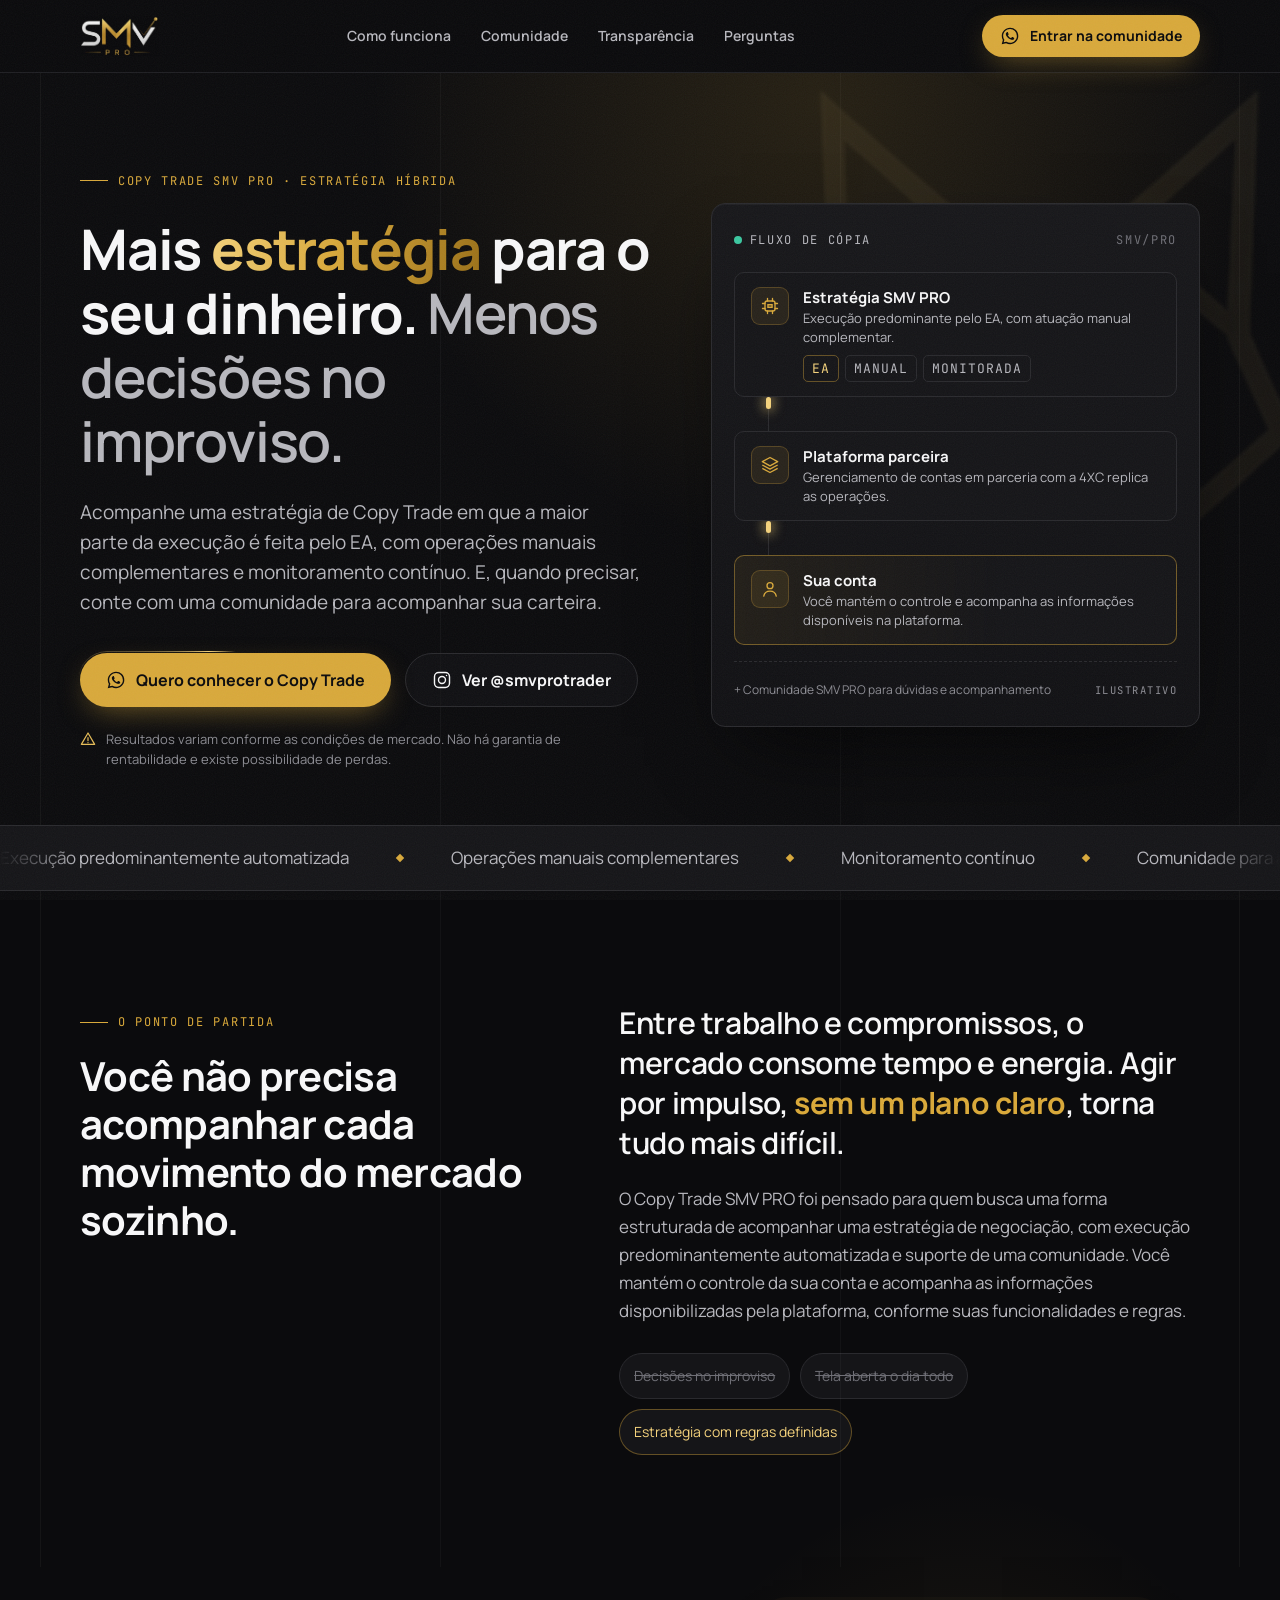
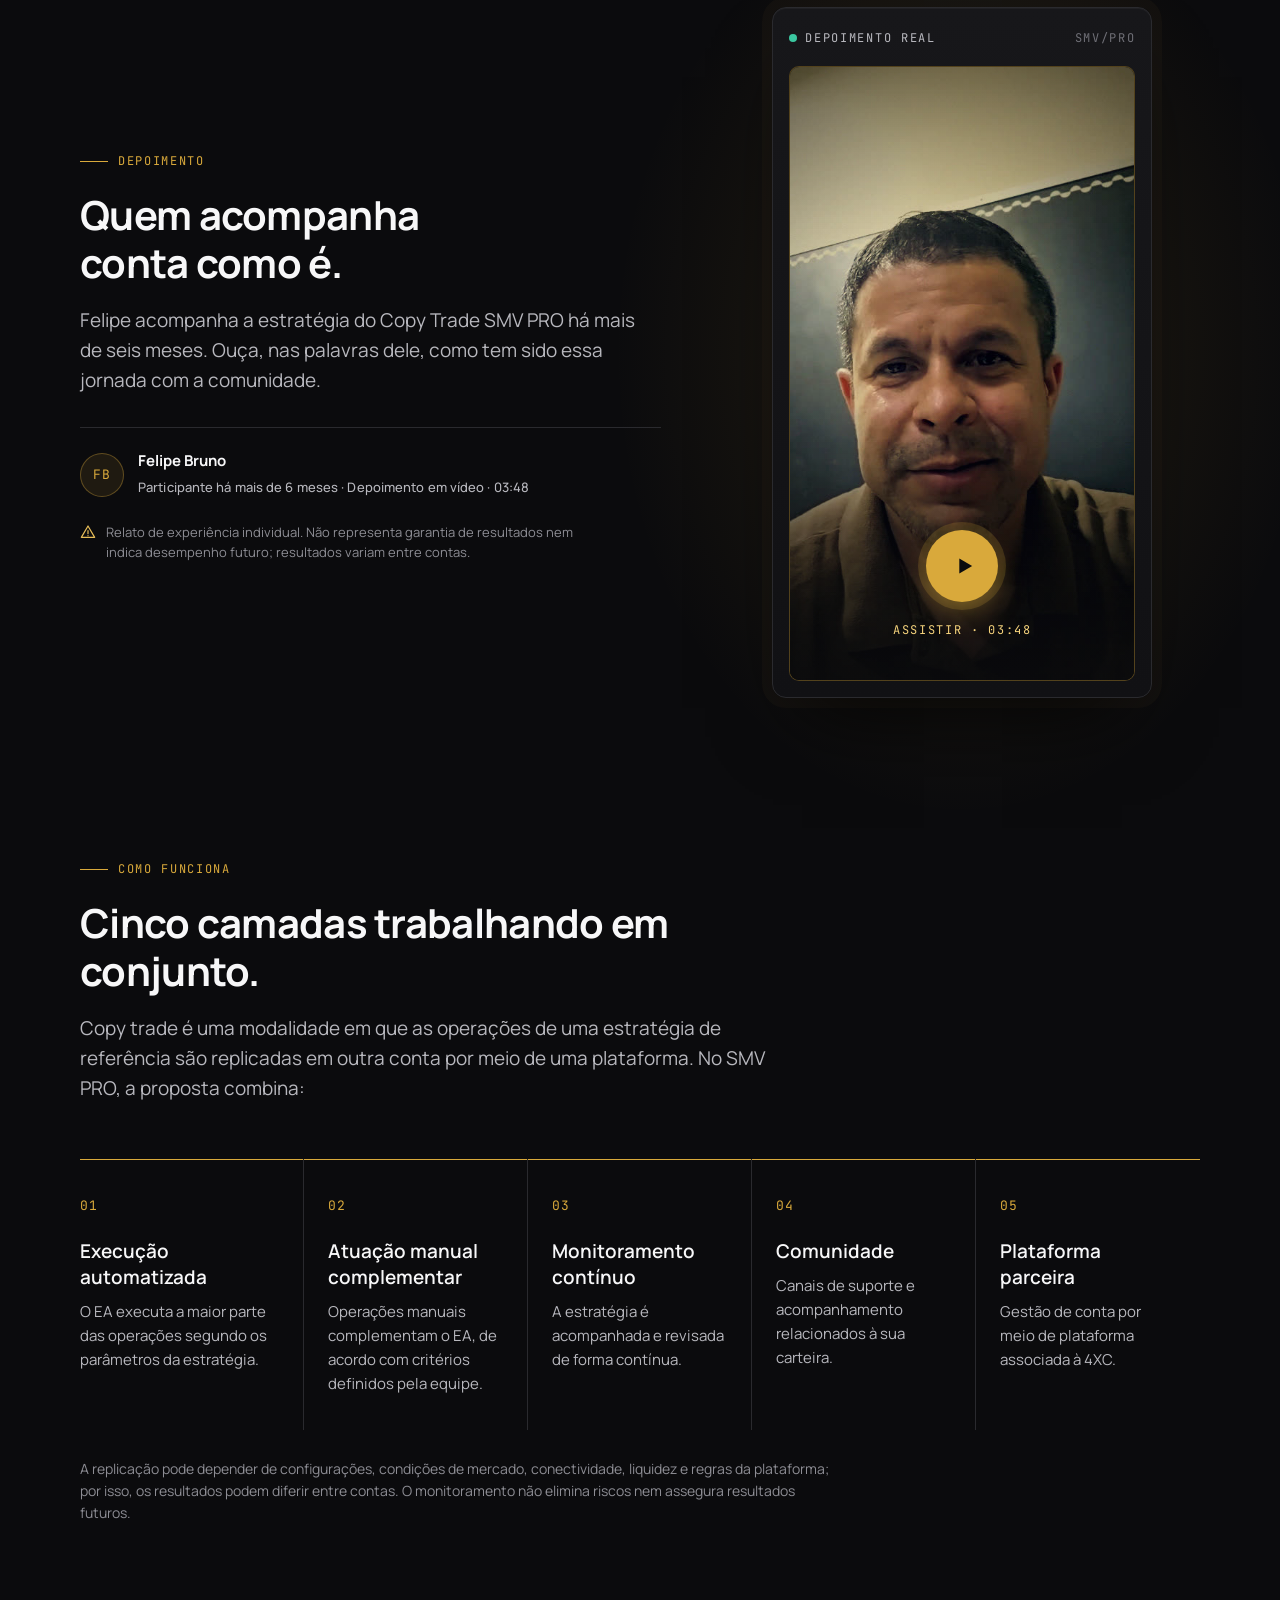
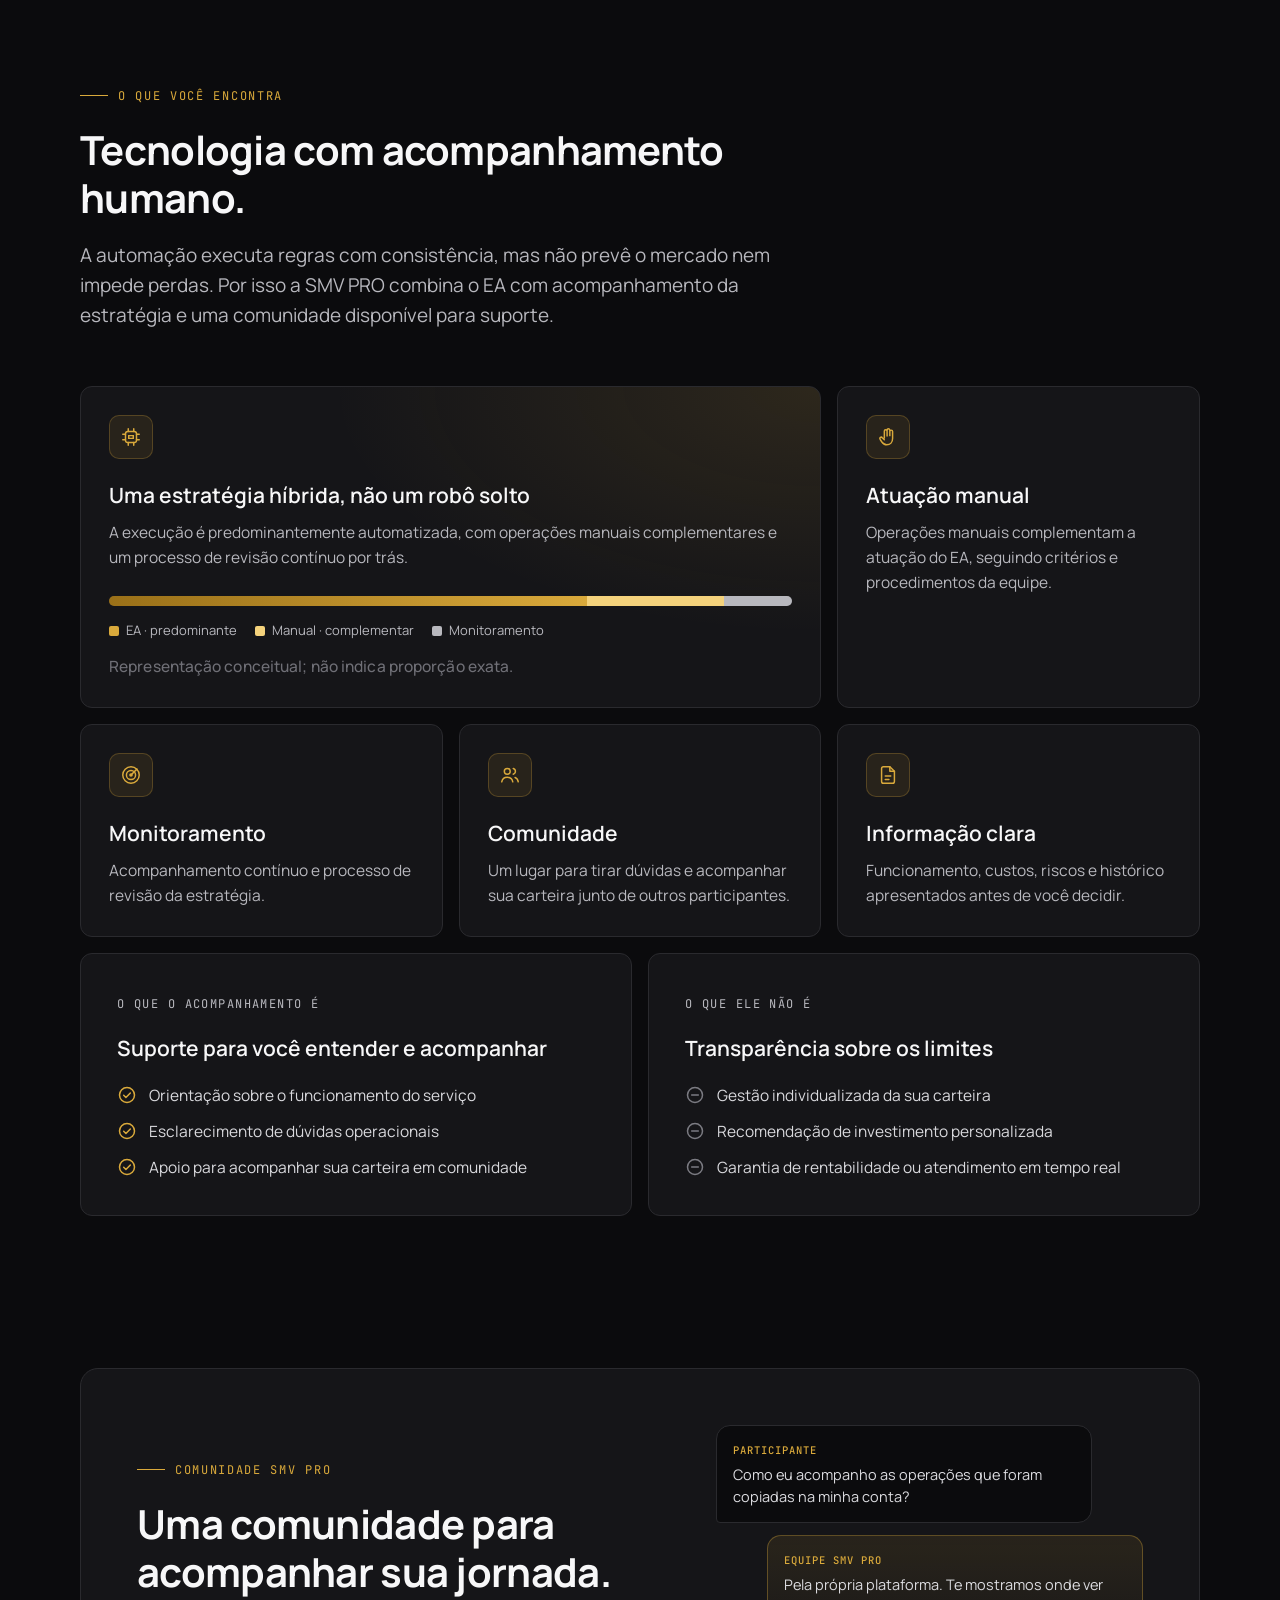
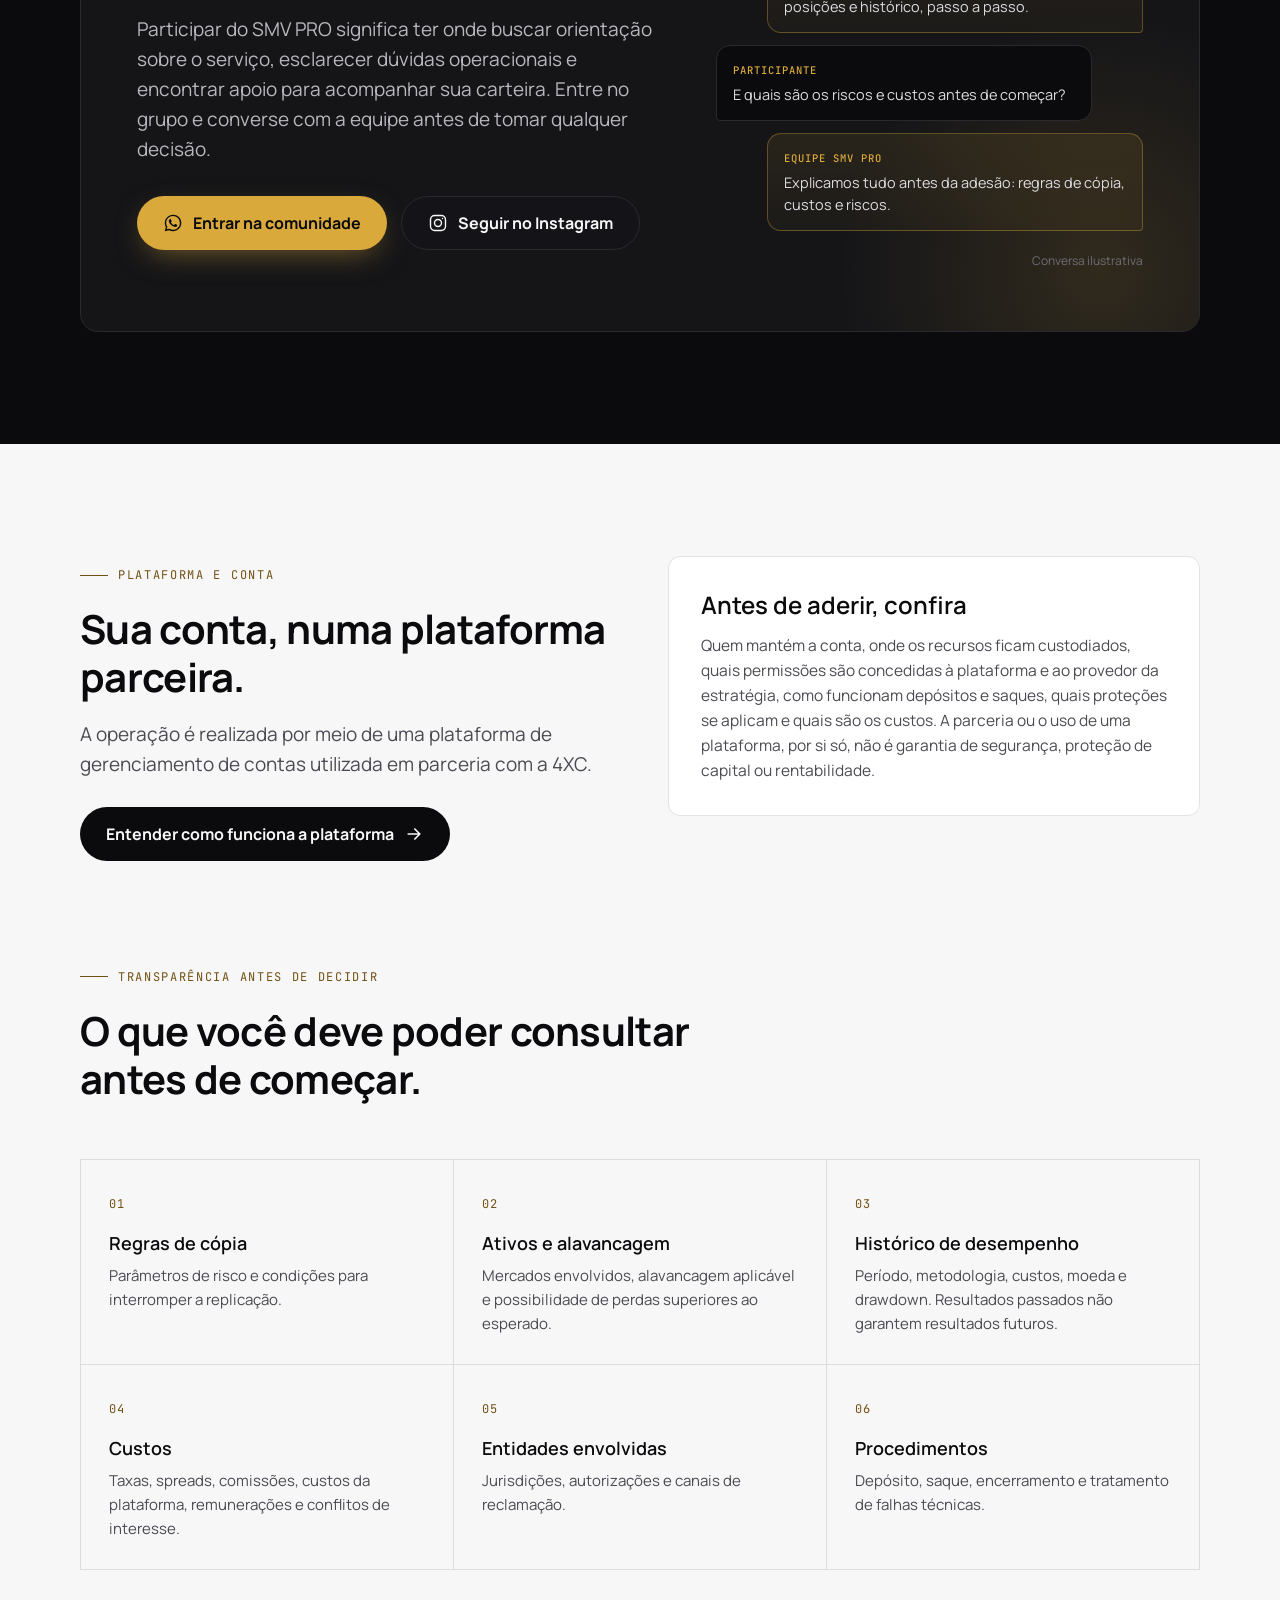
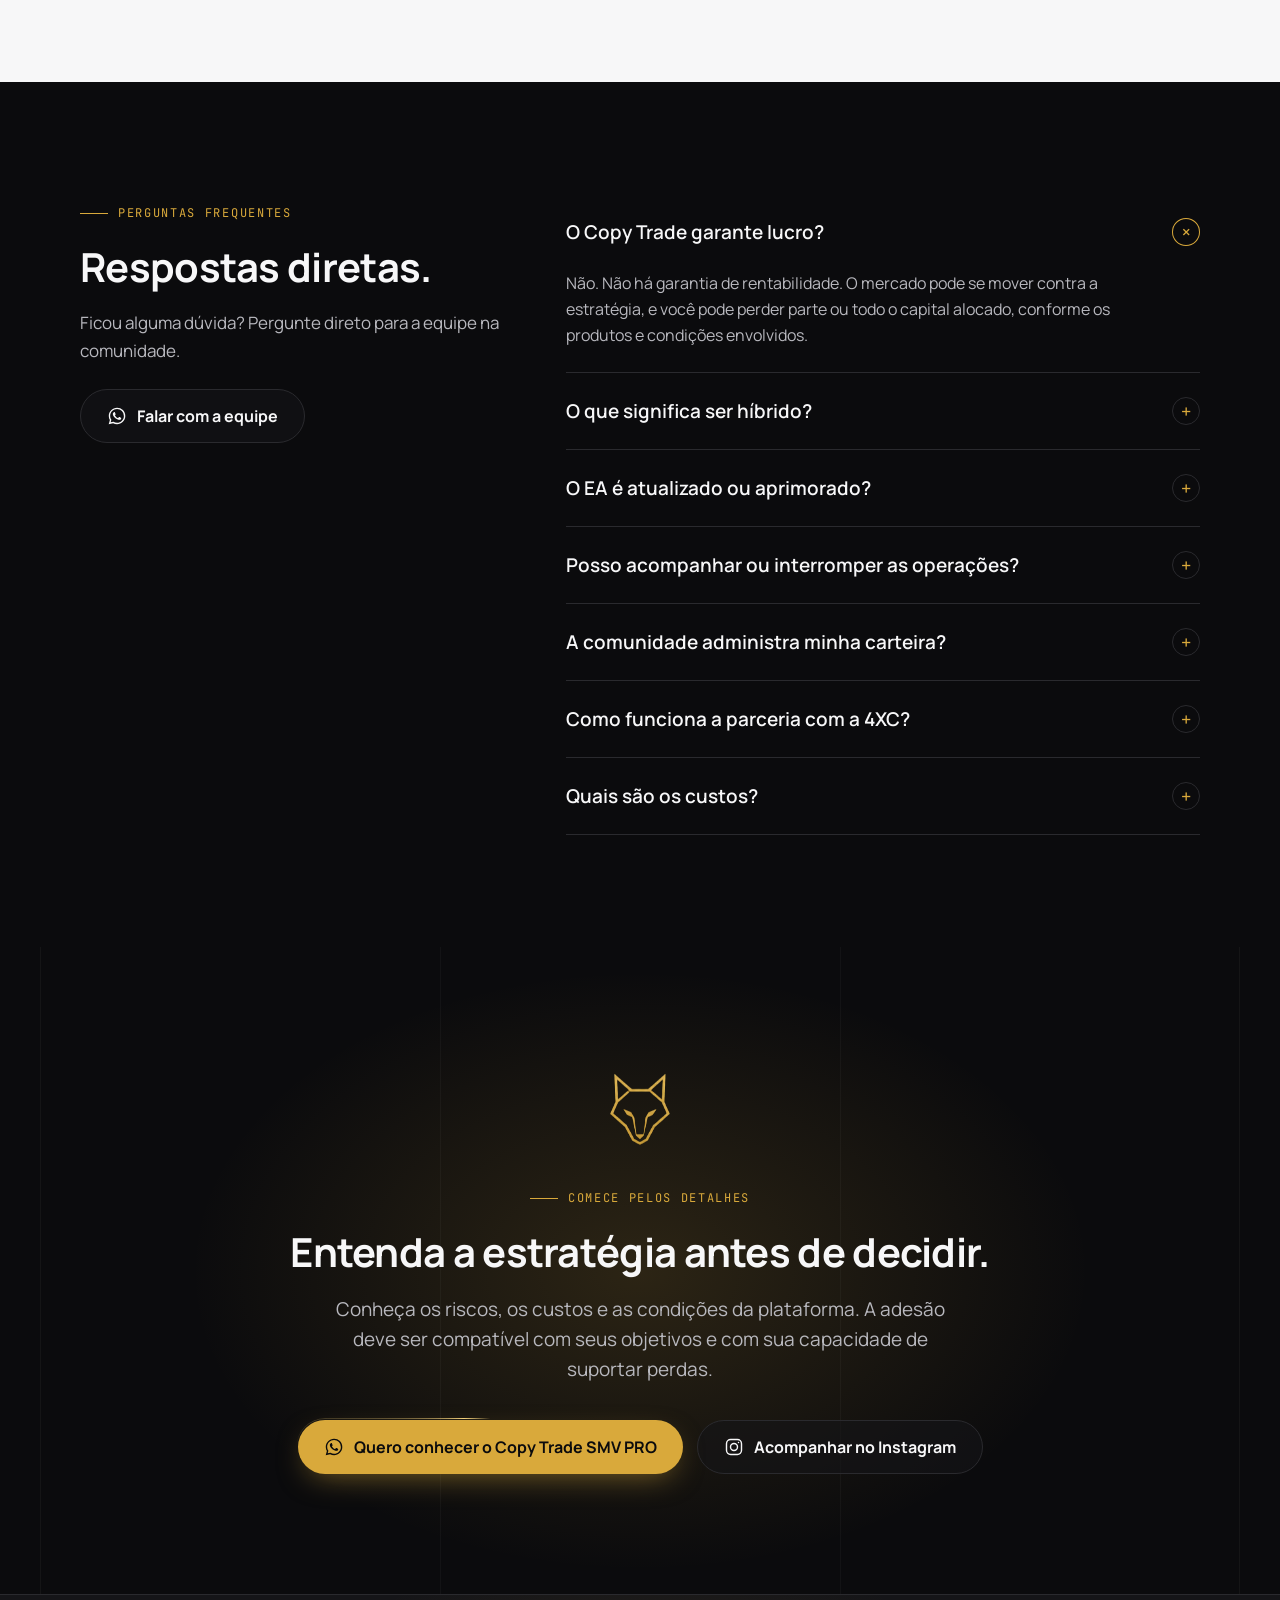
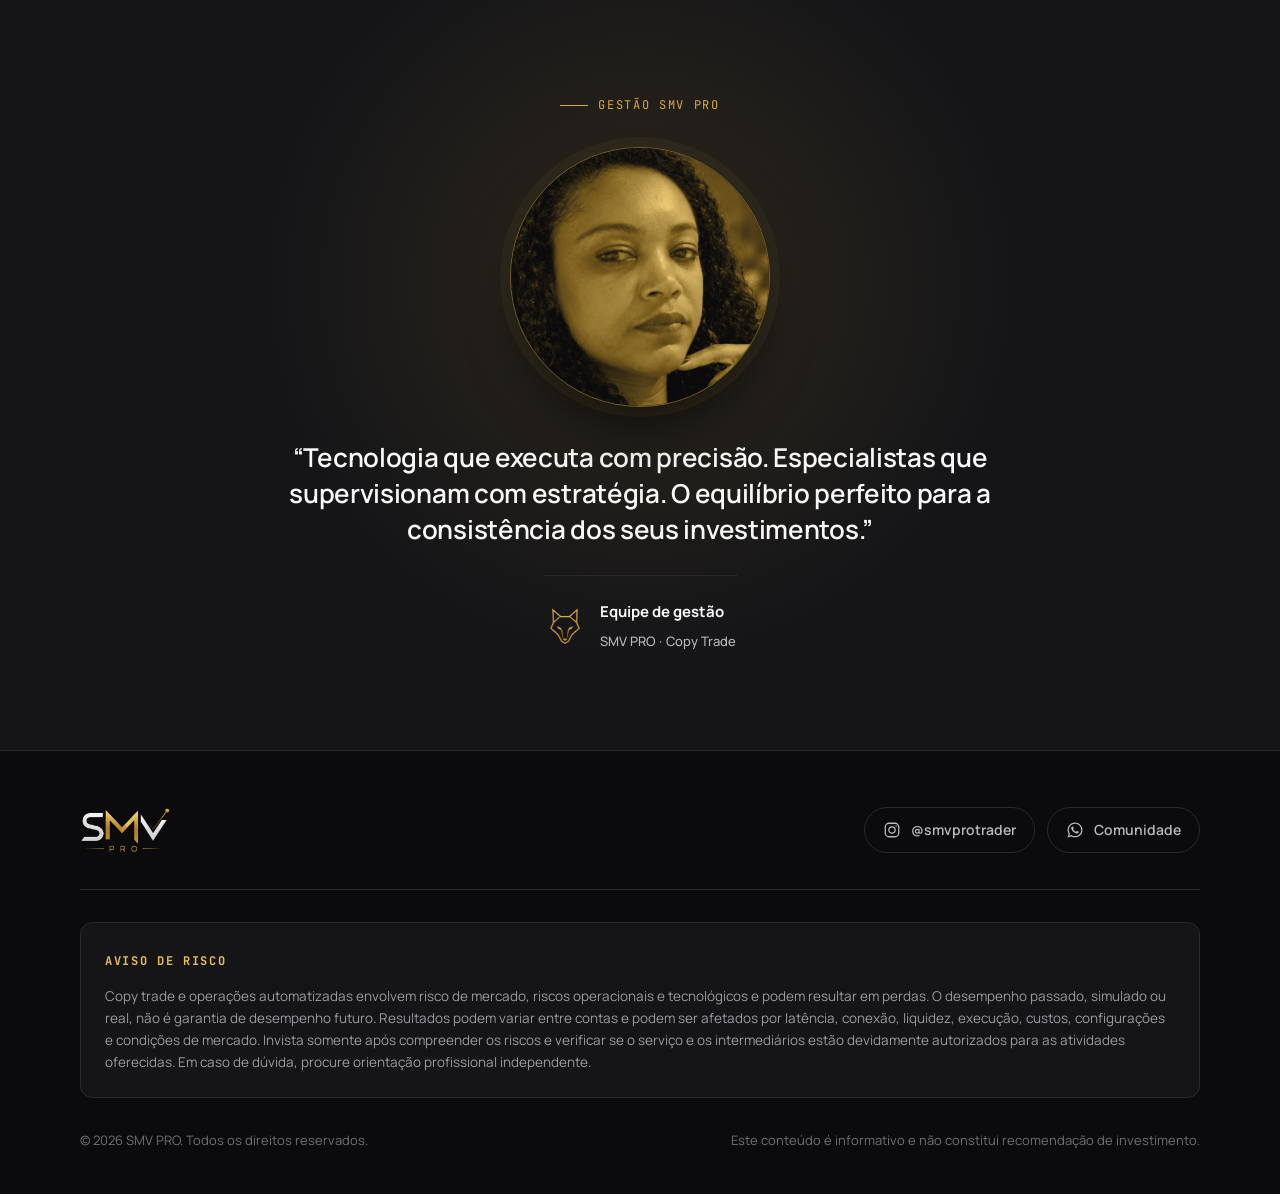
==== index.html @ da18481d "feat: adicionando seção de testimonial no site" ====
<!doctype html>
<html lang="pt-BR">
<head>
<meta charset="utf-8">
<meta name="viewport" content="width=device-width, initial-scale=1">
<title>Copy Trade SMV PRO — Estratégia híbrida com comunidade</title>
<meta name="description" content="Copy Trade SMV PRO: estratégia híbrida com execução predominantemente automatizada pelo EA, operações manuais complementares, monitoramento contínuo e uma comunidade para acompanhar sua carteira.">
<meta name="theme-color" content="#0B0B0D">
<meta property="og:title" content="Copy Trade SMV PRO">
<meta property="og:description" content="Mais estratégia para o seu dinheiro. Menos decisões no improviso.">
<meta property="og:image" content="assets/logo-smv-pro.jpg">
<link rel="icon" href="favicon.ico" sizes="any">
<link rel="apple-touch-icon" href="assets/apple-touch-icon.png">
<link rel="stylesheet" href="css/styles.css">
<link rel="preconnect" href="https://fonts.googleapis.com">
<link rel="preconnect" href="https://fonts.gstatic.com" crossorigin>
<link href="https://fonts.googleapis.com/css2?family=Manrope:wght@400;500;600;700;800&family=JetBrains+Mono:wght@400;500&display=swap" rel="stylesheet">
<!--
  VIBE: "Cofre Noturno"
  Referência: a mesa de operações de um private bank às 23h — luz baixa, metal escovado, silêncio.
  Emoção: Confiança.  Colisão: arte geométrica da raposa (linha dourada) + terminal de mercado (tipografia mono).
  Nunca parecer: projeto cripto, promessa de dinheiro fácil, banco tradicional.
  Assinatura: pulsos dourados percorrendo o fluxo de cópia (Estratégia → Plataforma → Sua conta).
  Curinga: a raposa geométrica aparece em linha fina, como marca d'água que "observa" a página.
-->
</head>
<body>

<!-- SVG sprite -->
<svg width="0" height="0" style="position:absolute" aria-hidden="true">
  <symbol id="i-wa" viewBox="0 0 24 24"><path fill="currentColor" d="M12.04 2C6.58 2 2.13 6.45 2.13 11.91c0 1.75.46 3.45 1.32 4.95L2.05 22l5.25-1.38a9.9 9.9 0 0 0 4.74 1.21h.01c5.46 0 9.91-4.45 9.91-9.91 0-2.65-1.03-5.14-2.9-7.01A9.83 9.83 0 0 0 12.04 2Zm0 18.15h-.01a8.2 8.2 0 0 1-4.19-1.15l-.3-.18-3.11.82.83-3.04-.2-.31a8.2 8.2 0 0 1-1.26-4.38c0-4.54 3.7-8.23 8.24-8.23 2.2 0 4.27.86 5.82 2.42a8.18 8.18 0 0 1 2.41 5.82c0 4.54-3.7 8.23-8.23 8.23Zm4.52-6.16c-.25-.12-1.47-.72-1.69-.81-.23-.08-.39-.12-.56.12-.16.25-.64.81-.79.97-.14.17-.29.19-.54.06-.25-.12-1.05-.39-1.99-1.23-.74-.66-1.23-1.47-1.38-1.72-.14-.25-.02-.38.11-.5.11-.11.25-.29.37-.43.12-.15.17-.25.25-.41.08-.17.04-.31-.02-.43-.06-.13-.56-1.35-.76-1.84-.2-.48-.41-.42-.56-.43h-.48a.92.92 0 0 0-.67.31c-.23.25-.87.85-.87 2.07 0 1.22.89 2.4 1.01 2.56.12.17 1.75 2.67 4.24 3.74.59.26 1.05.41 1.41.52.59.19 1.13.16 1.56.1.48-.07 1.47-.6 1.67-1.18.21-.58.21-1.07.15-1.18-.06-.1-.23-.16-.48-.29Z"/></symbol>
  <symbol id="i-ig" viewBox="0 0 24 24"><g fill="none" stroke="currentColor" stroke-width="1.7"><rect x="3" y="3" width="18" height="18" rx="5"/><circle cx="12" cy="12" r="4.2"/><circle cx="17.4" cy="6.6" r=".9" fill="currentColor" stroke="none"/></g></symbol>
  <symbol id="i-arrow" viewBox="0 0 24 24"><path fill="none" stroke="currentColor" stroke-width="2" stroke-linecap="round" stroke-linejoin="round" d="M5 12h14M13 6l6 6-6 6"/></symbol>
  <symbol id="i-chip" viewBox="0 0 24 24"><g fill="none" stroke="currentColor" stroke-width="1.6" stroke-linecap="round"><rect x="6" y="6" width="12" height="12" rx="2.5"/><path d="M9.5 10.5h5v3h-5zM9 3v3M15 3v3M9 18v3M15 18v3M3 9h3M3 15h3M18 9h3M18 15h3"/></g></symbol>
  <symbol id="i-hand" viewBox="0 0 24 24"><g fill="none" stroke="currentColor" stroke-width="1.6" stroke-linecap="round" stroke-linejoin="round"><path d="M8 13V5.5a1.5 1.5 0 0 1 3 0V11M11 10.5V4.5a1.5 1.5 0 0 1 3 0v6M14 10.5V6a1.5 1.5 0 0 1 3 0v7.5c0 4-2.5 7-6.5 7-2.6 0-4-1.3-5.4-3.3L3.4 14.6a1.5 1.5 0 0 1 2.4-1.8L8 15"/></g></symbol>
  <symbol id="i-radar" viewBox="0 0 24 24"><g fill="none" stroke="currentColor" stroke-width="1.6" stroke-linecap="round"><circle cx="12" cy="12" r="9"/><circle cx="12" cy="12" r="5"/><path d="M12 12 18.4 5.6"/><circle cx="12" cy="12" r="1.2" fill="currentColor"/></g></symbol>
  <symbol id="i-users" viewBox="0 0 24 24"><g fill="none" stroke="currentColor" stroke-width="1.6" stroke-linecap="round"><circle cx="9" cy="8" r="3.2"/><path d="M3 19.5c.6-3.2 3-5 6-5s5.4 1.8 6 5"/><path d="M15.5 4.9a3.2 3.2 0 0 1 0 6.2M17.5 14.7c1.9.6 3.1 2.3 3.5 4.8"/></g></symbol>
  <symbol id="i-layers" viewBox="0 0 24 24"><g fill="none" stroke="currentColor" stroke-width="1.6" stroke-linejoin="round"><path d="M12 3 2.8 8 12 13l9.2-5L12 3Z"/><path d="m2.8 12 9.2 5 9.2-5M2.8 16l9.2 5 9.2-5"/></g></symbol>
  <symbol id="i-doc" viewBox="0 0 24 24"><g fill="none" stroke="currentColor" stroke-width="1.6" stroke-linecap="round" stroke-linejoin="round"><path d="M14 3H7a2 2 0 0 0-2 2v14a2 2 0 0 0 2 2h10a2 2 0 0 0 2-2V8l-5-5Z"/><path d="M14 3v5h5M9 13h6M9 17h4"/></g></symbol>
  <symbol id="i-user" viewBox="0 0 24 24"><g fill="none" stroke="currentColor" stroke-width="1.6" stroke-linecap="round"><circle cx="12" cy="8" r="3.6"/><path d="M4.5 20.5c.8-3.8 3.7-6 7.5-6s6.7 2.2 7.5 6"/></g></symbol>
  <symbol id="i-check" viewBox="0 0 24 24"><g fill="none" stroke="currentColor" stroke-width="1.8" stroke-linecap="round" stroke-linejoin="round"><circle cx="12" cy="12" r="9"/><path d="m8 12.3 2.7 2.7L16 9.6"/></g></symbol>
  <symbol id="i-minus" viewBox="0 0 24 24"><g fill="none" stroke="currentColor" stroke-width="1.8" stroke-linecap="round"><circle cx="12" cy="12" r="9"/><path d="M8 12h8"/></g></symbol>
  <symbol id="i-alert" viewBox="0 0 24 24"><g fill="none" stroke="currentColor" stroke-width="1.8" stroke-linecap="round"><path d="M12 3 2 20h20L12 3Z" stroke-linejoin="round"/><path d="M12 10v4.5M12 17.4v.1"/></g></symbol>
</svg>

<header class="nav">
  <div class="wrap">
    <a class="brand" href="#topo" aria-label="SMV PRO — início"><img src="assets/logo-smv-pro.jpg" alt="SMV PRO" width="120" height="61"></a>
    <ul>
      <li><a href="#como-funciona">Como funciona</a></li>
      <li><a href="#comunidade">Comunidade</a></li>
      <li><a href="#transparencia">Transparência</a></li>
      <li><a href="#faq">Perguntas</a></li>
    </ul>
    <a class="btn btn-gold" href="https://chat.whatsapp.com/Ln5tlXqZ1qGDyKuhTqA6fg?mode=gi_t" target="_blank" rel="noopener" aria-label="Entrar na comunidade no WhatsApp"><svg><use href="#i-wa"/></svg><span>Entrar na comunidade</span></a>
  </div>
</header>

<main id="topo">
<!-- HERO -->
<section class="hero">
  <div class="gridlines"></div>
  <img class="fox-mark" src="assets/fox.png" alt="" aria-hidden="true">
  <div class="wrap hero-grid">
    <div>
      <span class="mono eyebrow rv">Copy Trade SMV PRO · Estratégia híbrida</span>
      <h1 class="rv d1" style="margin-top:22px">Mais <em>estratégia</em> para o seu dinheiro. <span class="dim">Menos decisões no improviso.</span></h1>
      <p class="lead rv d2">Acompanhe uma estratégia de Copy Trade em que a maior parte da execução é feita pelo EA, com operações manuais complementares e monitoramento contínuo. E, quando precisar, conte com uma comunidade para acompanhar sua carteira.</p>
      <div class="cta-row rv d3">
        <a class="btn btn-gold beam" href="https://chat.whatsapp.com/Ln5tlXqZ1qGDyKuhTqA6fg?mode=gi_t" target="_blank" rel="noopener"><svg><use href="#i-wa"/></svg>Quero conhecer o Copy Trade</a>
        <a class="btn btn-ghost" href="https://www.instagram.com/smvprotrader/" target="_blank" rel="noopener"><svg><use href="#i-ig"/></svg>Ver @smvprotrader</a>
      </div>
      <p class="disclaimer-inline rv d4"><svg><use href="#i-alert"/></svg>Resultados variam conforme as condições de mercado. Não há garantia de rentabilidade e existe possibilidade de perdas.</p>
    </div>

    <div class="terminal rv d2" aria-label="Como a cópia das operações acontece">
      <div class="term-head"><span class="mono"><span class="dot"></span>Fluxo de cópia</span><span class="mono" style="color:#6f6f76">SMV/PRO</span></div>
      <div class="flow">
        <div class="node">
          <div class="ic"><svg><use href="#i-chip"/></svg></div>
          <div><b>Estratégia SMV PRO</b><span>Execução predominante pelo EA, com atuação manual complementar.</span>
            <div class="tags"><span class="tag g">EA</span><span class="tag">Manual</span><span class="tag">Monitorada</span></div></div>
        </div>
        <div class="link"><i></i></div>
        <div class="node">
          <div class="ic"><svg><use href="#i-layers"/></svg></div>
          <div><b>Plataforma parceira</b><span>Gerenciamento de contas em parceria com a 4XC replica as operações.</span></div>
        </div>
        <div class="link"><i></i></div>
        <div class="node you">
          <div class="ic"><svg><use href="#i-user"/></svg></div>
          <div><b>Sua conta</b><span>Você mantém o controle e acompanha as informações disponíveis na plataforma.</span></div>
        </div>
      </div>
      <div class="term-foot"><span>+ Comunidade SMV PRO para dúvidas e acompanhamento</span><span class="mono" style="font-size:10.5px">Ilustrativo</span></div>
    </div>
  </div>
</section>

<div class="marquee" aria-hidden="true">
  <div class="track">
    <span>Execução predominantemente automatizada</span><span>Operações manuais complementares</span><span>Monitoramento contínuo</span><span>Comunidade para acompanhar a carteira</span><span>Você no controle da sua conta</span><span>Riscos explicados antes de decidir</span>
    <span>Execução predominantemente automatizada</span><span>Operações manuais complementares</span><span>Monitoramento contínuo</span><span>Comunidade para acompanhar a carteira</span><span>Você no controle da sua conta</span><span>Riscos explicados antes de decidir</span>
  </div>
</div>

<!-- PROBLEM -->
<section class="sec">
  <div class="gridlines"></div>
  <div class="wrap problem">
    <div class="rv">
      <span class="mono eyebrow">O ponto de partida</span>
      <h2 style="margin-top:16px">Você não precisa acompanhar cada movimento do mercado sozinho.</h2>
    </div>
    <div class="rv d1">
      <p class="big">Entre trabalho e compromissos, o mercado consome tempo e energia. Agir por impulso, <span class="gold">sem um plano claro</span>, torna tudo mais difícil.</p>
      <p class="muted" style="margin-top:22px">O Copy Trade SMV PRO foi pensado para quem busca uma forma estruturada de acompanhar uma estratégia de negociação, com execução predominantemente automatizada e suporte de uma comunidade. Você mantém o controle da sua conta e acompanha as informações disponibilizadas pela plataforma, conforme suas funcionalidades e regras.</p>
      <div class="pill-list">
        <span class="pill"><s>Decisões no improviso</s></span>
        <span class="pill"><s>Tela aberta o dia todo</s></span>
        <span class="pill" style="color:var(--champagne);border-color:rgba(217,169,59,.4)">Estratégia com regras definidas</span>
      </div>
    </div>
  </div>
</section>

<!-- TESTIMONIAL -->
<section class="sec" id="depoimento" style="padding-top:40px">
  <div class="wrap testimonial">
    <div class="rv">
      <span class="mono eyebrow">Depoimento</span>
      <h2 style="margin:16px 0 18px">Quem acompanha conta como é.</h2>
      <p class="lead">Felipe acompanha a estratégia do Copy Trade SMV PRO há mais de seis meses. Ouça, nas palavras dele, como tem sido essa jornada com a comunidade.</p>
      <div class="t-meta">
        <span class="t-avatar">FB</span>
        <div><b>Felipe Bruno</b><span class="small muted">Participante há mais de 6 meses · Depoimento em vídeo · 03:48</span></div>
      </div>
      <p class="disclaimer-inline"><svg><use href="#i-alert"/></svg>Relato de experiência individual. Não representa garantia de resultados nem indica desempenho futuro; resultados variam entre contas.</p>
    </div>

    <figure class="t-video rv d1">
      <div class="term-head"><span class="mono"><span class="dot"></span>Depoimento real</span><span class="mono" style="color:#6f6f76">SMV/PRO</span></div>
      <div class="t-frame">
        <video id="t-vid" src="assets/video/depoimento-smv-pro.mp4" poster="assets/video/depoimento-poster.jpg" preload="none" playsinline></video>
        <button class="t-play" type="button" aria-label="Assistir ao depoimento de Felipe Bruno"><span><svg viewBox="0 0 24 24"><path fill="currentColor" d="M8 5.5v13l11-6.5-11-6.5Z"/></svg></span><em class="mono">Assistir · 03:48</em></button>
      </div>
    </figure>
  </div>
</section>

<!-- HOW IT WORKS -->
<section class="sec" id="como-funciona" style="padding-top:40px">
  <div class="wrap">
    <div class="sec-head rv">
      <span class="mono eyebrow">Como funciona</span>
      <h2>Cinco camadas trabalhando em conjunto.</h2>
      <p class="lead">Copy trade é uma modalidade em que as operações de uma estratégia de referência são replicadas em outra conta por meio de uma plataforma. No SMV PRO, a proposta combina:</p>
    </div>
    <div class="steps">
      <div class="step rv"><span class="n">01</span><h3>Execução automatizada</h3><p>O EA executa a maior parte das operações segundo os parâmetros da estratégia.</p></div>
      <div class="step rv d1"><span class="n">02</span><h3>Atuação manual complementar</h3><p>Operações manuais complementam o EA, de acordo com critérios definidos pela equipe.</p></div>
      <div class="step rv d2"><span class="n">03</span><h3>Monitoramento contínuo</h3><p>A estratégia é acompanhada e revisada de forma contínua.</p></div>
      <div class="step rv d3"><span class="n">04</span><h3>Comunidade</h3><p>Canais de suporte e acompanhamento relacionados à sua carteira.</p></div>
      <div class="step rv d4"><span class="n">05</span><h3>Plataforma parceira</h3><p>Gestão de conta por meio de plataforma associada à 4XC.</p></div>
    </div>
    <p class="note rv">A replicação pode depender de configurações, condições de mercado, conectividade, liquidez e regras da plataforma; por isso, os resultados podem diferir entre contas. O monitoramento não elimina riscos nem assegura resultados futuros.</p>
  </div>
</section>

<!-- BENTO -->
<section class="sec" style="padding-top:40px">
  <div class="wrap">
    <div class="sec-head rv">
      <span class="mono eyebrow">O que você encontra</span>
      <h2>Tecnologia com acompanhamento humano.</h2>
      <p class="lead">A automação executa regras com consistência, mas não prevê o mercado nem impede perdas. Por isso a SMV PRO combina o EA com acompanhamento da estratégia e uma comunidade disponível para suporte.</p>
    </div>
    <div class="bento">
      <article class="card c-a rv">
        <div class="ic"><svg><use href="#i-chip"/></svg></div>
        <h3>Uma estratégia híbrida, não um robô solto</h3>
        <p>A execução é predominantemente automatizada, com operações manuais complementares e um processo de revisão contínuo por trás.</p>
        <div class="split-bar" aria-hidden="true"><i class="ea"></i><i class="mn"></i><i class="mo"></i></div>
        <div class="legend"><span><b style="background:var(--gold)"></b>EA · predominante</span><span><b style="background:var(--champagne)"></b>Manual · complementar</span><span><b style="background:var(--steel)"></b>Monitoramento</span></div>
        <p class="small" style="color:#6f6f76;margin-top:10px">Representação conceitual; não indica proporção exata.</p>
      </article>
      <article class="card c-b rv d1">
        <div class="ic"><svg><use href="#i-hand"/></svg></div>
        <h3>Atuação manual</h3>
        <p>Operações manuais complementam a atuação do EA, seguindo critérios e procedimentos da equipe.</p>
      </article>
      <article class="card c-c rv">
        <div class="ic"><svg><use href="#i-radar"/></svg></div>
        <h3>Monitoramento</h3>
        <p>Acompanhamento contínuo e processo de revisão da estratégia.</p>
      </article>
      <article class="card c-d rv d1">
        <div class="ic"><svg><use href="#i-users"/></svg></div>
        <h3>Comunidade</h3>
        <p>Um lugar para tirar dúvidas e acompanhar sua carteira junto de outros participantes.</p>
      </article>
      <article class="card c-e rv d2">
        <div class="ic"><svg><use href="#i-doc"/></svg></div>
        <h3>Informação clara</h3>
        <p>Funcionamento, custos, riscos e histórico apresentados antes de você decidir.</p>
      </article>
    </div>

    <div class="duo" style="margin-top:16px">
      <div class="card rv">
        <span class="label">O que o acompanhamento é</span>
        <h3>Suporte para você entender e acompanhar</h3>
        <ul class="check">
          <li><svg><use href="#i-check"/></svg>Orientação sobre o funcionamento do serviço</li>
          <li><svg><use href="#i-check"/></svg>Esclarecimento de dúvidas operacionais</li>
          <li><svg><use href="#i-check"/></svg>Apoio para acompanhar sua carteira em comunidade</li>
        </ul>
      </div>
      <div class="card rv d1">
        <span class="label">O que ele não é</span>
        <h3>Transparência sobre os limites</h3>
        <ul class="check x">
          <li><svg><use href="#i-minus"/></svg>Gestão individualizada da sua carteira</li>
          <li><svg><use href="#i-minus"/></svg>Recomendação de investimento personalizada</li>
          <li><svg><use href="#i-minus"/></svg>Garantia de rentabilidade ou atendimento em tempo real</li>
        </ul>
      </div>
    </div>
  </div>
</section>

<!-- COMMUNITY -->
<section class="sec" id="comunidade" style="padding-top:40px">
  <div class="wrap">
    <div class="community rv">
      <div style="position:relative">
        <span class="mono eyebrow">Comunidade SMV PRO</span>
        <h2 style="margin:16px 0 18px">Uma comunidade para acompanhar sua jornada.</h2>
        <p class="lead">Participar do SMV PRO significa ter onde buscar orientação sobre o serviço, esclarecer dúvidas operacionais e encontrar apoio para acompanhar sua carteira. Entre no grupo e converse com a equipe antes de tomar qualquer decisão.</p>
        <div class="cta-row" style="margin-top:32px">
          <a class="btn btn-gold" href="https://chat.whatsapp.com/Ln5tlXqZ1qGDyKuhTqA6fg?mode=gi_t" target="_blank" rel="noopener"><svg><use href="#i-wa"/></svg>Entrar na comunidade</a>
          <a class="btn btn-ghost" href="https://www.instagram.com/smvprotrader/" target="_blank" rel="noopener"><svg><use href="#i-ig"/></svg>Seguir no Instagram</a>
        </div>
      </div>
      <div class="chat" aria-hidden="true">
        <div class="bubble"><small>Participante</small>Como eu acompanho as operações que foram copiadas na minha conta?</div>
        <div class="bubble r"><small>Equipe SMV PRO</small>Pela própria plataforma. Te mostramos onde ver posições e histórico, passo a passo.</div>
        <div class="bubble"><small>Participante</small>E quais são os riscos e custos antes de começar?</div>
        <div class="bubble r"><small>Equipe SMV PRO</small>Explicamos tudo antes da adesão: regras de cópia, custos e riscos.</div>
        <p class="chat-cap">Conversa ilustrativa</p>
      </div>
    </div>
  </div>
</section>

<!-- PLATFORM + TRANSPARENCY (light) -->
<section class="light sec" id="transparencia">
  <div class="wrap">
    <div class="platform">
      <div class="rv">
        <span class="mono eyebrow">Plataforma e conta</span>
        <h2 style="margin:16px 0 18px">Sua conta, numa plataforma parceira.</h2>
        <p class="lead">A operação é realizada por meio de uma plataforma de gerenciamento de contas utilizada em parceria com a 4XC.</p>
        <div class="cta-row" style="margin-top:28px">
          <a class="btn btn-dark" href="https://chat.whatsapp.com/Ln5tlXqZ1qGDyKuhTqA6fg?mode=gi_t" target="_blank" rel="noopener">Entender como funciona a plataforma<svg><use href="#i-arrow"/></svg></a>
        </div>
      </div>
      <div class="box rv d1">
        <h3>Antes de aderir, confira</h3>
        <p>Quem mantém a conta, onde os recursos ficam custodiados, quais permissões são concedidas à plataforma e ao provedor da estratégia, como funcionam depósitos e saques, quais proteções se aplicam e quais são os custos. A parceria ou o uso de uma plataforma, por si só, não é garantia de segurança, proteção de capital ou rentabilidade.</p>
      </div>
    </div>

    <div class="sec-head rv">
      <span class="mono eyebrow">Transparência antes de decidir</span>
      <h2>O que você deve poder consultar antes de começar.</h2>
    </div>
    <div class="tgrid">
      <div class="titem rv"><span class="n">01</span><h3>Regras de cópia</h3><p>Parâmetros de risco e condições para interromper a replicação.</p></div>
      <div class="titem rv d1"><span class="n">02</span><h3>Ativos e alavancagem</h3><p>Mercados envolvidos, alavancagem aplicável e possibilidade de perdas superiores ao esperado.</p></div>
      <div class="titem rv d2"><span class="n">03</span><h3>Histórico de desempenho</h3><p>Período, metodologia, custos, moeda e drawdown. Resultados passados não garantem resultados futuros.</p></div>
      <div class="titem rv"><span class="n">04</span><h3>Custos</h3><p>Taxas, spreads, comissões, custos da plataforma, remunerações e conflitos de interesse.</p></div>
      <div class="titem rv d1"><span class="n">05</span><h3>Entidades envolvidas</h3><p>Jurisdições, autorizações e canais de reclamação.</p></div>
      <div class="titem rv d2"><span class="n">06</span><h3>Procedimentos</h3><p>Depósito, saque, encerramento e tratamento de falhas técnicas.</p></div>
    </div>
  </div>
</section>

<!-- FAQ -->
<section class="sec" id="faq">
  <div class="wrap faq-grid">
    <div class="rv">
      <span class="mono eyebrow">Perguntas frequentes</span>
      <h2 style="margin:16px 0 18px">Respostas diretas.</h2>
      <p class="muted">Ficou alguma dúvida? Pergunte direto para a equipe na comunidade.</p>
      <a class="btn btn-ghost" style="margin-top:24px" href="https://chat.whatsapp.com/Ln5tlXqZ1qGDyKuhTqA6fg?mode=gi_t" target="_blank" rel="noopener"><svg><use href="#i-wa"/></svg>Falar com a equipe</a>
    </div>
    <div class="rv d1">
      <details open><summary>O Copy Trade garante lucro?<span class="pm"></span></summary><p>Não. Não há garantia de rentabilidade. O mercado pode se mover contra a estratégia, e você pode perder parte ou todo o capital alocado, conforme os produtos e condições envolvidos.</p></details>
      <details><summary>O que significa ser híbrido?<span class="pm"></span></summary><p>Significa que a maior parte das operações é executada pelo EA e que operações manuais atuam de forma complementar, segundo critérios definidos pela equipe. Os detalhes de proporção, critérios de intervenção e contingência são apresentados pela equipe SMV PRO.</p></details>
      <details><summary>O EA é atualizado ou aprimorado?<span class="pm"></span></summary><p>A estratégia é monitorada e pode ser revisada. Mudanças não garantem melhor desempenho.</p></details>
      <details><summary>Posso acompanhar ou interromper as operações?<span class="pm"></span></summary><p>Isso depende dos recursos e regras da plataforma. A equipe mostra na comunidade como consultar posições, pausar a cópia, encerrar operações e sacar recursos, além de eventuais prazos e limitações.</p></details>
      <details><summary>A comunidade administra minha carteira?<span class="pm"></span></summary><p>Não. A comunidade oferece acompanhamento e suporte conforme o escopo do serviço. Ela não é gestão individual nem aconselhamento personalizado.</p></details>
      <details><summary>Como funciona a parceria com a 4XC?<span class="pm"></span></summary><p>A operação é feita por meio de uma plataforma de gerenciamento de contas utilizada em parceria com a 4XC. Consulte os termos oficiais da plataforma e da corretora antes de aderir, e fale com a equipe para entender o papel de cada entidade.</p></details>
      <details><summary>Quais são os custos?<span class="pm"></span></summary><p>Todos os custos aplicáveis (remuneração do serviço, spread, comissão, swap, conversão cambial e custos da plataforma, se houver) são apresentados pela equipe antes da adesão. Peça os detalhes na comunidade.</p></details>
    </div>
  </div>
</section>

<!-- FINAL CTA -->
<section class="final">
  <div class="gridlines"></div>
  <div class="wrap">
    <img class="fox rv" src="assets/fox.png" width="84" height="84" alt="" aria-hidden="true">
    <span class="mono eyebrow rv" style="position:relative">Comece pelos detalhes</span>
    <h2 class="rv d1" style="margin-top:16px">Entenda a estratégia antes de decidir.</h2>
    <p class="lead rv d2">Conheça os riscos, os custos e as condições da plataforma. A adesão deve ser compatível com seus objetivos e com sua capacidade de suportar perdas.</p>
    <div class="cta-row rv d3">
      <a class="btn btn-gold beam" href="https://chat.whatsapp.com/Ln5tlXqZ1qGDyKuhTqA6fg?mode=gi_t" target="_blank" rel="noopener"><svg><use href="#i-wa"/></svg>Quero conhecer o Copy Trade SMV PRO</a>
      <a class="btn btn-ghost" href="https://www.instagram.com/smvprotrader/" target="_blank" rel="noopener"><svg><use href="#i-ig"/></svg>Acompanhar no Instagram</a>
    </div>
  </div>
</section>
</main>

<!-- MANAGEMENT BAND -->
<section class="mgmt" aria-label="Gestão SMV PRO">
  <div class="wrap">
    <span class="mono eyebrow rv">Gestão SMV PRO</span>
    <figure class="rv d1"><img src="assets/gestao.jpg" alt="Integrante da gestão SMV PRO" width="640" height="640"></figure>
    <blockquote class="rv d2">“Tecnologia que executa com precisão. Especialistas que supervisionam com estratégia. O equilíbrio perfeito para a consistência dos seus investimentos.”</blockquote>
    <div class="sig rv d3">
      <img src="assets/fox.png" alt="" aria-hidden="true">
      <div><b style="display:block;font-size:15px">Equipe de gestão</b><span class="small muted">SMV PRO · Copy Trade</span></div>
    </div>
  </div>
</section>

<footer>
  <div class="wrap">
    <div class="f-top">
      <a class="brand" href="#topo"><img src="assets/logo-smv-pro.jpg" alt="SMV PRO" width="90" height="46"></a>
      <div class="socials">
        <a href="https://www.instagram.com/smvprotrader/" target="_blank" rel="noopener"><svg><use href="#i-ig"/></svg>@smvprotrader</a>
        <a href="https://chat.whatsapp.com/Ln5tlXqZ1qGDyKuhTqA6fg?mode=gi_t" target="_blank" rel="noopener"><svg><use href="#i-wa"/></svg>Comunidade</a>
      </div>
    </div>
    <div class="risk">
      <h4>Aviso de risco</h4>
      <p>Copy trade e operações automatizadas envolvem risco de mercado, riscos operacionais e tecnológicos e podem resultar em perdas. O desempenho passado, simulado ou real, não é garantia de desempenho futuro. Resultados podem variar entre contas e podem ser afetados por latência, conexão, liquidez, execução, custos, configurações e condições de mercado. Invista somente após compreender os riscos e verificar se o serviço e os intermediários estão devidamente autorizados para as atividades oferecidas. Em caso de dúvida, procure orientação profissional independente.</p>
    </div>
    <div class="f-bot"><span>© <span id="y">2026</span> SMV PRO. Todos os direitos reservados.</span><span>Este conteúdo é informativo e não constitui recomendação de investimento.</span></div>
  </div>
</footer>

<a class="float-wa" href="https://chat.whatsapp.com/Ln5tlXqZ1qGDyKuhTqA6fg?mode=gi_t" target="_blank" rel="noopener" aria-label="Entrar na comunidade no WhatsApp"><svg><use href="#i-wa"/></svg></a>

<script src="js/app.js" defer></script>
</body>
</html>
---- css/styles.css ----
:root{
  --gold:#D9A93B; --champagne:#F4D27C; --gold-300:#E7BD58; --gold-600:#9A7018; --gold-700:#725114;
  --onyx:#0B0B0D; --carbon:#151518; --graphite:#2A2A2E; --steel:#B8B8BE; --porcelain:#F7F7F8;
  --teal:#3BC7A0; --error:#D95B55;
  --r:12px; --t:220ms cubic-bezier(.2,.7,.2,1);
  --wrap:1200px; --gut:clamp(16px,4vw,40px);
  --mono:"JetBrains Mono", ui-monospace, monospace;
}
*{box-sizing:border-box;margin:0;padding:0}
html{scroll-behavior:smooth;overflow-x:hidden}
body{background:var(--onyx);color:var(--porcelain);font-family:Manrope,Inter,Arial,sans-serif;font-size:17px;line-height:28px;-webkit-font-smoothing:antialiased;overflow-x:hidden}
img{max-width:100%;display:block}
a{color:inherit;text-decoration:none}
.wrap{max-width:var(--wrap);margin:0 auto;padding:0 var(--gut)}
.mono{font-family:var(--mono);font-size:12px;letter-spacing:.14em;text-transform:uppercase}
.eyebrow{color:var(--gold);display:inline-flex;align-items:center;gap:10px}
.eyebrow::before{content:"";width:28px;height:1px;background:var(--gold)}
h1{font-size:56px;line-height:64px;font-weight:700;letter-spacing:-1.2px}
h2{font-size:40px;line-height:48px;font-weight:700;letter-spacing:-.7px}
h3{font-size:24px;line-height:32px;font-weight:600}
p.lead{color:var(--steel);font-size:19px;line-height:30px}
.muted{color:var(--steel)}
.gold{color:var(--gold)}
small,.small{font-size:13px;line-height:20px;font-weight:500;letter-spacing:.1px}

/* grain + grid lines */
body::before{content:"";position:fixed;inset:0;pointer-events:none;z-index:100;opacity:.05;
  background-image:url("data:image/svg+xml,%3Csvg xmlns='http://www.w3.org/2000/svg' width='160' height='160'%3E%3Cfilter id='n'%3E%3CfeTurbulence type='fractalNoise' baseFrequency='.9' numOctaves='2' stitchTiles='stitch'/%3E%3C/filter%3E%3Crect width='100%25' height='100%25' filter='url(%23n)'/%3E%3C/svg%3E")}
.gridlines{position:absolute;inset:0;pointer-events:none;max-width:var(--wrap);margin:0 auto;left:0;right:0;
  border-left:1px solid rgba(255,255,255,.04);border-right:1px solid rgba(255,255,255,.04)}
.gridlines::before,.gridlines::after{content:"";position:absolute;top:0;bottom:0;width:1px;background:rgba(255,255,255,.035)}
.gridlines::before{left:33.33%}.gridlines::after{left:66.66%}

/* buttons */
.btn{display:inline-flex;align-items:center;justify-content:center;gap:10px;height:54px;padding:0 26px;border-radius:999px;font-weight:700;font-size:16px;transition:transform var(--t),background var(--t),border-color var(--t),box-shadow var(--t);white-space:nowrap}
.btn svg{width:20px;height:20px;flex:none}
.btn-gold{background:var(--gold);color:var(--onyx);box-shadow:0 0 0 0 rgba(217,169,59,.0),0 10px 30px -10px rgba(217,169,59,.55)}
.btn-gold:hover{background:var(--champagne);transform:translateY(-2px)}
.btn-ghost{border:1px solid var(--graphite);color:var(--porcelain);background:rgba(21,21,24,.6)}
.btn-ghost:hover{border-color:var(--gold);color:var(--champagne)}
.btn:focus-visible,a:focus-visible,summary:focus-visible{outline:2px solid var(--champagne);outline-offset:3px}
/* beam on primary */
.beam{position:relative;isolation:isolate}
.beam::after{content:"";position:absolute;inset:-2px;border-radius:inherit;padding:1px;z-index:-1;
  background:conic-gradient(from var(--a,0deg),transparent 0 75%,var(--champagne) 88%,transparent 100%);
  -webkit-mask:linear-gradient(#000 0 0) content-box,linear-gradient(#000 0 0);-webkit-mask-composite:xor;mask-composite:exclude;
  animation:spin 4s linear infinite}
@property --a{syntax:"<angle>";inherits:false;initial-value:0deg}
@keyframes spin{to{--a:360deg}}

/* nav */
.nav{position:sticky;top:0;z-index:50;background:rgba(11,11,13,.78);backdrop-filter:blur(14px);-webkit-backdrop-filter:blur(14px);border-bottom:1px solid rgba(42,42,46,.7)}
.nav .wrap{display:flex;align-items:center;justify-content:space-between;height:72px;gap:20px}
.brand{display:flex;align-items:center;gap:12px}
.brand img{height:40px;width:auto;mix-blend-mode:lighten}
.nav ul{display:flex;gap:30px;list-style:none;font-size:14px;font-weight:600;color:var(--steel)}
.nav ul a{transition:color var(--t)}
.nav ul a:hover{color:var(--porcelain)}
.nav .btn{height:42px;padding:0 18px;font-size:14px}

/* hero */
.hero{position:relative;padding:88px 0 56px;overflow:hidden}
.hero .fox-mark{position:absolute;right:-120px;top:-40px;width:720px;opacity:.07;mix-blend-mode:lighten;pointer-events:none;filter:saturate(.8)}
.hero::after{content:"";position:absolute;width:900px;height:900px;left:50%;top:-420px;transform:translateX(-30%);
  background:radial-gradient(closest-side,rgba(217,169,59,.13),transparent);pointer-events:none}
.hero-grid{position:relative;z-index:2;display:grid;grid-template-columns:1.08fr .92fr;gap:56px;align-items:center}
.hero h1 em{font-style:normal;background:linear-gradient(100deg,var(--champagne),var(--gold) 45%,var(--gold-600));-webkit-background-clip:text;background-clip:text;color:transparent}
.hero h1 .dim{color:var(--steel);font-weight:600}
.hero .lead{margin:24px 0 36px;max-width:560px}
.cta-row{display:flex;gap:14px;flex-wrap:wrap}
.disclaimer-inline{margin-top:22px;color:#8d8d94;font-size:13px;line-height:20px;max-width:520px;display:flex;gap:10px}
.disclaimer-inline svg{flex:none;width:16px;height:16px;margin-top:2px;color:var(--gold-300)}

/* copy-flow terminal */
.terminal{background:linear-gradient(180deg,#17171a,#111114);border:1px solid var(--graphite);border-radius:14px;padding:22px;position:relative;box-shadow:0 40px 80px -30px rgba(0,0,0,.8),inset 0 1px 0 rgba(255,255,255,.04)}
.term-head{display:flex;justify-content:space-between;align-items:center;margin-bottom:18px;color:var(--steel)}
.dot{width:8px;height:8px;border-radius:50%;background:var(--teal);box-shadow:0 0 0 0 rgba(59,199,160,.6);animation:ping 2.4s infinite;display:inline-block;margin-right:8px;vertical-align:middle}
@keyframes ping{70%{box-shadow:0 0 0 8px rgba(59,199,160,0)}100%{box-shadow:0 0 0 0 rgba(59,199,160,0)}}
.flow{display:grid;gap:0}
.node{display:flex;gap:14px;align-items:flex-start;background:var(--carbon);border:1px solid var(--graphite);border-radius:10px;padding:14px 16px;position:relative;z-index:1}
.node .ic{width:38px;height:38px;border-radius:9px;display:grid;place-items:center;flex:none;background:rgba(217,169,59,.1);color:var(--gold);border:1px solid rgba(217,169,59,.25)}
.node .ic svg{width:20px;height:20px}
.node b{display:block;font-size:15px;line-height:22px}
.node span{display:block;font-size:13px;line-height:19px;color:var(--steel)}
.node .tags{display:flex;gap:6px;flex-wrap:wrap;margin-top:8px}
.tag{font-family:var(--mono);font-size:10.5px;letter-spacing:.08em;text-transform:uppercase;padding:3px 8px;border-radius:5px;border:1px solid var(--graphite);color:var(--steel)}
.tag.g{border-color:rgba(217,169,59,.4);color:var(--champagne)}
.link{height:34px;position:relative;margin-left:34px;width:1px;background:linear-gradient(var(--graphite),var(--graphite))}
.link i{position:absolute;left:-2px;top:0;width:5px;height:12px;border-radius:3px;background:var(--champagne);box-shadow:0 0 12px 2px rgba(244,210,124,.6);animation:travel 2.2s cubic-bezier(.5,0,.5,1) infinite}
.link:nth-of-type(4) i{animation-delay:1.1s}
@keyframes travel{0%{top:-6px;opacity:0}20%{opacity:1}80%{opacity:1}100%{top:30px;opacity:0}}
.node.you{border-color:rgba(217,169,59,.45);background:linear-gradient(90deg,rgba(217,169,59,.08),var(--carbon) 60%)}
.term-foot{margin-top:16px;padding-top:14px;border-top:1px dashed var(--graphite);display:flex;justify-content:space-between;gap:10px;color:#8d8d94;font-size:12px}

/* marquee */
.marquee{border-top:1px solid var(--graphite);border-bottom:1px solid var(--graphite);background:var(--carbon);overflow:hidden;position:relative}
.marquee::before,.marquee::after{content:"";position:absolute;top:0;bottom:0;width:80px;z-index:2}
.marquee::before{left:0;background:linear-gradient(90deg,var(--carbon),transparent)}
.marquee::after{right:0;background:linear-gradient(-90deg,var(--carbon),transparent)}
.track{display:flex;gap:48px;padding:18px 0;width:max-content;animation:marq 40s linear infinite;color:var(--steel)}
.track span{display:flex;align-items:center;gap:48px;white-space:nowrap}
.track span::after{content:"";width:6px;height:6px;transform:rotate(45deg);background:var(--gold)}
@keyframes marq{to{transform:translateX(-50%)}}

/* sections */
section{position:relative}
.sec{padding:112px 0}
.sec-head{max-width:720px;margin-bottom:56px}
.sec-head h2{margin:16px 0 18px}

/* problem */
.problem{display:grid;grid-template-columns:.9fr 1.1fr;gap:64px;align-items:start}
.problem .big{font-size:30px;line-height:40px;font-weight:600;letter-spacing:-.4px}
.problem .big .gold{font-weight:700}
.problem p+p{margin-top:18px}
.pill-list{display:flex;flex-wrap:wrap;gap:10px;margin-top:28px}
.pill{padding:8px 14px;border:1px solid var(--graphite);border-radius:999px;font-size:14px;color:var(--steel);background:var(--carbon)}
.pill s{color:#6f6f76}

/* testimonial */
.testimonial{display:grid;grid-template-columns:1.1fr .9fr;gap:64px;align-items:center}
.testimonial h2{text-wrap:balance}
.t-meta{display:flex;align-items:center;gap:14px;margin-top:32px;padding-top:22px;border-top:1px solid var(--graphite)}
.t-meta b{display:block;font-size:15px;line-height:22px}
.t-avatar{width:44px;height:44px;border-radius:50%;display:grid;place-items:center;flex:none;background:rgba(217,169,59,.1);border:1px solid rgba(217,169,59,.35);color:var(--gold);font-family:var(--mono);font-size:13px;letter-spacing:.06em}
.t-video{justify-self:center;width:100%;max-width:380px;background:linear-gradient(180deg,#17171a,#111114);border:1px solid var(--graphite);border-radius:14px;padding:16px;position:relative;box-shadow:0 40px 80px -30px rgba(0,0,0,.8),0 0 0 10px rgba(217,169,59,.03),inset 0 1px 0 rgba(255,255,255,.04)}
.t-video::before{content:"";position:absolute;inset:-120px -160px;z-index:-1;background:radial-gradient(closest-side,rgba(217,169,59,.12),transparent);pointer-events:none}
.t-video .term-head{margin-bottom:14px}
.t-frame{position:relative;aspect-ratio:478/850;border-radius:10px;overflow:hidden;border:1px solid rgba(217,169,59,.35);background:var(--onyx)}
.t-frame video{width:100%;height:100%;object-fit:cover;display:block}
.t-frame::after{content:"";position:absolute;inset:0;pointer-events:none;transition:opacity var(--t);
  background:linear-gradient(180deg,rgba(11,11,13,.15),transparent 30%,transparent 55%,rgba(11,11,13,.85)),radial-gradient(120% 80% at 50% 0%,rgba(217,169,59,.12),transparent 60%)}
.t-frame.playing::after{opacity:0}
.t-play{position:absolute;inset:0;z-index:2;display:flex;flex-direction:column;align-items:center;justify-content:flex-end;gap:14px;padding-bottom:36px;background:none;border:0;cursor:pointer;color:var(--porcelain);font:inherit}
.t-play span{width:72px;height:72px;border-radius:50%;display:grid;place-items:center;background:var(--gold);color:var(--onyx);box-shadow:0 0 0 8px rgba(217,169,59,.18),0 12px 30px -8px rgba(217,169,59,.6);transition:transform var(--t),background var(--t)}
.t-play span svg{width:28px;height:28px;margin-left:3px}
.t-play:hover span{transform:scale(1.06);background:var(--champagne)}
.t-play em{font-style:normal;color:var(--champagne)}
.t-play:focus-visible{outline:2px solid var(--champagne);outline-offset:-4px;border-radius:10px}
.t-frame.playing .t-play{display:none}

/* steps */
.steps{display:grid;grid-template-columns:repeat(5,1fr);border-top:1px solid var(--graphite)}
.step{padding:30px 24px 34px 0;border-right:1px solid var(--graphite);position:relative;transition:background var(--t)}
.step:not(:first-child){padding-left:24px}
.step:last-child{border-right:0}
.step::before{content:"";position:absolute;top:-1px;left:0;height:1px;width:0;background:var(--gold);transition:width 600ms ease}
.step.in::before{width:100%}
.step .n{font-family:var(--mono);color:var(--gold);font-size:13px;letter-spacing:.1em}
.step h3{font-size:19px;line-height:26px;margin:18px 0 10px}
.step p{font-size:15px;line-height:24px;color:var(--steel)}
.note{margin-top:28px;color:#8d8d94;font-size:14px;line-height:22px;max-width:760px}

/* bento */
.bento{display:grid;grid-template-columns:repeat(6,1fr);gap:16px}
.card{background:var(--carbon);border:1px solid var(--graphite);border-radius:var(--r);padding:28px;position:relative;overflow:hidden;transition:transform var(--t),border-color var(--t)}
.card:hover{transform:translateY(-3px);border-color:#3d3d43}
.card .ic{width:44px;height:44px;border-radius:10px;display:grid;place-items:center;background:rgba(217,169,59,.1);border:1px solid rgba(217,169,59,.25);color:var(--gold);margin-bottom:22px}
.card .ic svg{width:22px;height:22px}
.card h3{font-size:21px;line-height:29px;margin-bottom:10px}
.card p{color:var(--steel);font-size:15.5px;line-height:25px}
.c-a{grid-column:span 4}.c-b{grid-column:span 2}.c-c{grid-column:span 2}.c-d{grid-column:span 2}.c-e{grid-column:span 2}
.c-a{background:radial-gradient(120% 140% at 100% 0%,rgba(217,169,59,.12),transparent 55%),var(--carbon)}
.split-bar{display:flex;height:10px;border-radius:999px;overflow:hidden;margin:26px 0 10px;background:var(--graphite)}
.split-bar i{display:block}
.split-bar .ea{flex:7;background:linear-gradient(90deg,var(--gold-600),var(--gold))}
.split-bar .mn{flex:2;background:var(--champagne)}
.split-bar .mo{flex:1;background:var(--steel)}
.legend{display:flex;gap:18px;flex-wrap:wrap;font-size:13px;color:var(--steel)}
.legend b{display:inline-block;width:10px;height:10px;border-radius:2px;margin-right:7px;vertical-align:-1px}

/* tech + human */
.duo{display:grid;grid-template-columns:1fr 1fr;gap:16px}
.duo .card{padding:36px}
.duo .label{font-family:var(--mono);font-size:12px;letter-spacing:.12em;text-transform:uppercase;color:var(--steel);margin-bottom:16px;display:block}
.check{list-style:none;display:grid;gap:12px;margin-top:20px}
.check li{display:flex;gap:12px;font-size:15.5px;line-height:24px;color:#d9d9dd}
.check li svg{flex:none;width:20px;height:20px;color:var(--gold);margin-top:2px}
.check.x li svg{color:#7b7b82}

/* community */
.community{display:grid;grid-template-columns:1.1fr .9fr;gap:56px;align-items:center;background:var(--carbon);border:1px solid var(--graphite);border-radius:18px;padding:56px;position:relative;overflow:hidden}
.community::before{content:"";position:absolute;right:-160px;bottom:-200px;width:520px;height:520px;background:radial-gradient(closest-side,rgba(217,169,59,.14),transparent)}
.chat{display:grid;gap:12px;position:relative}
.bubble{background:var(--onyx);border:1px solid var(--graphite);border-radius:14px 14px 14px 4px;padding:14px 16px;font-size:14.5px;line-height:22px;max-width:88%;color:#dcdce0}
.bubble.r{justify-self:end;border-radius:14px 14px 4px 14px;border-color:rgba(217,169,59,.35);background:linear-gradient(180deg,rgba(217,169,59,.1),rgba(217,169,59,.04))}
.bubble small{display:block;font-family:var(--mono);font-size:10.5px;letter-spacing:.1em;text-transform:uppercase;color:var(--gold);margin-bottom:4px}
.chat-cap{font-size:12px;color:#6f6f76;text-align:right;margin-top:4px}

/* light section */
.light{background:var(--porcelain);color:var(--onyx)}
.light .muted,.light p.lead{color:#4a4a52}
.light .eyebrow{color:var(--gold-700)}
.light .eyebrow::before{background:var(--gold-700)}
.tgrid{display:grid;grid-template-columns:repeat(3,1fr);gap:0;border-top:1px solid #dcdce0;border-left:1px solid #dcdce0}
.titem{padding:28px;border-right:1px solid #dcdce0;border-bottom:1px solid #dcdce0}
.titem .n{font-family:var(--mono);font-size:12px;color:var(--gold-700);letter-spacing:.1em}
.titem h3{font-size:18px;line-height:26px;margin:12px 0 8px;color:var(--onyx)}
.titem p{font-size:15px;line-height:24px;color:#4a4a52}
.platform{display:grid;grid-template-columns:1fr 1fr;gap:56px;margin-bottom:96px;align-items:start}
.platform .box{background:#fff;border:1px solid #e3e3e7;border-radius:var(--r);padding:32px}
.platform .box h3{color:var(--onyx);margin-bottom:12px}
.platform .box p{color:#4a4a52;font-size:15.5px;line-height:25px}
.light .btn-dark{background:var(--onyx);color:var(--porcelain)}
.light .btn-dark:hover{background:#222226;transform:translateY(-2px)}

/* faq */
.faq-grid{display:grid;grid-template-columns:.8fr 1.2fr;gap:64px}
details{border-bottom:1px solid var(--graphite)}
summary{list-style:none;cursor:pointer;display:flex;justify-content:space-between;align-items:center;gap:20px;padding:24px 0;font-size:19px;line-height:28px;font-weight:600}
summary::-webkit-details-marker{display:none}
summary .pm{width:28px;height:28px;border:1px solid var(--graphite);border-radius:50%;display:grid;place-items:center;flex:none;transition:transform var(--t),border-color var(--t)}
summary .pm::before{content:"+";color:var(--gold);font-weight:500;font-size:18px;line-height:1}
details[open] summary .pm{transform:rotate(45deg);border-color:var(--gold)}
details p{color:var(--steel);padding:0 48px 24px 0;font-size:16px;line-height:26px}

/* final cta */
.final{text-align:center;padding:120px 0;position:relative;overflow:hidden}
.final::before{content:"";position:absolute;left:50%;top:50%;width:900px;height:600px;transform:translate(-50%,-50%);background:radial-gradient(closest-side,rgba(217,169,59,.16),transparent)}
.final img.fox{width:84px;margin:0 auto 28px;mix-blend-mode:lighten;position:relative}
.final h2{max-width:780px;margin:0 auto 18px;position:relative}
.final p.lead{max-width:620px;margin:0 auto 36px;position:relative}
.final .cta-row{justify-content:center;position:relative}

/* management band */
.mgmt{border-top:1px solid var(--graphite);background:var(--carbon);padding:96px 0;position:relative;overflow:hidden}
.mgmt::before{content:"";position:absolute;left:50%;top:38%;width:760px;height:760px;transform:translate(-50%,-50%);background:radial-gradient(closest-side,rgba(217,169,59,.12),transparent);pointer-events:none}
.mgmt .wrap{position:relative;display:flex;flex-direction:column;align-items:center;text-align:center}
.mgmt figure{position:relative;width:260px;aspect-ratio:1;border-radius:50%;overflow:hidden;margin:28px auto 32px;border:1px solid rgba(217,169,59,.45);box-shadow:0 0 0 10px rgba(217,169,59,.05),0 30px 60px -20px rgba(0,0,0,.8)}
.mgmt figure img{width:100%;height:100%;object-fit:cover;object-position:center}
.mgmt blockquote{font-size:26px;line-height:36px;font-weight:600;letter-spacing:-.3px;max-width:720px}
.mgmt .sig{display:flex;align-items:center;gap:14px;margin-top:28px;padding-top:22px;border-top:1px solid var(--graphite);text-align:left}
.mgmt .sig img{width:42px;mix-blend-mode:lighten}

/* footer */
footer{background:var(--onyx);border-top:1px solid var(--graphite);padding:56px 0 40px}
.f-top{display:flex;justify-content:space-between;align-items:center;gap:24px;flex-wrap:wrap;padding-bottom:36px;border-bottom:1px solid var(--graphite)}
.f-top .brand img{height:46px}
.socials{display:flex;gap:12px}
.socials a{display:inline-flex;align-items:center;gap:10px;height:46px;padding:0 18px;border:1px solid var(--graphite);border-radius:999px;font-size:14px;font-weight:600;color:var(--steel);transition:all var(--t)}
.socials a:hover{border-color:var(--gold);color:var(--champagne)}
.socials svg{width:18px;height:18px}
.risk{margin-top:32px;padding:24px;border:1px solid var(--graphite);border-radius:var(--r);background:var(--carbon)}
.risk h4{font-family:var(--mono);font-size:12px;letter-spacing:.14em;text-transform:uppercase;color:var(--gold-300);margin-bottom:10px}
.risk p{font-size:13.5px;line-height:22px;color:#9a9aa1}
.f-bot{margin-top:28px;display:flex;justify-content:space-between;gap:16px;flex-wrap:wrap;font-size:13px;color:#6f6f76}

/* reveal */
.rv{opacity:0;transform:translateY(16px);filter:blur(4px);transition:opacity 700ms ease,transform 700ms cubic-bezier(.2,.7,.2,1),filter 700ms ease}
.rv.in{opacity:1;transform:none;filter:none}
.d1{transition-delay:80ms}.d2{transition-delay:160ms}.d3{transition-delay:240ms}.d4{transition-delay:320ms}

/* mobile WA float */
.float-wa{position:fixed;right:16px;bottom:16px;z-index:60;display:none;opacity:0;pointer-events:none;transform:translateY(10px);transition:opacity var(--t),transform var(--t);width:56px;height:56px;border-radius:50%;background:var(--gold);color:var(--onyx);place-items:center;box-shadow:0 10px 30px -8px rgba(217,169,59,.6)}
.float-wa svg{width:26px;height:26px}
.float-wa.show{opacity:1;pointer-events:auto;transform:none}

@media (max-width:1024px){
  .steps{grid-template-columns:1fr 1fr}
  .step{border-bottom:1px solid var(--graphite);padding-left:24px!important}
  .step:nth-child(2n){border-right:0}
  .c-a{grid-column:span 6}.c-b,.c-c,.c-d,.c-e{grid-column:span 3}
}
@media (max-width:900px){
  h1{font-size:40px;line-height:48px;letter-spacing:-.8px}
  h2{font-size:32px;line-height:40px}
  body{font-size:16px;line-height:26px}
  .nav ul{display:none}
  .hero{padding:56px 0 40px}
  .hero-grid,.problem,.testimonial,.duo,.community,.platform,.faq-grid{grid-template-columns:1fr;gap:40px}
  .hero .fox-mark{width:460px;right:-180px;top:20px}
  .sec{padding:80px 0}
  .community{padding:32px 22px}
  .tgrid{grid-template-columns:1fr}
  .mgmt{padding:72px 0}
  .mgmt figure{width:200px}
  .mgmt blockquote{font-size:20px;line-height:30px}
  .float-wa{display:grid}
  .platform{margin-bottom:64px}
  .mono{letter-spacing:.08em}
  .eyebrow::before{width:18px}
}
@media (max-width:560px){
  .steps{grid-template-columns:1fr}
  .step{border-right:0!important}
  .c-b,.c-c,.c-d,.c-e{grid-column:span 6}
  .cta-row .btn{width:100%}
  .nav .btn span{display:none}
  .nav .btn{width:42px;padding:0}
  .brand img{height:28px}
  .problem .big{font-size:24px;line-height:33px}
  details p{padding-right:0}
  .term-foot{flex-direction:column}
}
@media (prefers-reduced-motion:reduce){
  *,*::before,*::after{animation:none!important;transition:none!important}
  .rv{opacity:1;transform:none;filter:none}
}
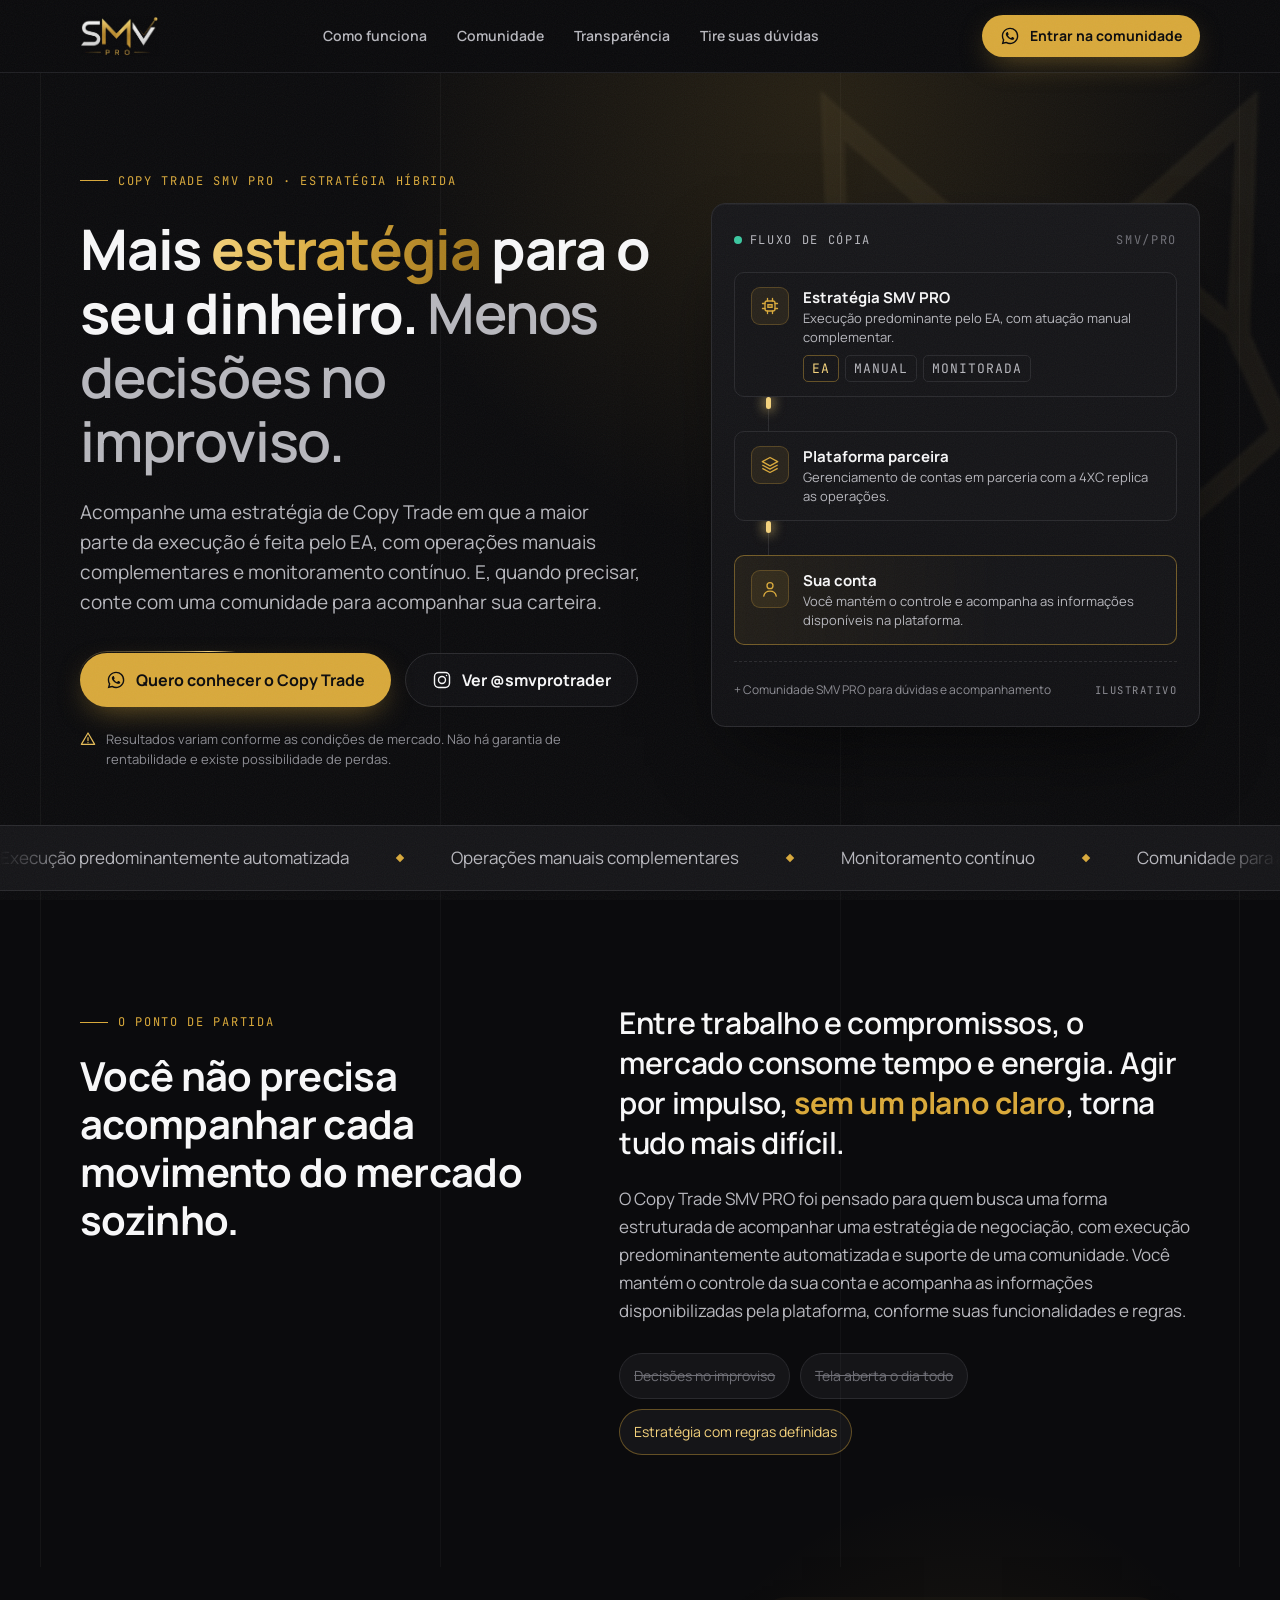
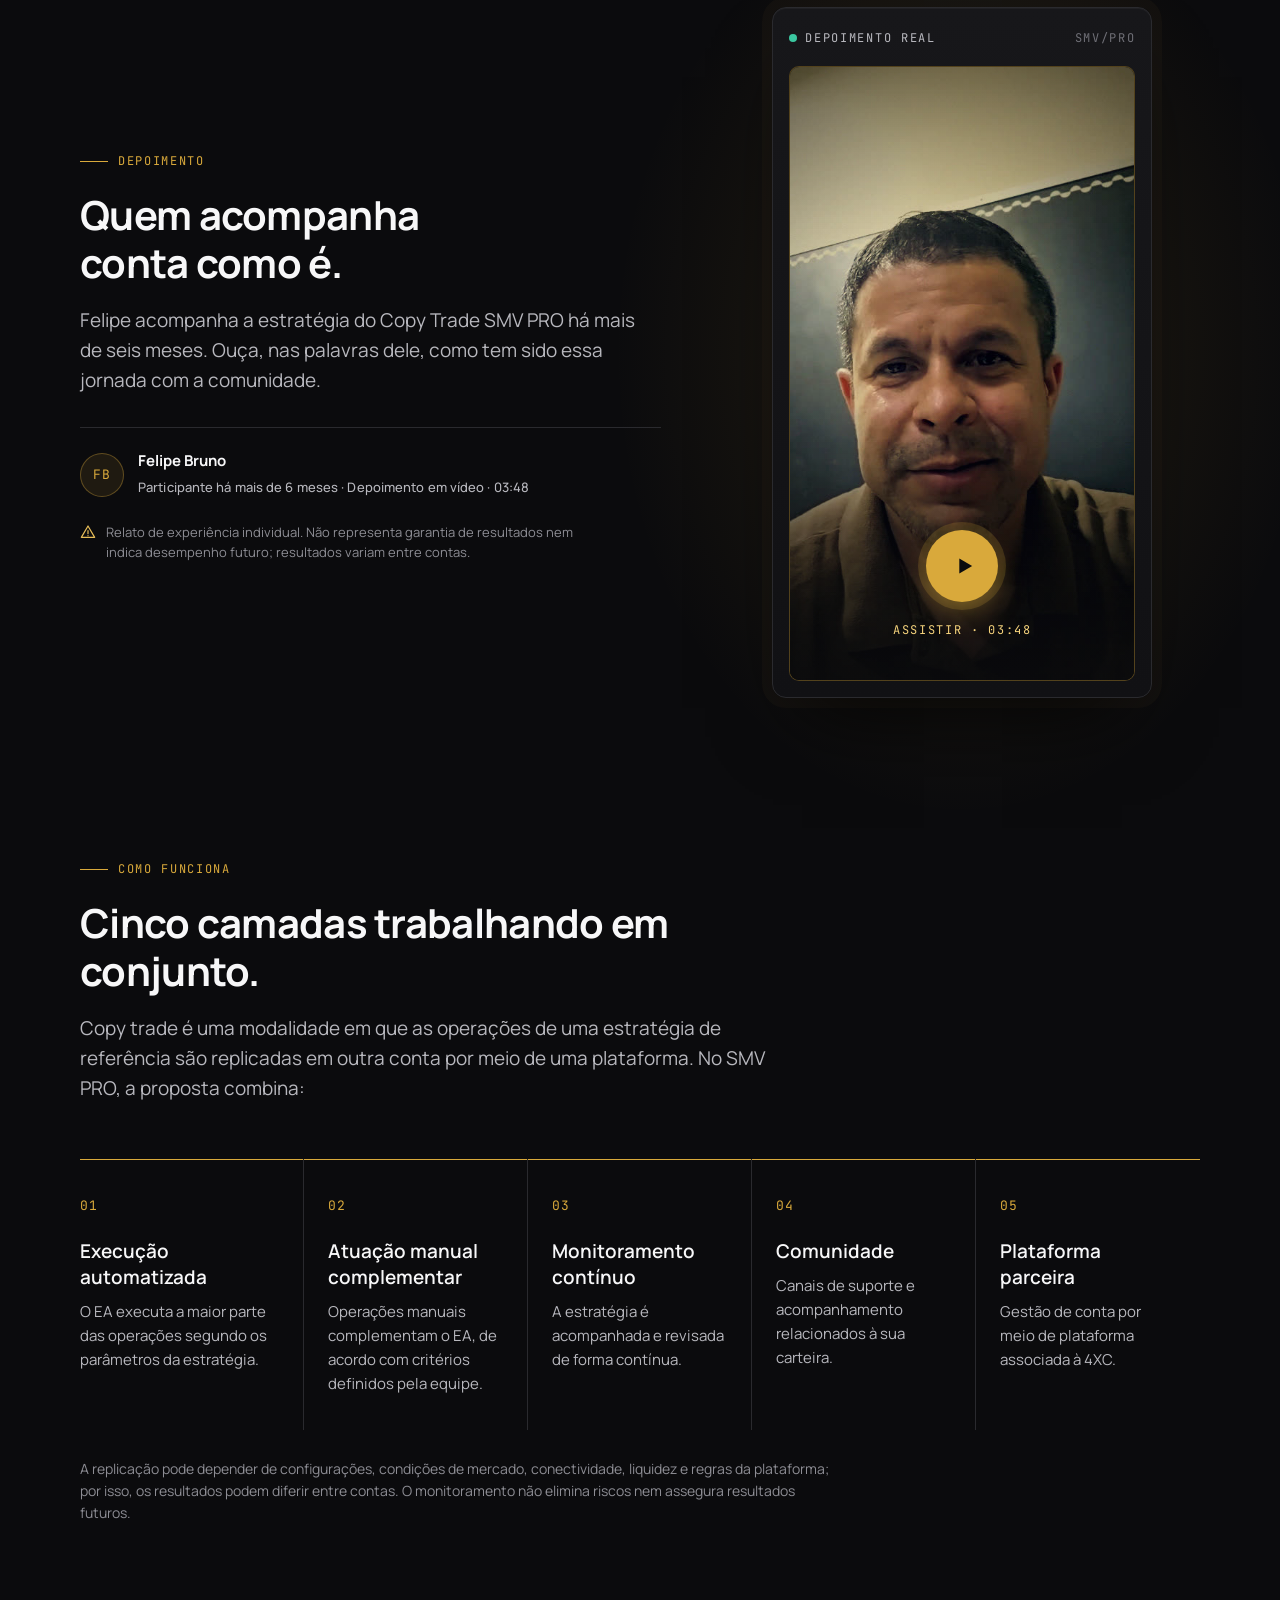
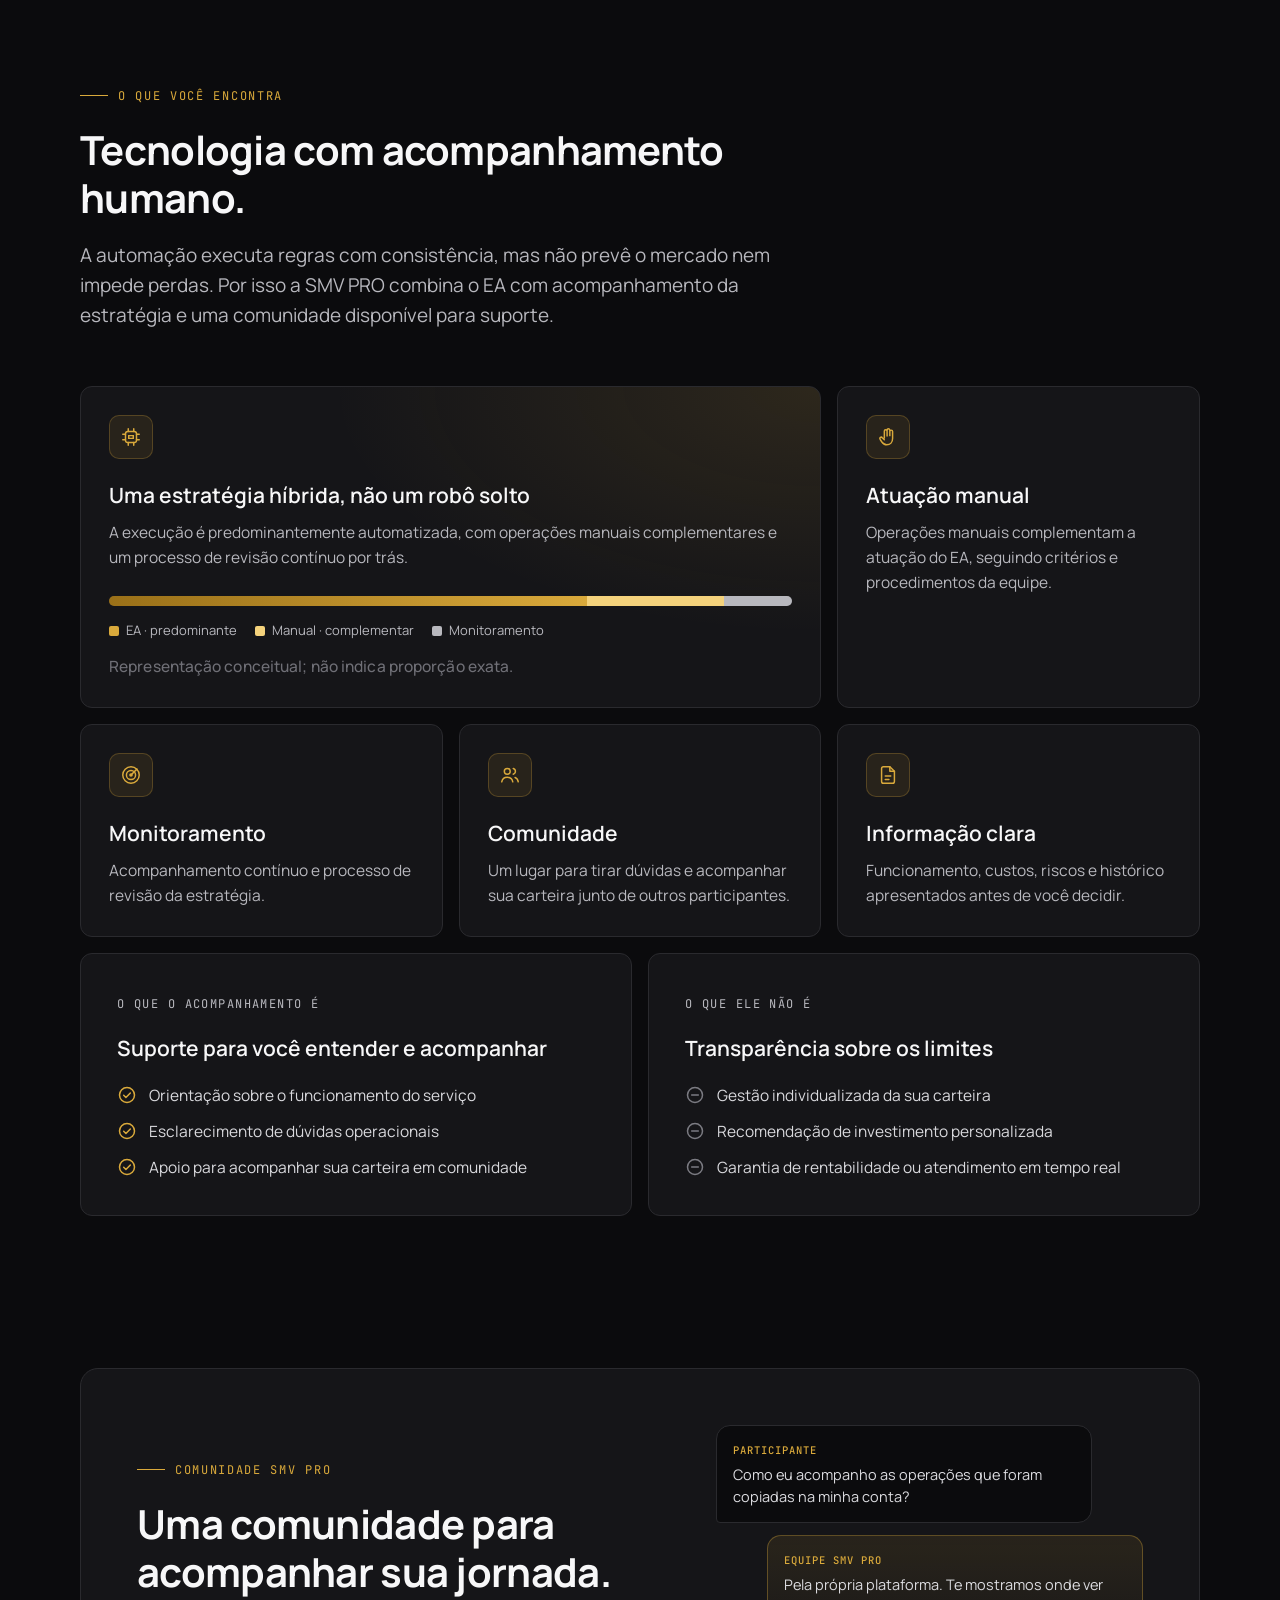
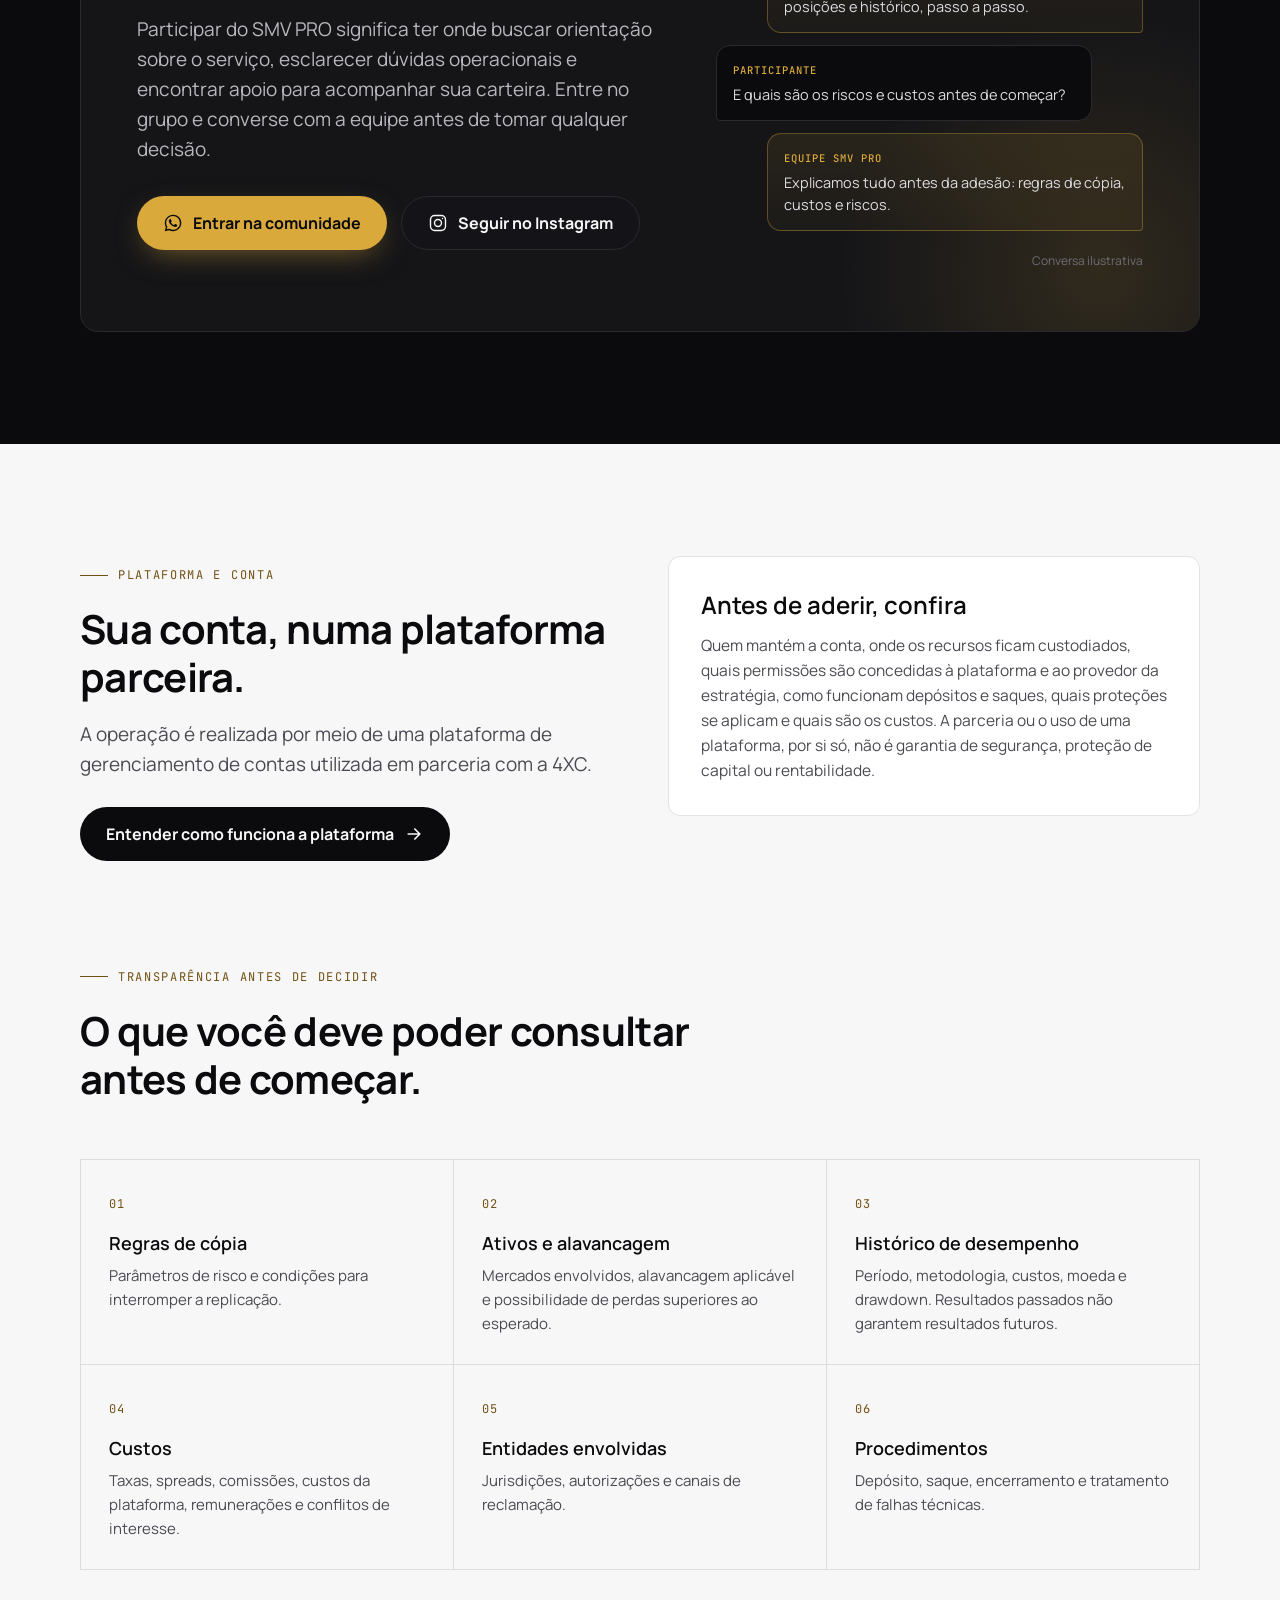
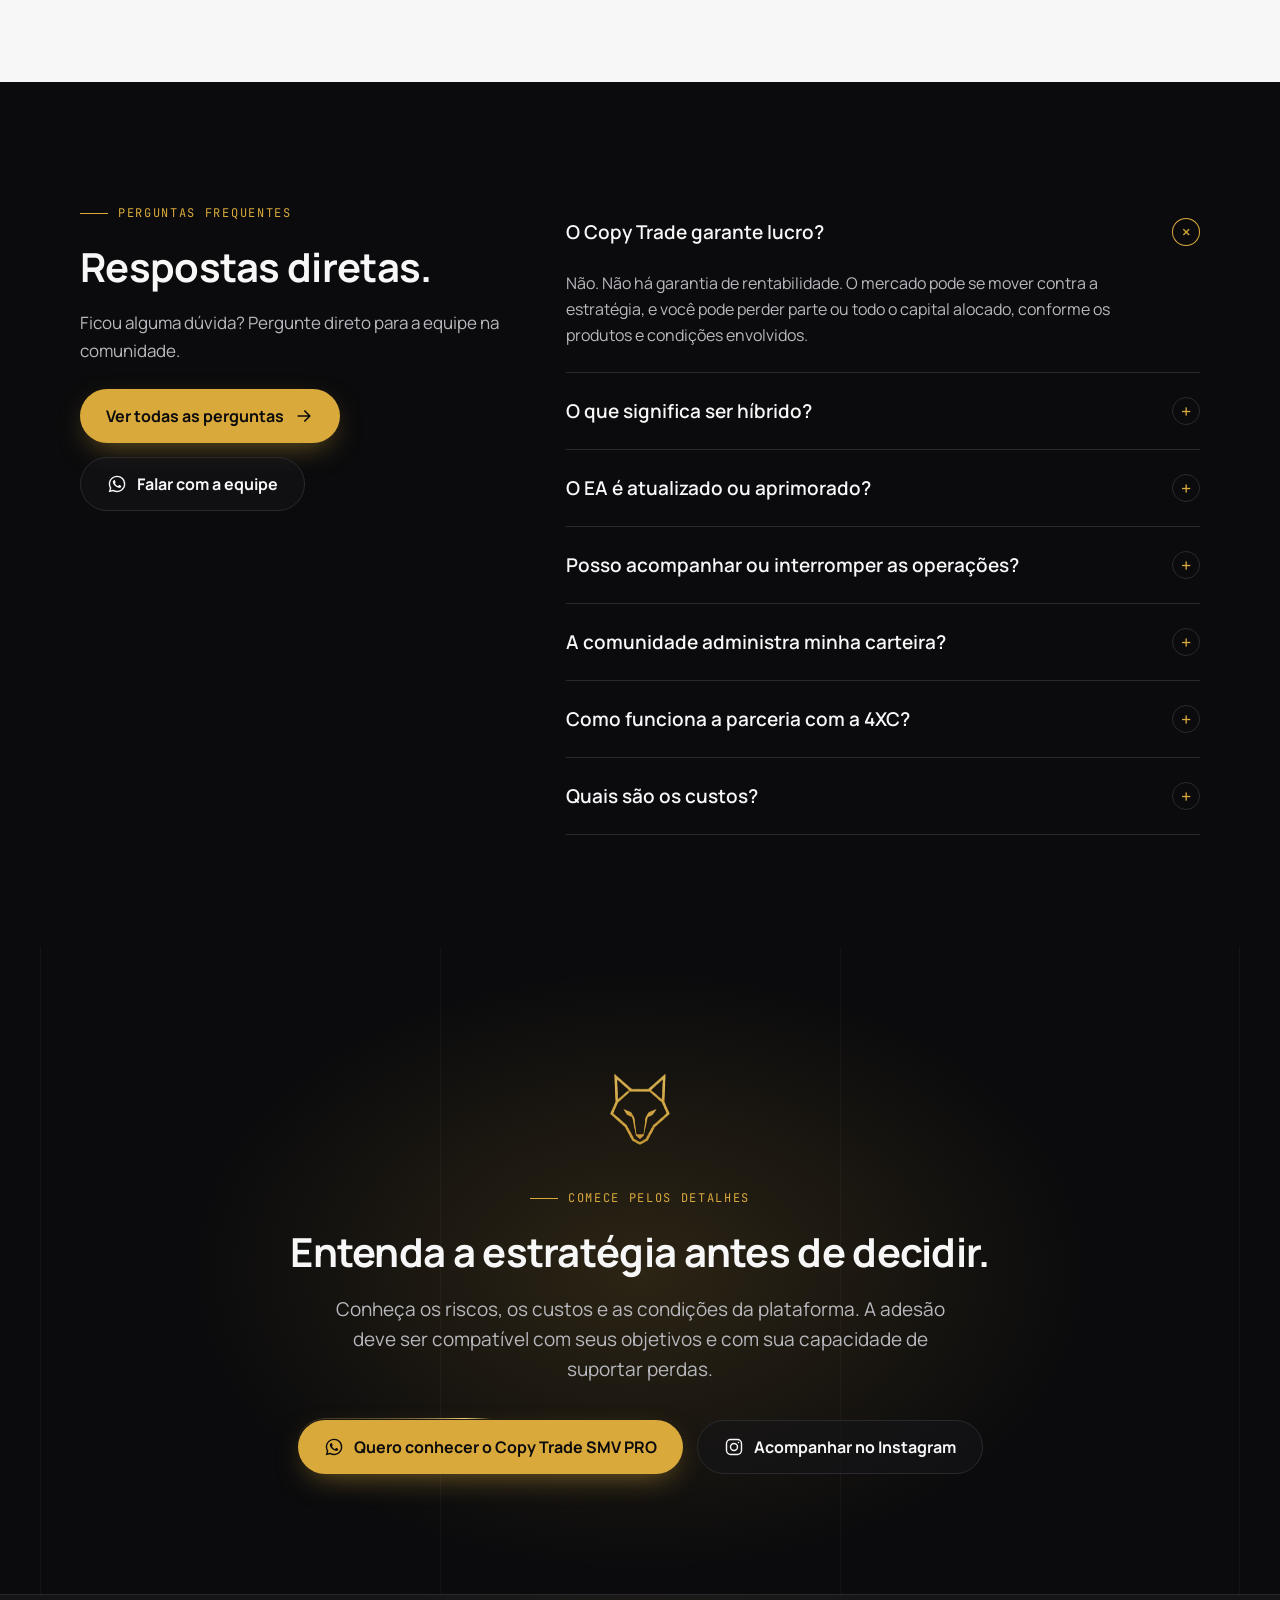
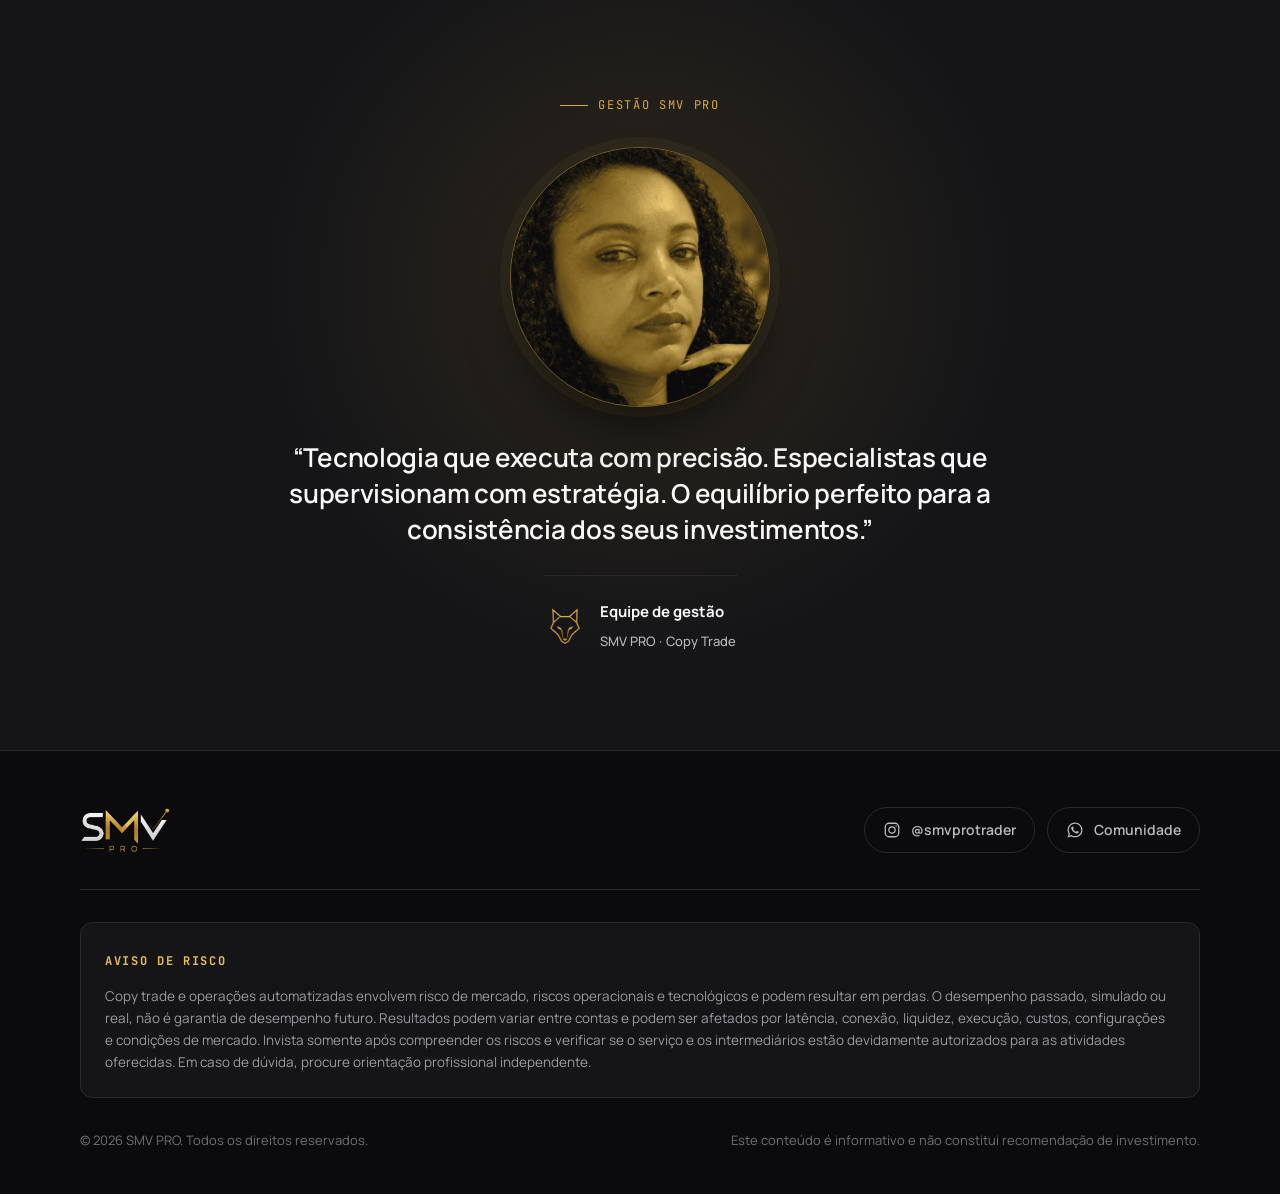
==== commit c93fdd2f: "feat: Criação de faq de pergutas e respostas frequentes" ====
--- a/index.html
+++ b/index.html
@@ -50,7 +50,7 @@
       <li><a href="#como-funciona">Como funciona</a></li>
       <li><a href="#comunidade">Comunidade</a></li>
       <li><a href="#transparencia">Transparência</a></li>
-      <li><a href="#faq">Perguntas</a></li>
+      <li><a href="faq">Tire suas dúvidas</a></li>
     </ul>
     <a class="btn btn-gold" href="https://chat.whatsapp.com/Ln5tlXqZ1qGDyKuhTqA6fg?mode=gi_t" target="_blank" rel="noopener" aria-label="Entrar na comunidade no WhatsApp"><svg><use href="#i-wa"/></svg><span>Entrar na comunidade</span></a>
   </div>
@@ -293,7 +293,10 @@
       <span class="mono eyebrow">Perguntas frequentes</span>
       <h2 style="margin:16px 0 18px">Respostas diretas.</h2>
       <p class="muted">Ficou alguma dúvida? Pergunte direto para a equipe na comunidade.</p>
-      <a class="btn btn-ghost" style="margin-top:24px" href="https://chat.whatsapp.com/Ln5tlXqZ1qGDyKuhTqA6fg?mode=gi_t" target="_blank" rel="noopener"><svg><use href="#i-wa"/></svg>Falar com a equipe</a>
+      <div class="cta-row" style="margin-top:24px">
+        <a class="btn btn-gold" href="faq">Ver todas as perguntas<svg><use href="#i-arrow"/></svg></a>
+        <a class="btn btn-ghost" href="https://chat.whatsapp.com/Ln5tlXqZ1qGDyKuhTqA6fg?mode=gi_t" target="_blank" rel="noopener"><svg><use href="#i-wa"/></svg>Falar com a equipe</a>
+      </div>
     </div>
     <div class="rv d1">
       <details open><summary>O Copy Trade garante lucro?<span class="pm"></span></summary><p>Não. Não há garantia de rentabilidade. O mercado pode se mover contra a estratégia, e você pode perder parte ou todo o capital alocado, conforme os produtos e condições envolvidos.</p></details>
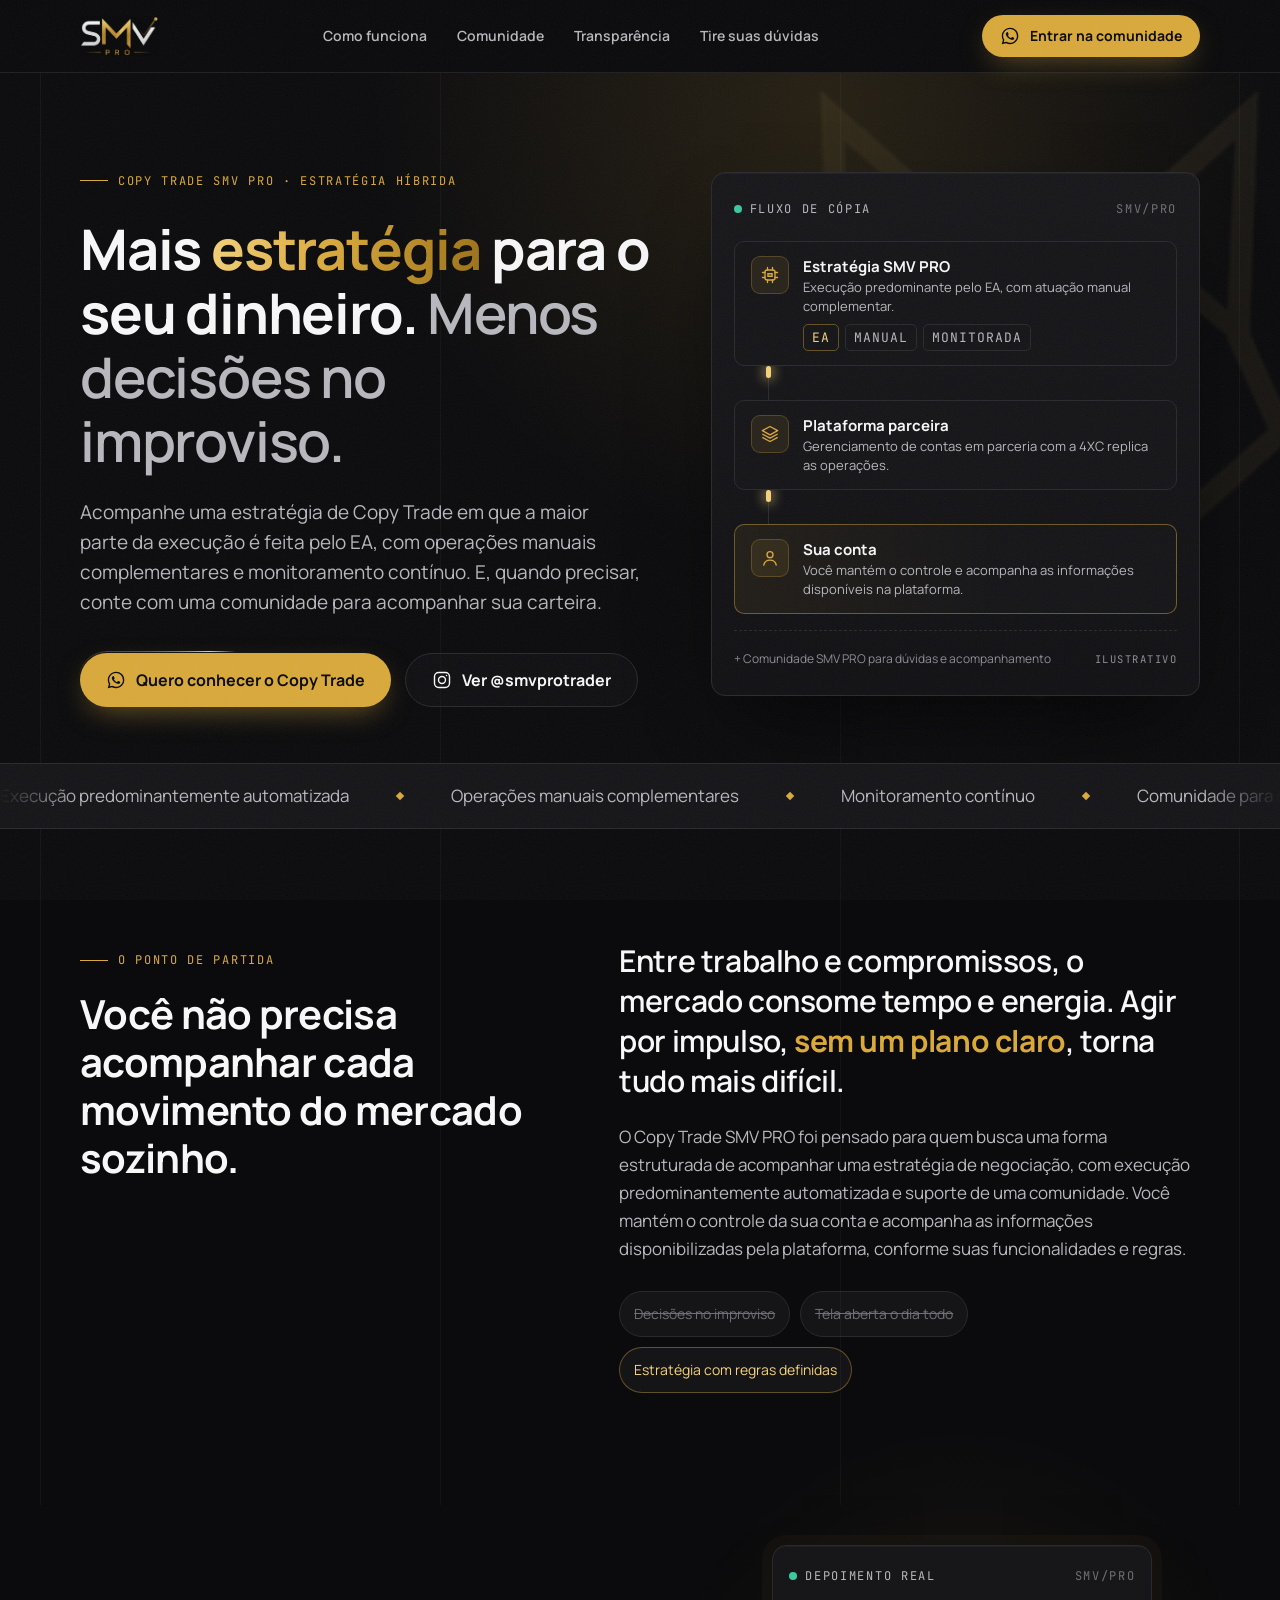
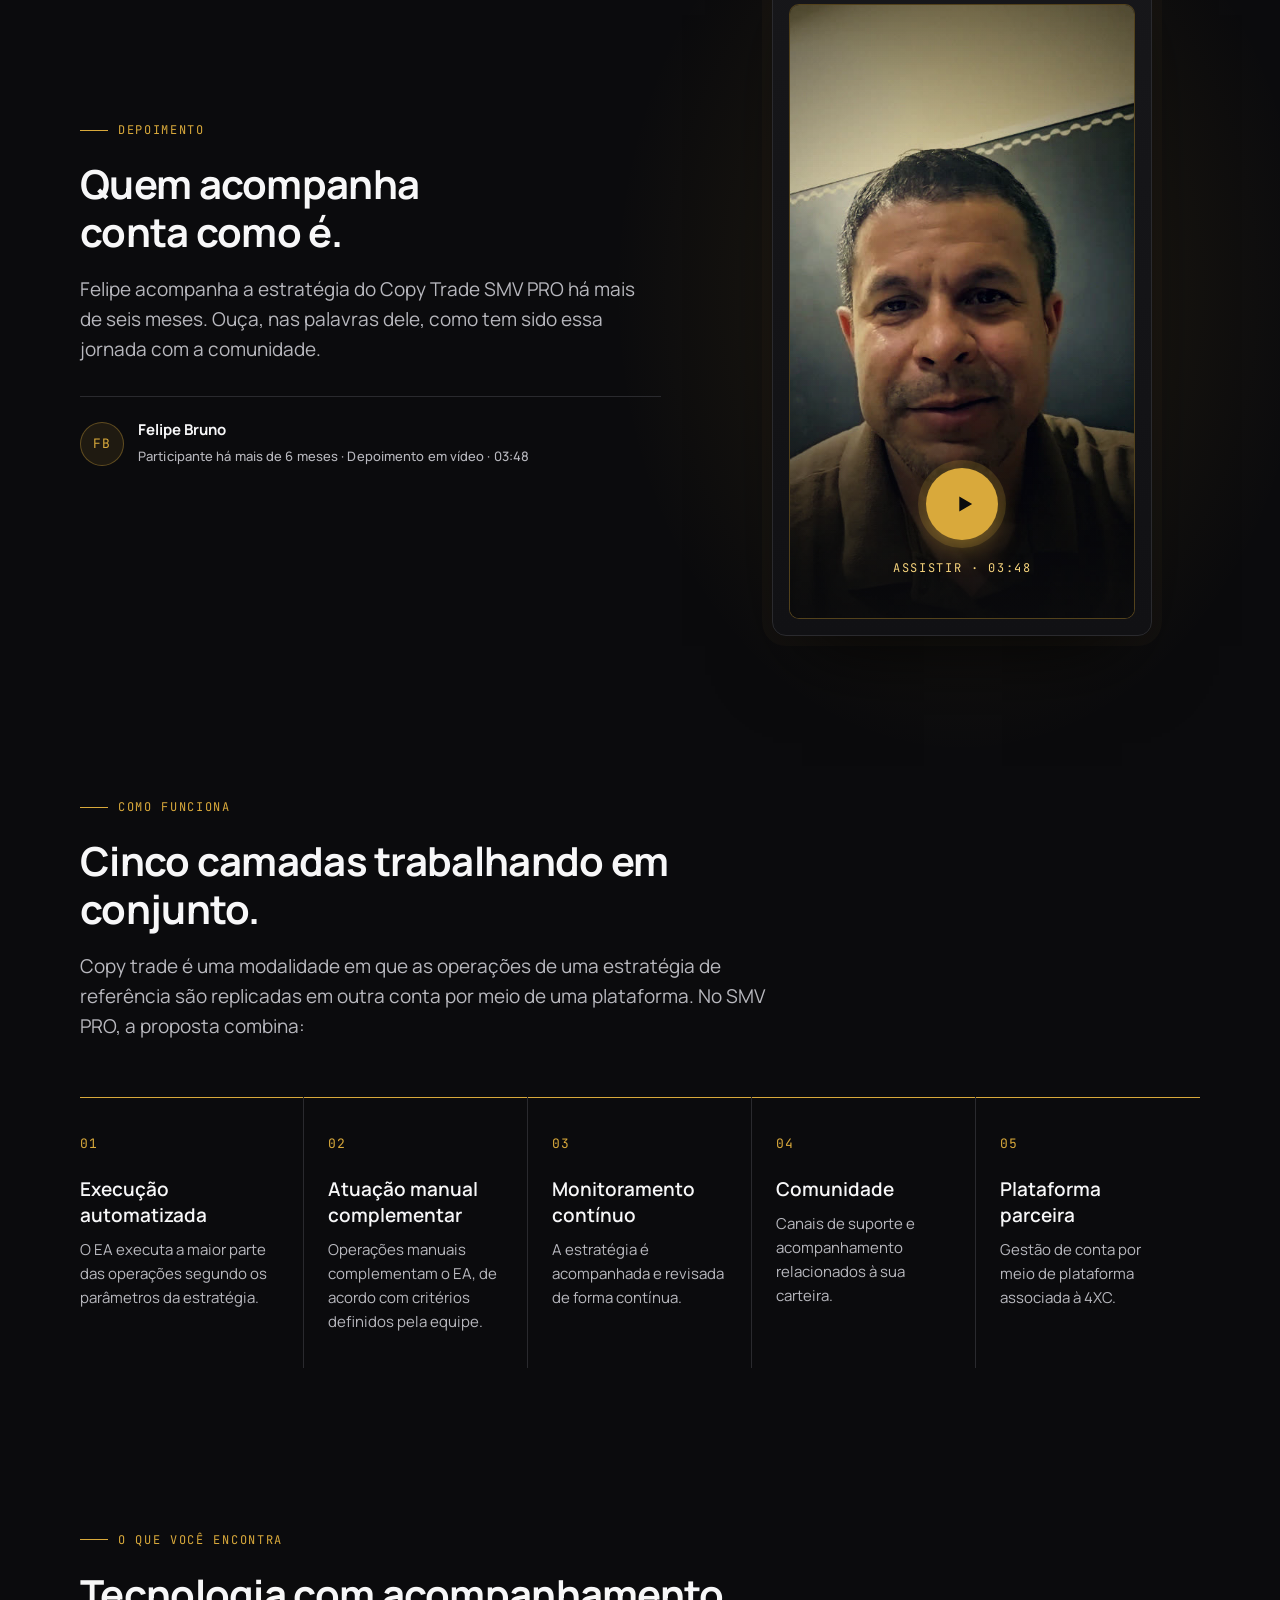
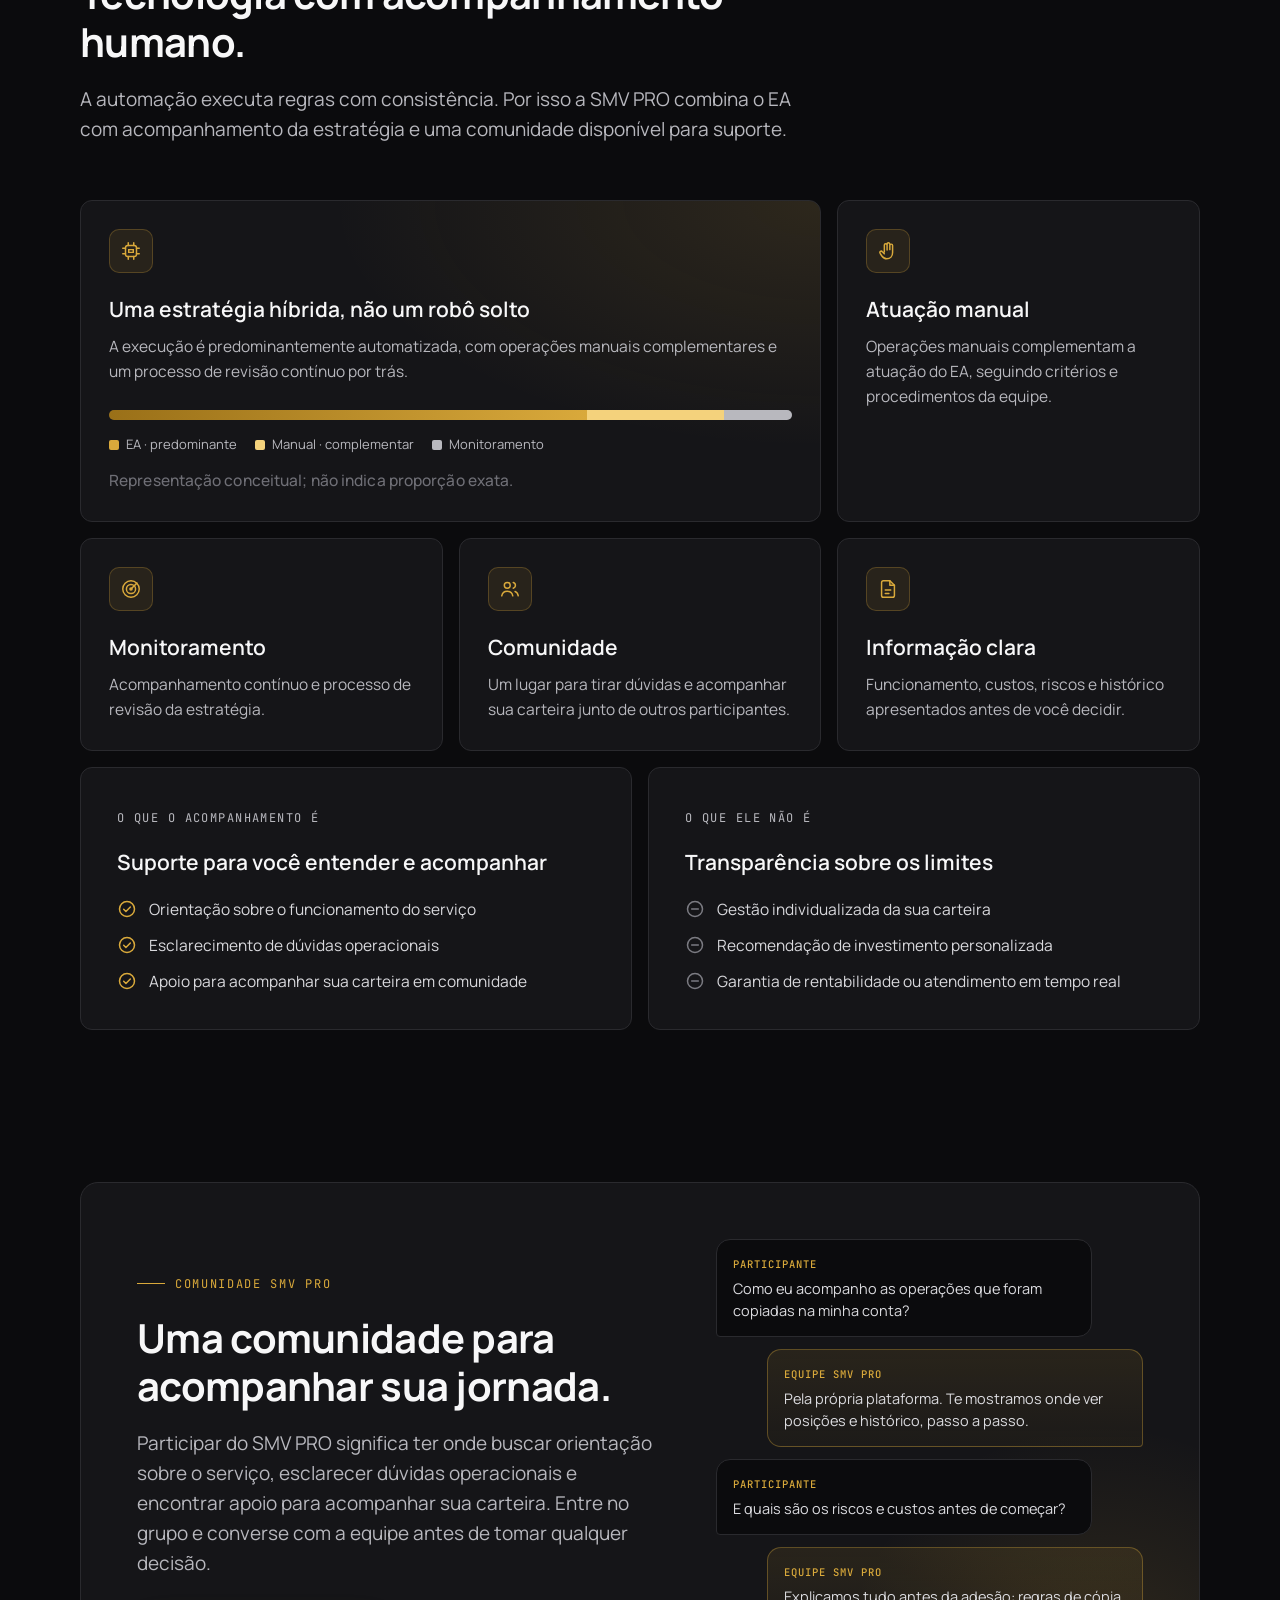
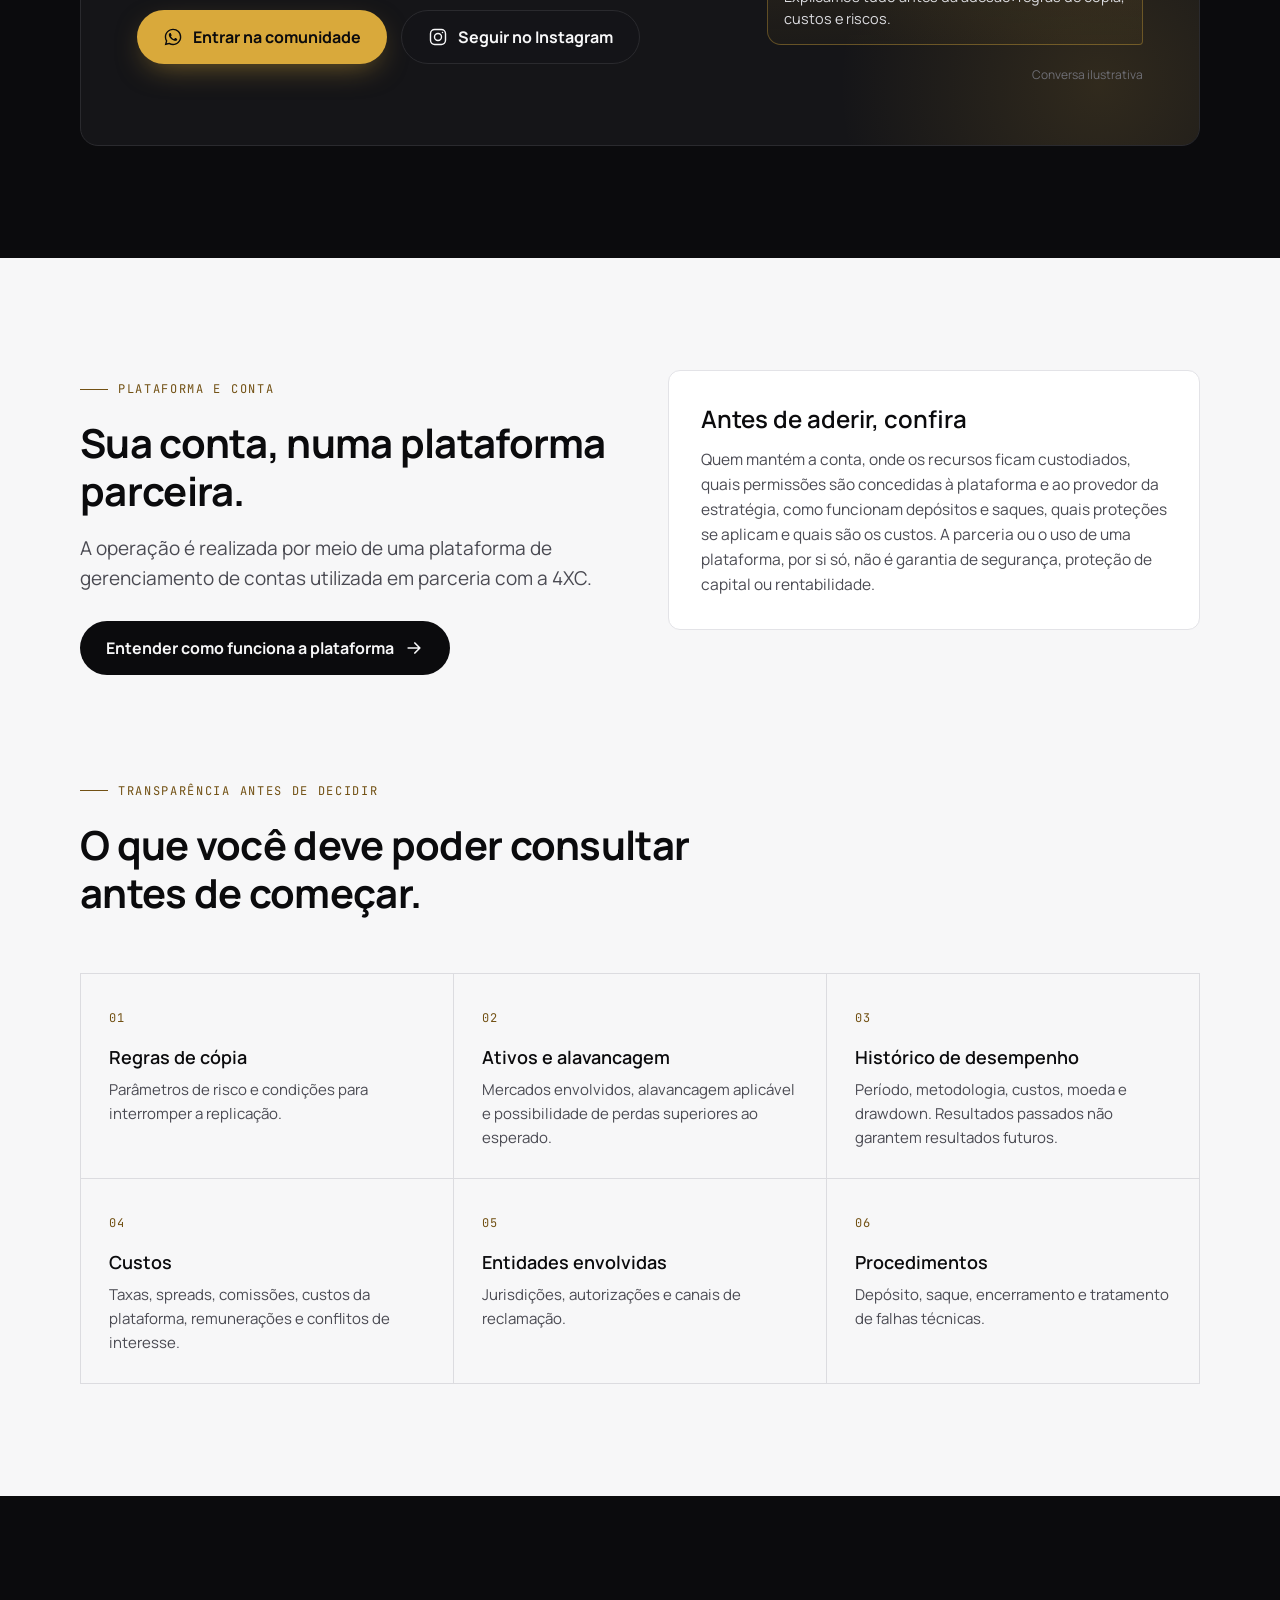
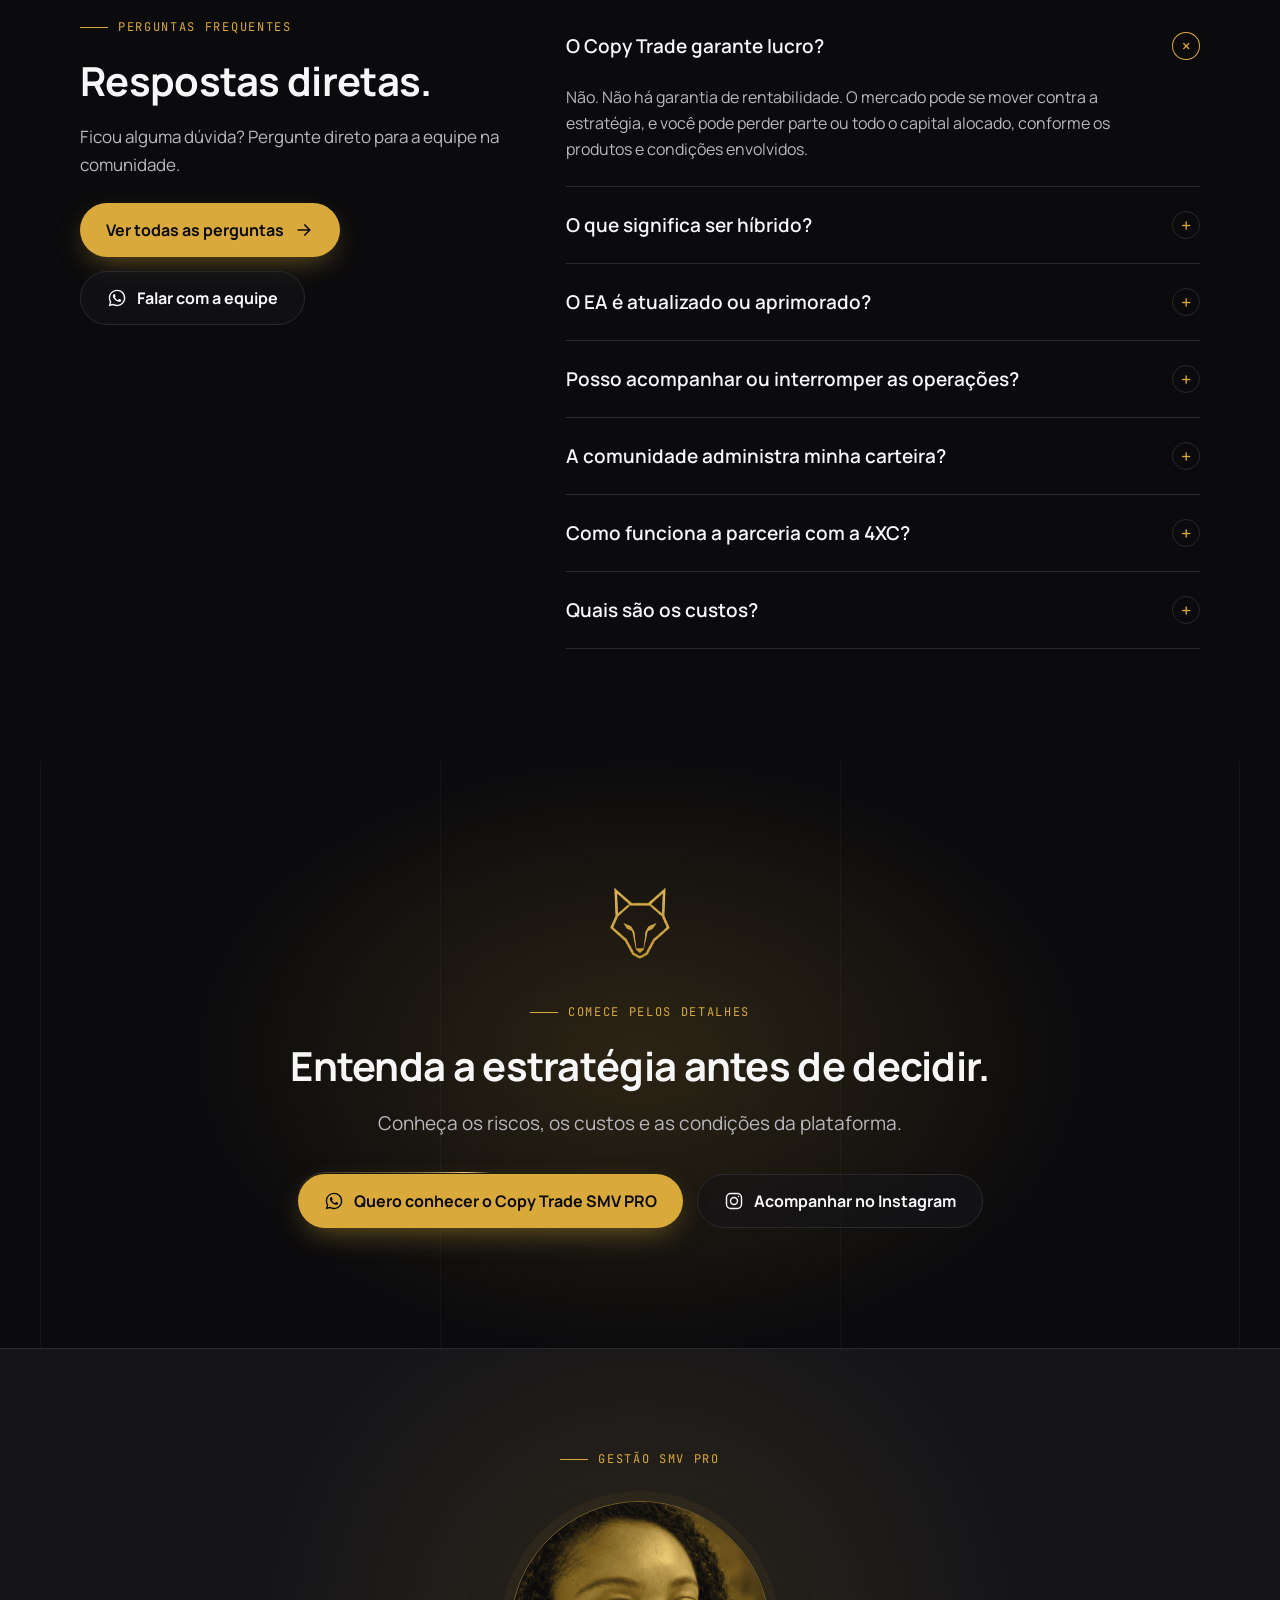
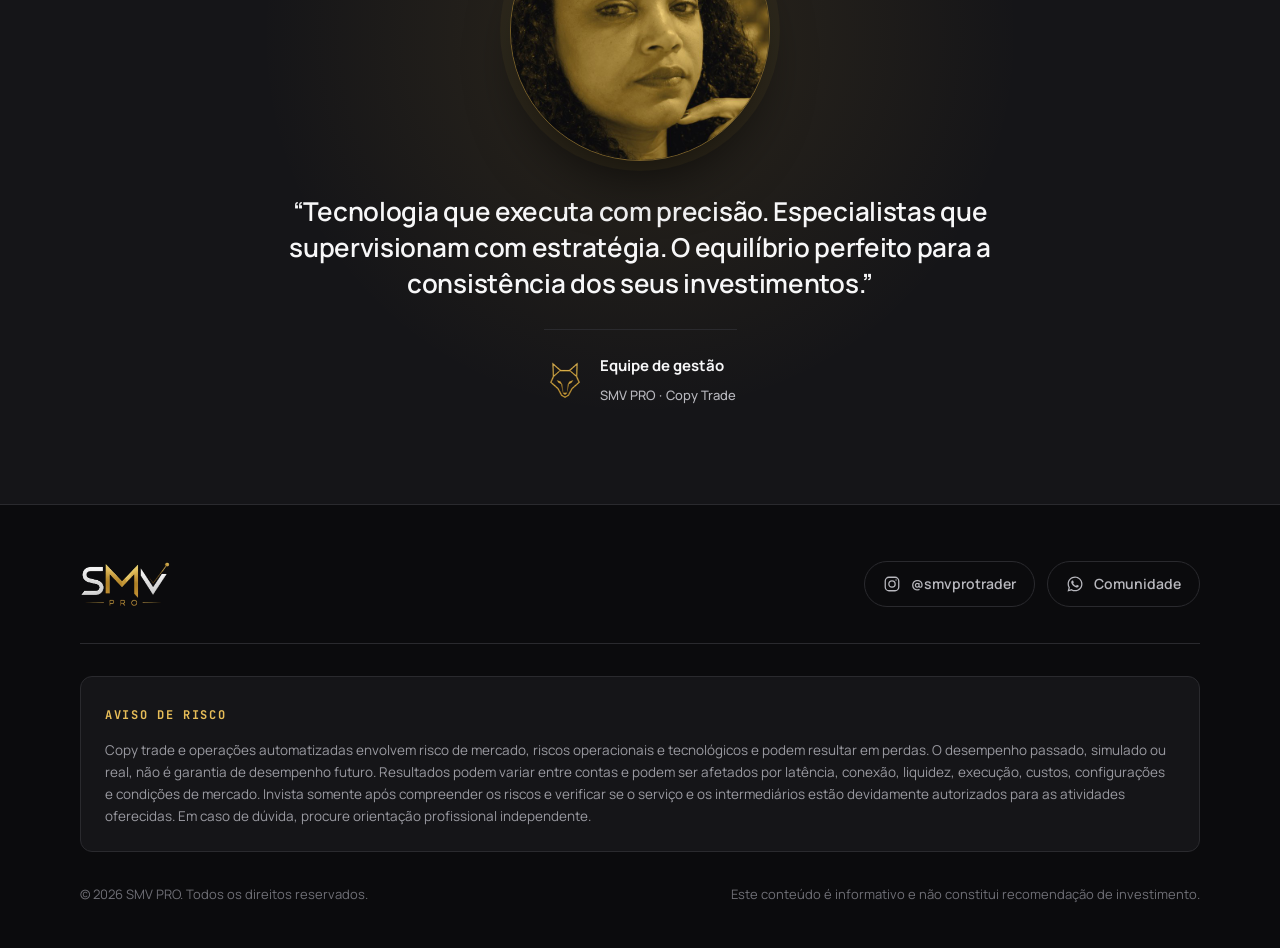
==== commit 1338079e: "feat: removendo disclaimers excessivos do site" ====
--- a/index.html
+++ b/index.html
@@ -70,7 +70,6 @@
         <a class="btn btn-gold beam" href="https://chat.whatsapp.com/Ln5tlXqZ1qGDyKuhTqA6fg?mode=gi_t" target="_blank" rel="noopener"><svg><use href="#i-wa"/></svg>Quero conhecer o Copy Trade</a>
         <a class="btn btn-ghost" href="https://www.instagram.com/smvprotrader/" target="_blank" rel="noopener"><svg><use href="#i-ig"/></svg>Ver @smvprotrader</a>
       </div>
-      <p class="disclaimer-inline rv d4"><svg><use href="#i-alert"/></svg>Resultados variam conforme as condições de mercado. Não há garantia de rentabilidade e existe possibilidade de perdas.</p>
     </div>
 
     <div class="terminal rv d2" aria-label="Como a cópia das operações acontece">
@@ -135,7 +134,6 @@
         <span class="t-avatar">FB</span>
         <div><b>Felipe Bruno</b><span class="small muted">Participante há mais de 6 meses · Depoimento em vídeo · 03:48</span></div>
       </div>
-      <p class="disclaimer-inline"><svg><use href="#i-alert"/></svg>Relato de experiência individual. Não representa garantia de resultados nem indica desempenho futuro; resultados variam entre contas.</p>
     </div>
 
     <figure class="t-video rv d1">
@@ -163,7 +161,6 @@
       <div class="step rv d3"><span class="n">04</span><h3>Comunidade</h3><p>Canais de suporte e acompanhamento relacionados à sua carteira.</p></div>
       <div class="step rv d4"><span class="n">05</span><h3>Plataforma parceira</h3><p>Gestão de conta por meio de plataforma associada à 4XC.</p></div>
     </div>
-    <p class="note rv">A replicação pode depender de configurações, condições de mercado, conectividade, liquidez e regras da plataforma; por isso, os resultados podem diferir entre contas. O monitoramento não elimina riscos nem assegura resultados futuros.</p>
   </div>
 </section>
 
@@ -173,7 +170,7 @@
     <div class="sec-head rv">
       <span class="mono eyebrow">O que você encontra</span>
       <h2>Tecnologia com acompanhamento humano.</h2>
-      <p class="lead">A automação executa regras com consistência, mas não prevê o mercado nem impede perdas. Por isso a SMV PRO combina o EA com acompanhamento da estratégia e uma comunidade disponível para suporte.</p>
+      <p class="lead">A automação executa regras com consistência. Por isso a SMV PRO combina o EA com acompanhamento da estratégia e uma comunidade disponível para suporte.</p>
     </div>
     <div class="bento">
       <article class="card c-a rv">
@@ -317,7 +314,7 @@
     <img class="fox rv" src="assets/fox.png" width="84" height="84" alt="" aria-hidden="true">
     <span class="mono eyebrow rv" style="position:relative">Comece pelos detalhes</span>
     <h2 class="rv d1" style="margin-top:16px">Entenda a estratégia antes de decidir.</h2>
-    <p class="lead rv d2">Conheça os riscos, os custos e as condições da plataforma. A adesão deve ser compatível com seus objetivos e com sua capacidade de suportar perdas.</p>
+    <p class="lead rv d2">Conheça os riscos, os custos e as condições da plataforma.</p>
     <div class="cta-row rv d3">
       <a class="btn btn-gold beam" href="https://chat.whatsapp.com/Ln5tlXqZ1qGDyKuhTqA6fg?mode=gi_t" target="_blank" rel="noopener"><svg><use href="#i-wa"/></svg>Quero conhecer o Copy Trade SMV PRO</a>
       <a class="btn btn-ghost" href="https://www.instagram.com/smvprotrader/" target="_blank" rel="noopener"><svg><use href="#i-ig"/></svg>Acompanhar no Instagram</a>
--- a/css/styles.css
+++ b/css/styles.css
@@ -68,8 +68,6 @@
 .hero h1 .dim{color:var(--steel);font-weight:600}
 .hero .lead{margin:24px 0 36px;max-width:560px}
 .cta-row{display:flex;gap:14px;flex-wrap:wrap}
-.disclaimer-inline{margin-top:22px;color:#8d8d94;font-size:13px;line-height:20px;max-width:520px;display:flex;gap:10px}
-.disclaimer-inline svg{flex:none;width:16px;height:16px;margin-top:2px;color:var(--gold-300)}
 
 /* copy-flow terminal */
 .terminal{background:linear-gradient(180deg,#17171a,#111114);border:1px solid var(--graphite);border-radius:14px;padding:22px;position:relative;box-shadow:0 40px 80px -30px rgba(0,0,0,.8),inset 0 1px 0 rgba(255,255,255,.04)}
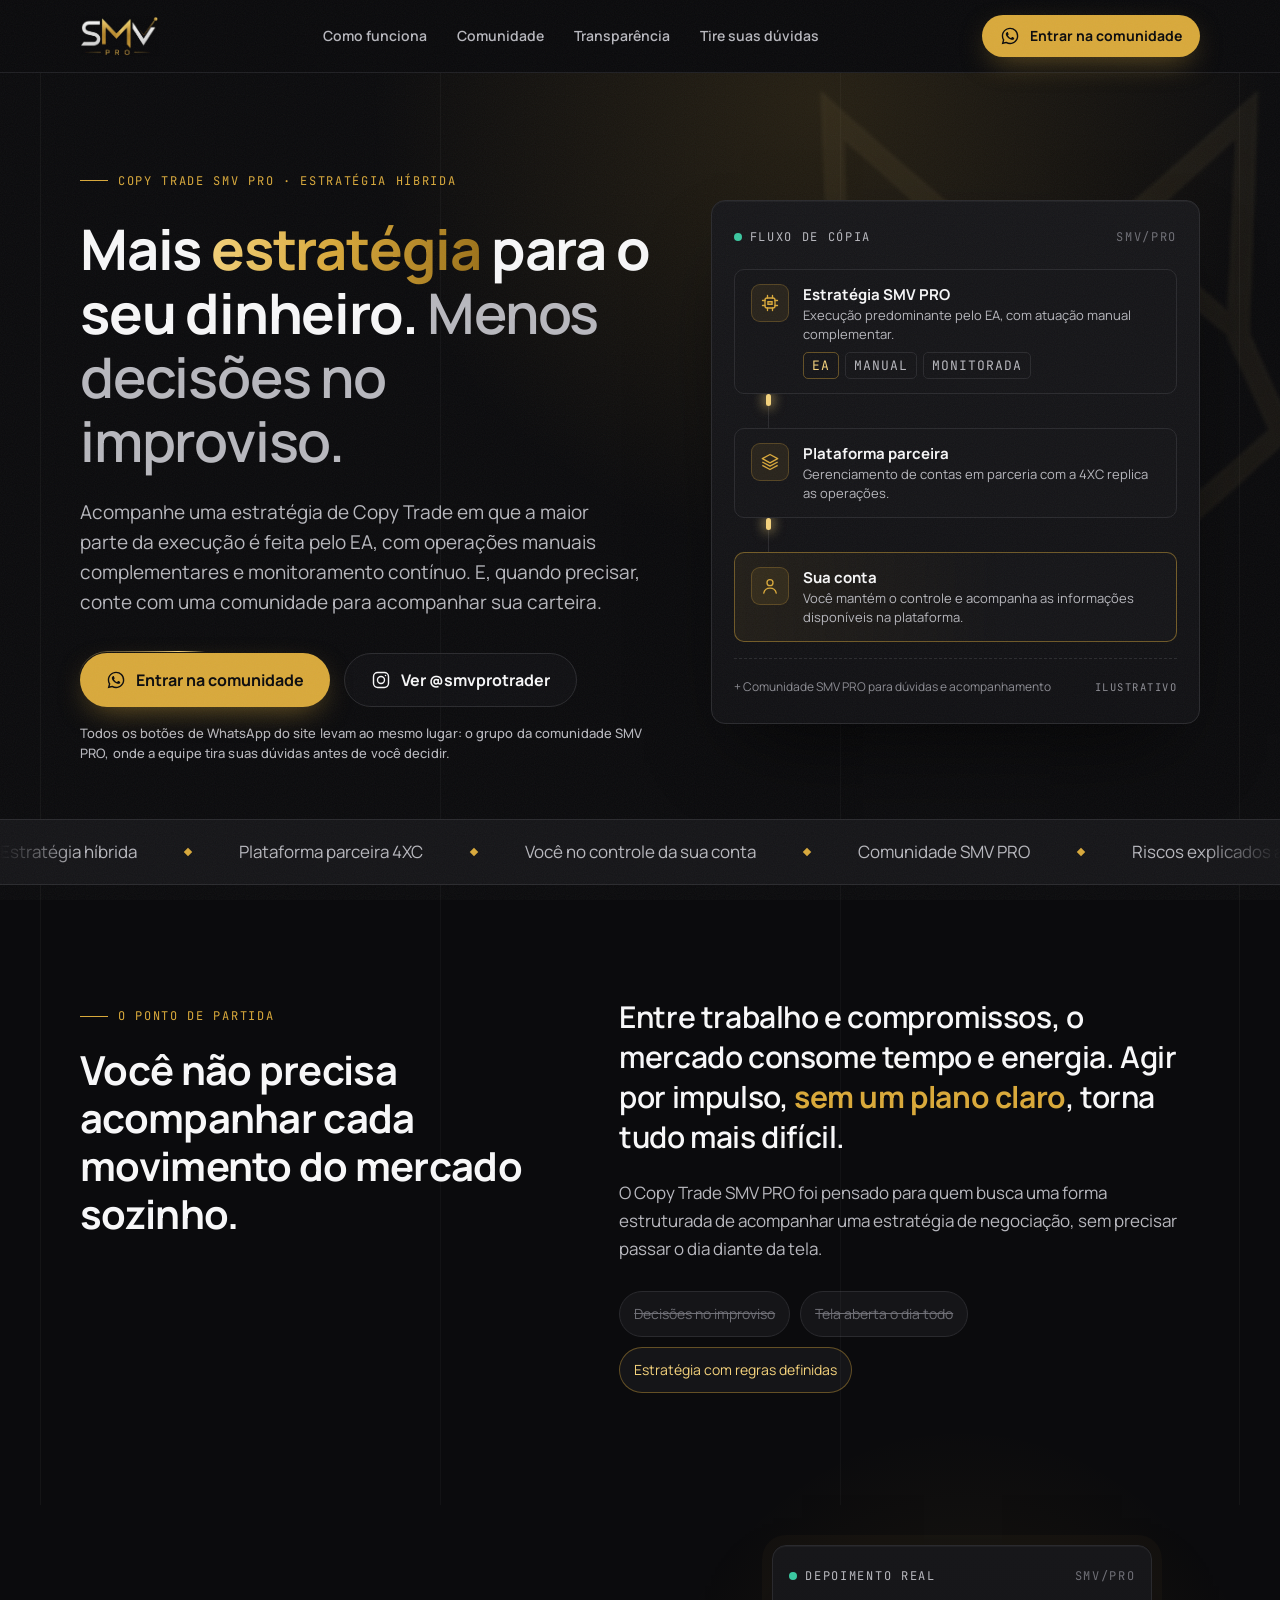
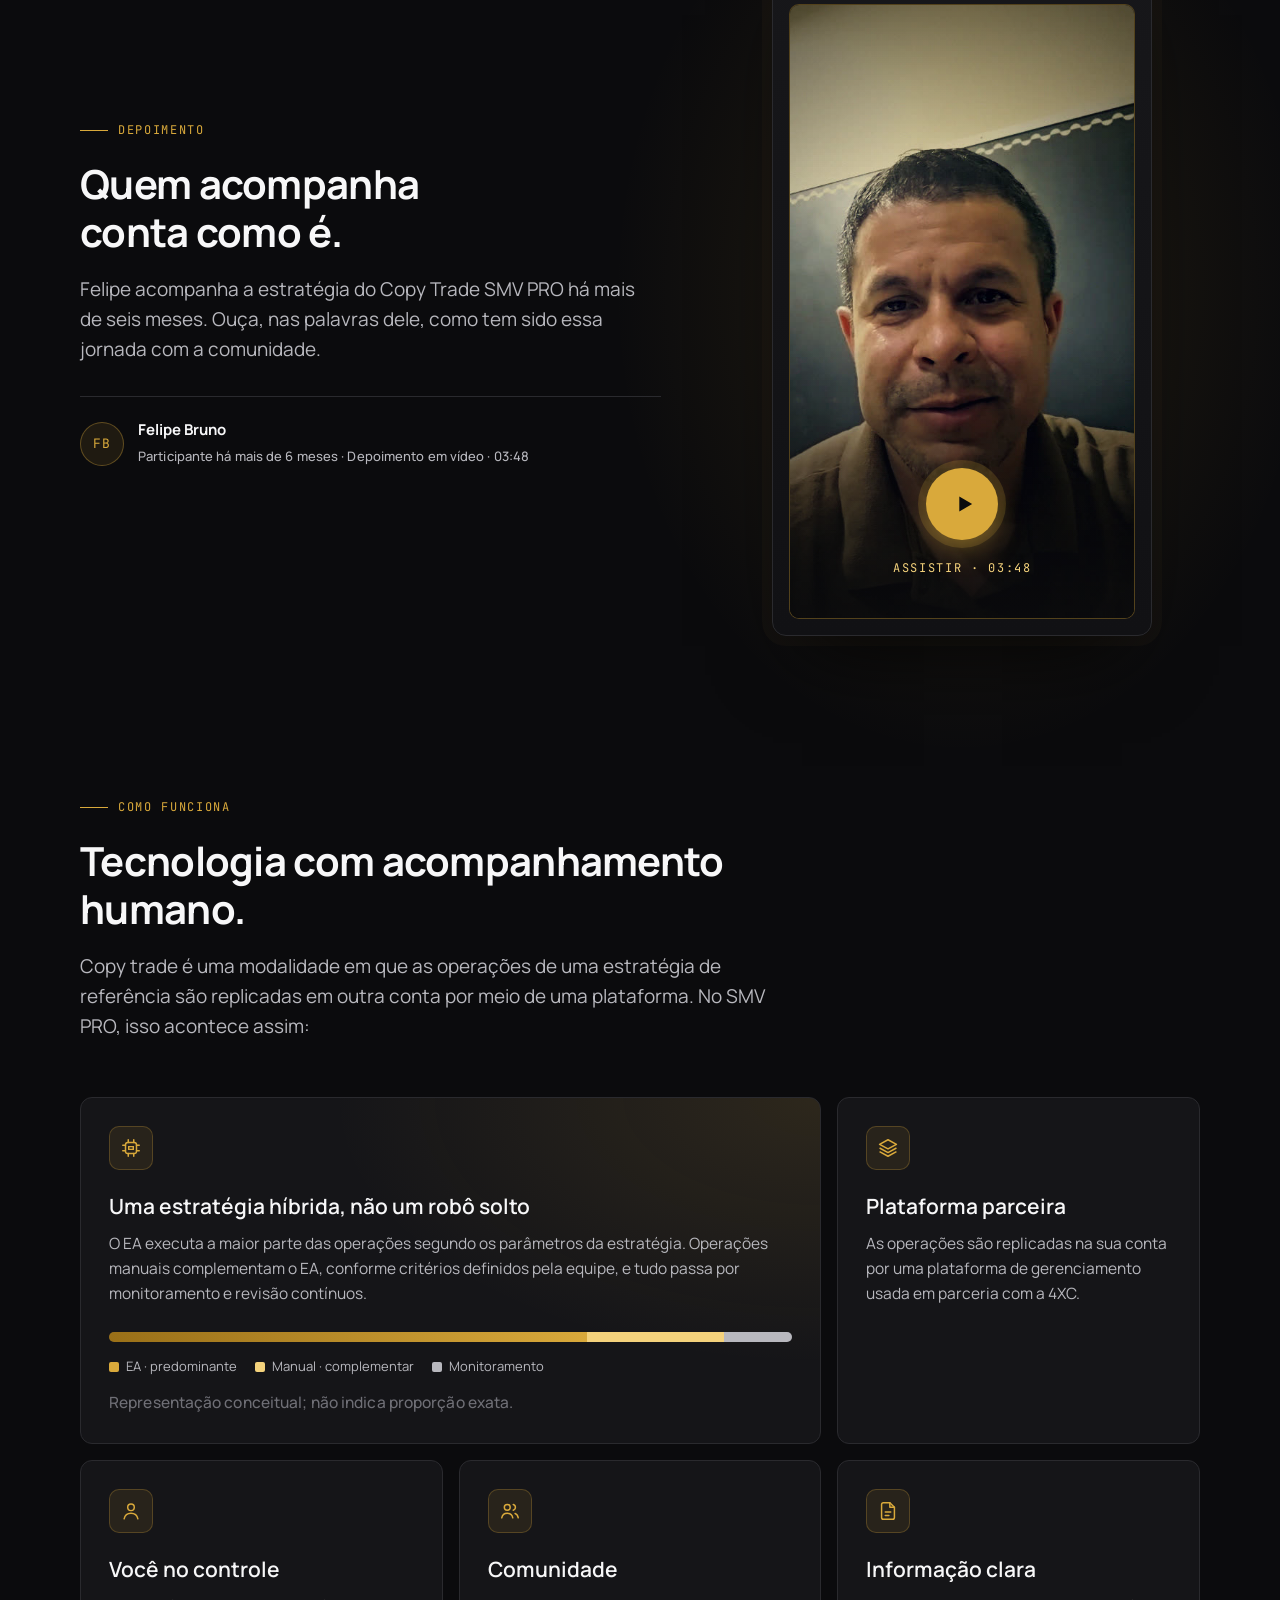
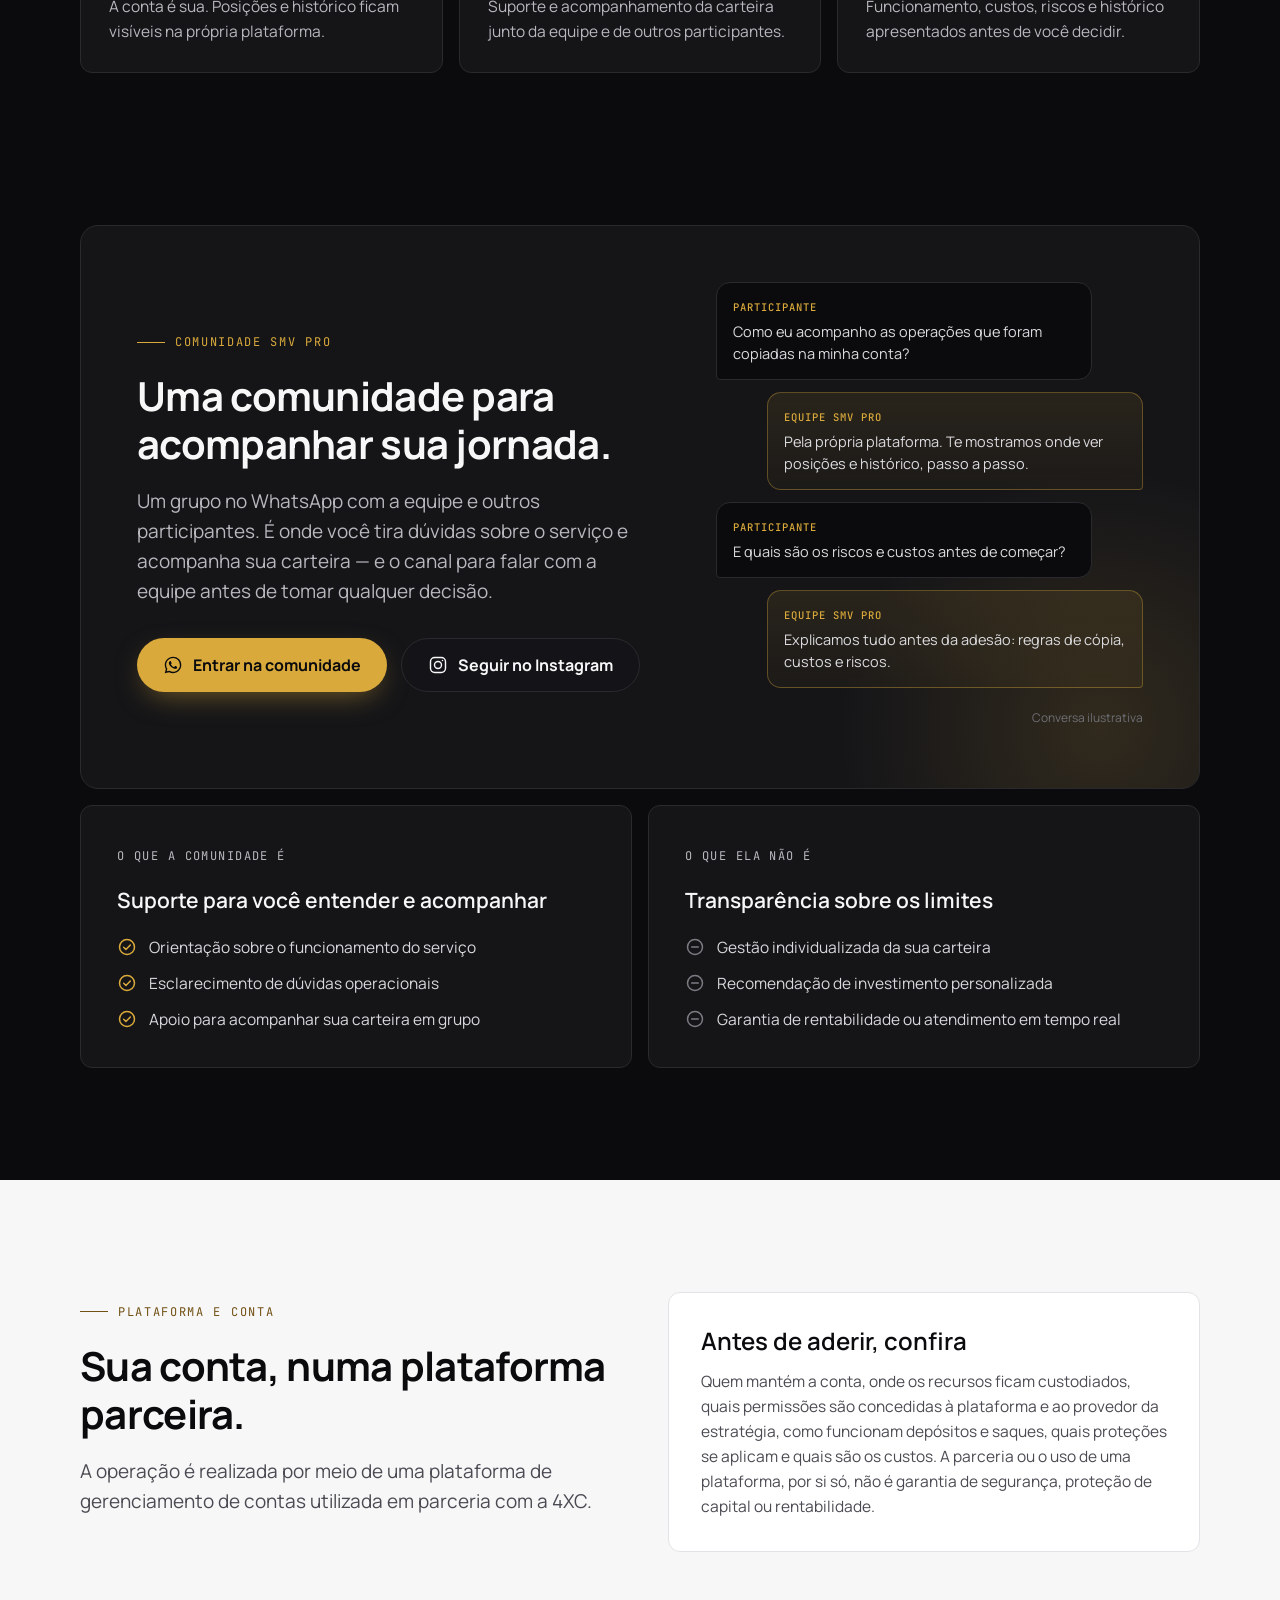
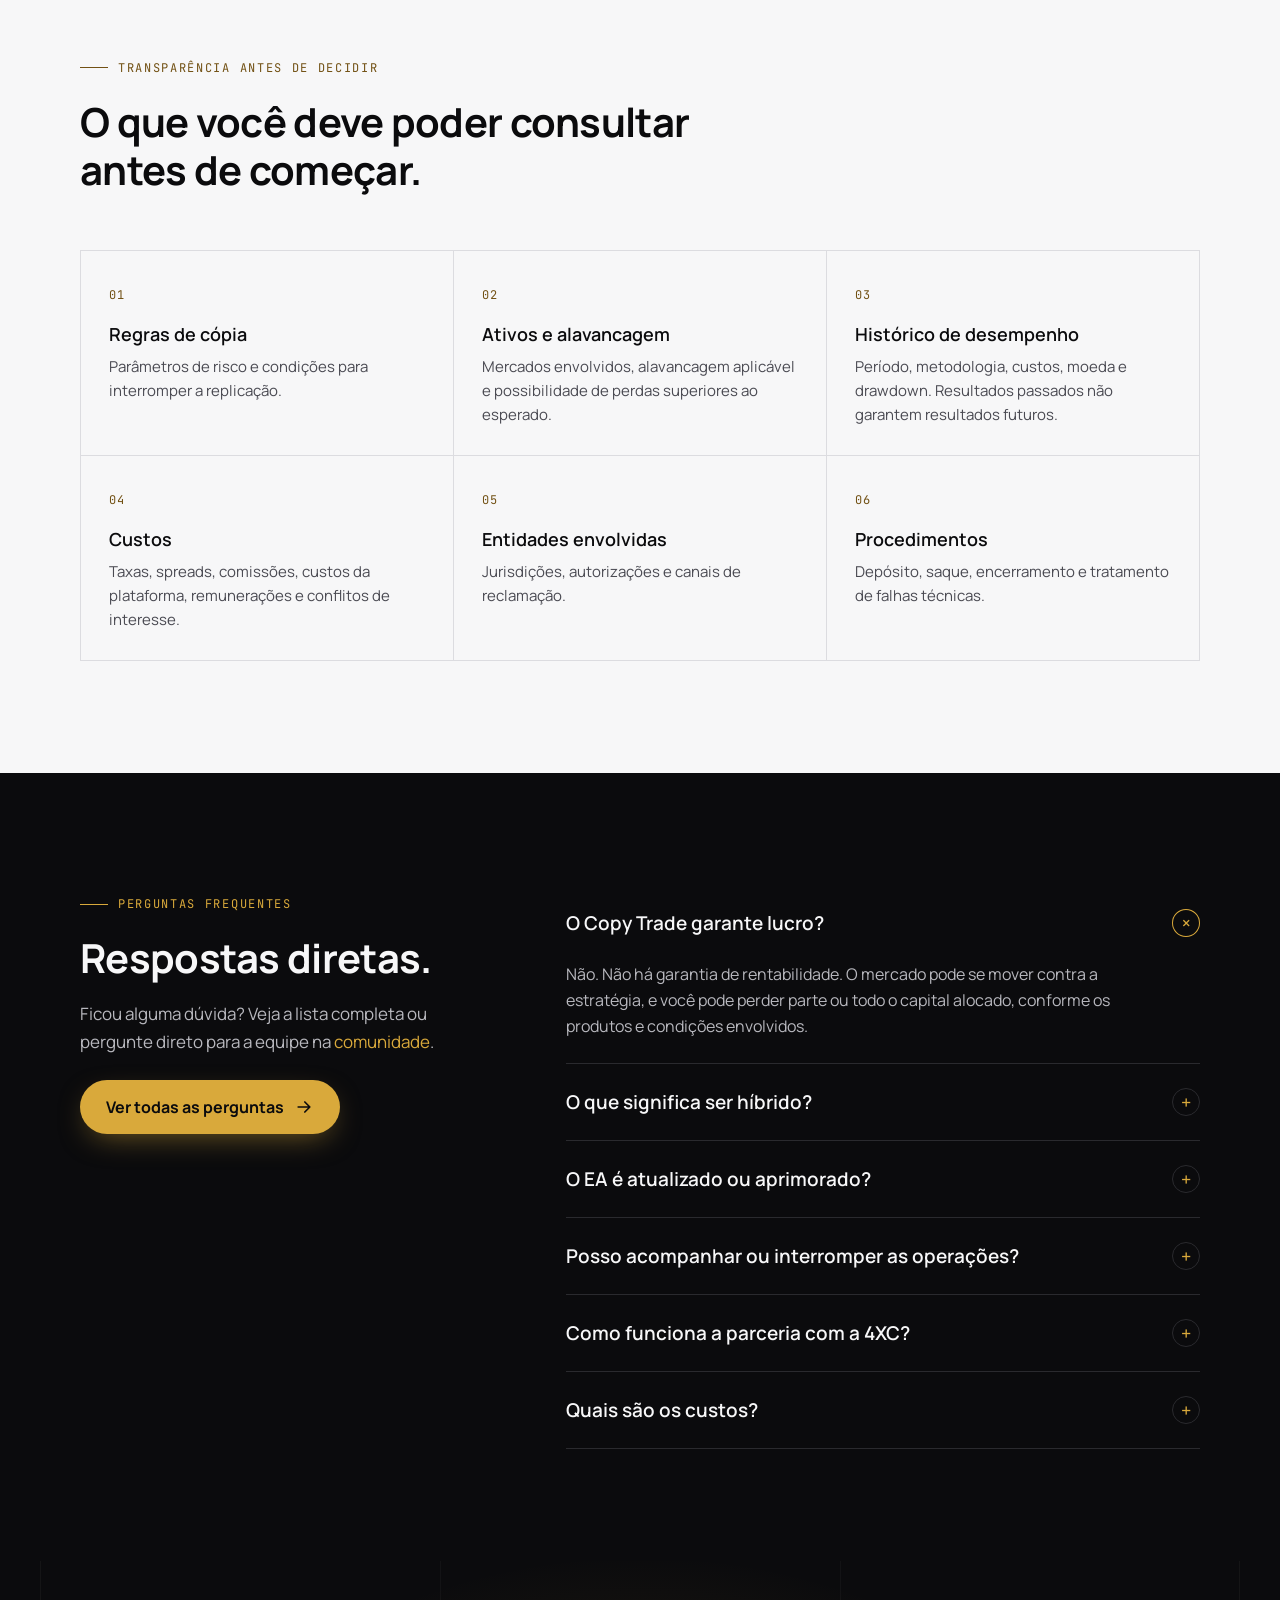
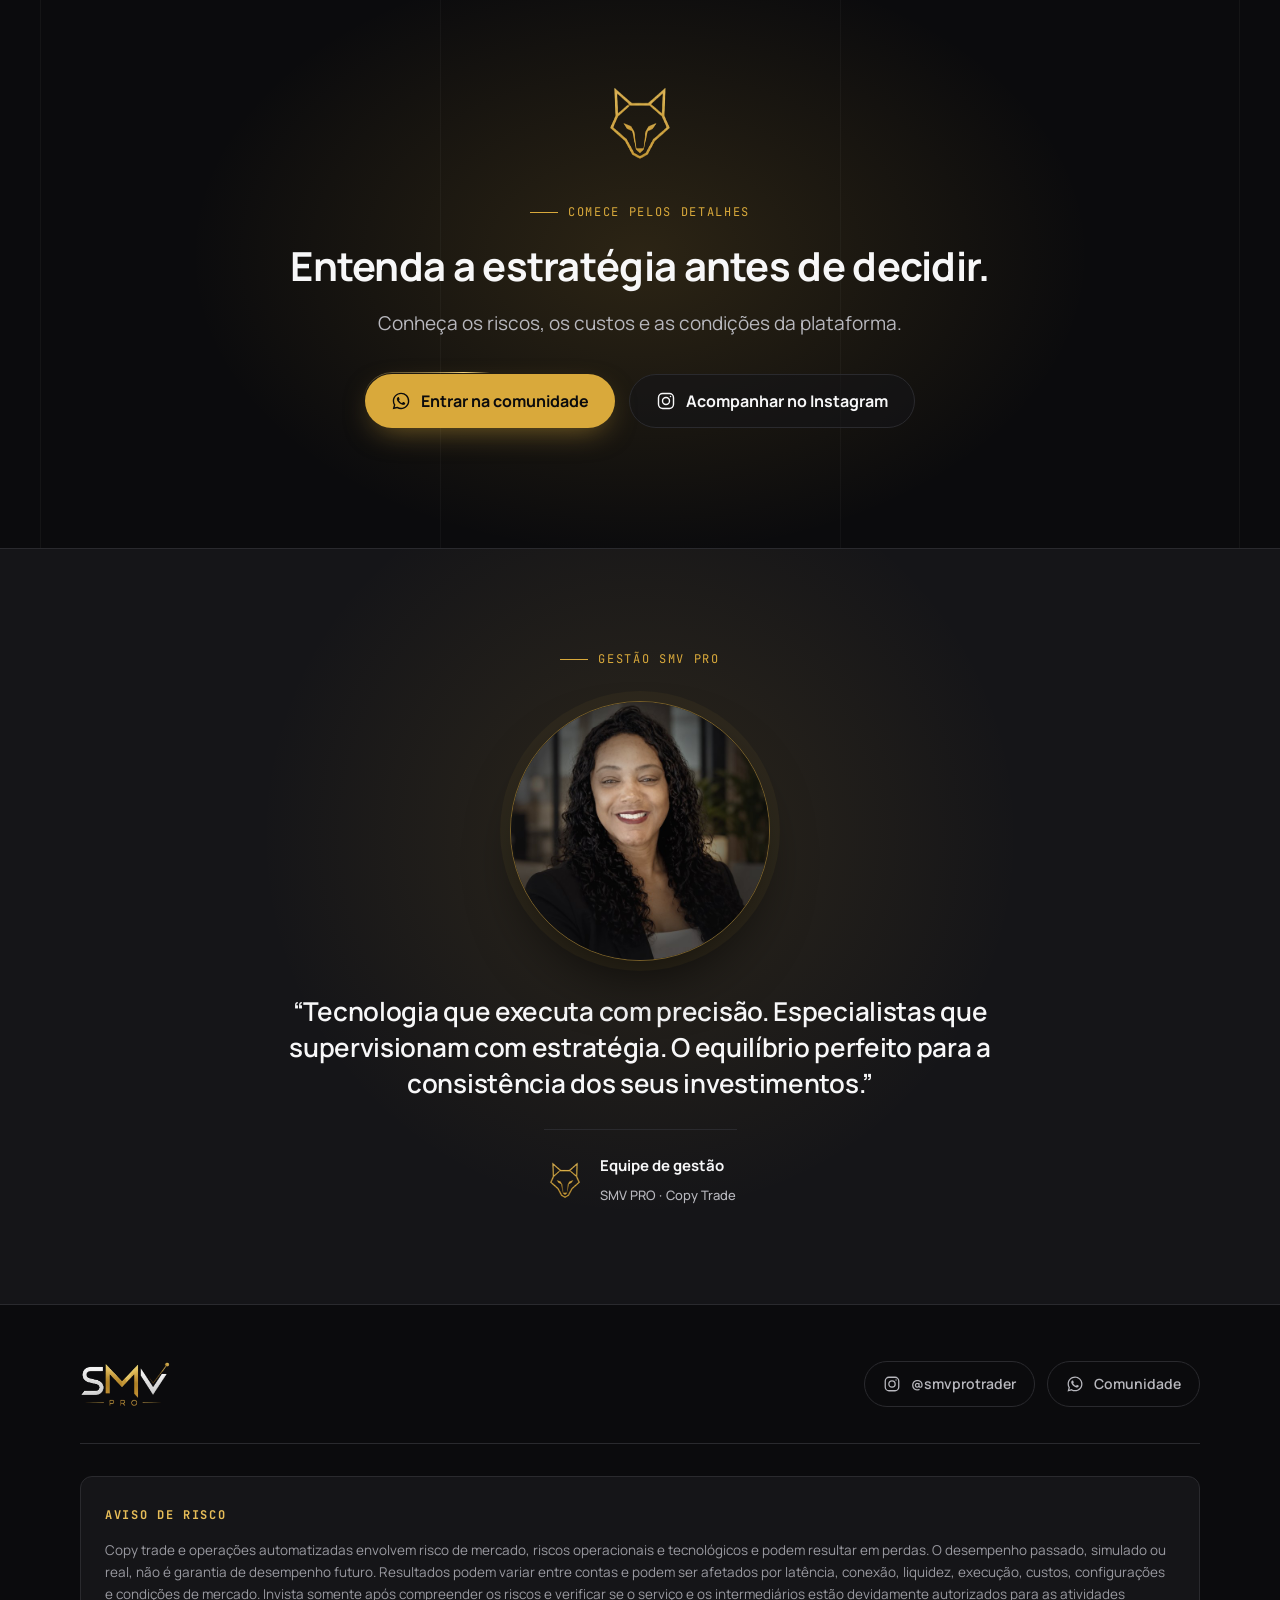
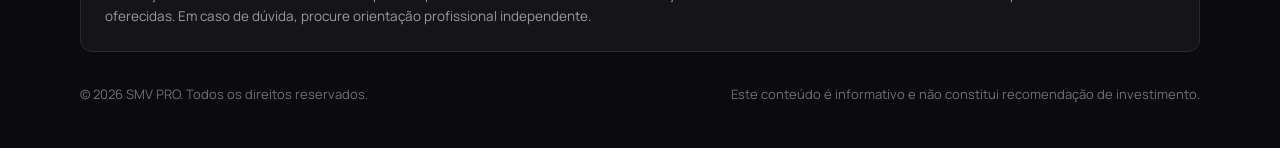
==== commit 7a2145c6: "feat: Ajustes site conforme feedback usuários" ====
--- a/index.html
+++ b/index.html
@@ -52,7 +52,7 @@
       <li><a href="#transparencia">Transparência</a></li>
       <li><a href="faq">Tire suas dúvidas</a></li>
     </ul>
-    <a class="btn btn-gold" href="https://chat.whatsapp.com/Ln5tlXqZ1qGDyKuhTqA6fg?mode=gi_t" target="_blank" rel="noopener" aria-label="Entrar na comunidade no WhatsApp"><svg><use href="#i-wa"/></svg><span>Entrar na comunidade</span></a>
+    <a class="btn btn-gold" href="https://chat.whatsapp.com/ECbBBKMobC15VnxsKSxElW?s=cl&amp;p=i&amp;mlu=4&amp;ilr=4" target="_blank" rel="noopener" aria-label="Entrar na comunidade no WhatsApp"><svg><use href="#i-wa"/></svg><span>Entrar na comunidade</span></a>
   </div>
 </header>
 
@@ -67,9 +67,10 @@
       <h1 class="rv d1" style="margin-top:22px">Mais <em>estratégia</em> para o seu dinheiro. <span class="dim">Menos decisões no improviso.</span></h1>
       <p class="lead rv d2">Acompanhe uma estratégia de Copy Trade em que a maior parte da execução é feita pelo EA, com operações manuais complementares e monitoramento contínuo. E, quando precisar, conte com uma comunidade para acompanhar sua carteira.</p>
       <div class="cta-row rv d3">
-        <a class="btn btn-gold beam" href="https://chat.whatsapp.com/Ln5tlXqZ1qGDyKuhTqA6fg?mode=gi_t" target="_blank" rel="noopener"><svg><use href="#i-wa"/></svg>Quero conhecer o Copy Trade</a>
+        <a class="btn btn-gold beam" href="https://chat.whatsapp.com/ECbBBKMobC15VnxsKSxElW?s=cl&amp;p=i&amp;mlu=4&amp;ilr=4" target="_blank" rel="noopener"><svg><use href="#i-wa"/></svg>Entrar na comunidade</a>
         <a class="btn btn-ghost" href="https://www.instagram.com/smvprotrader/" target="_blank" rel="noopener"><svg><use href="#i-ig"/></svg>Ver @smvprotrader</a>
       </div>
+      <p class="small muted rv d3" style="margin-top:16px">Todos os botões de WhatsApp do site levam ao mesmo lugar: o grupo da comunidade SMV PRO, onde a equipe tira suas dúvidas antes de você decidir.</p>
     </div>
 
     <div class="terminal rv d2" aria-label="Como a cópia das operações acontece">
@@ -98,8 +99,8 @@
 
 <div class="marquee" aria-hidden="true">
   <div class="track">
-    <span>Execução predominantemente automatizada</span><span>Operações manuais complementares</span><span>Monitoramento contínuo</span><span>Comunidade para acompanhar a carteira</span><span>Você no controle da sua conta</span><span>Riscos explicados antes de decidir</span>
-    <span>Execução predominantemente automatizada</span><span>Operações manuais complementares</span><span>Monitoramento contínuo</span><span>Comunidade para acompanhar a carteira</span><span>Você no controle da sua conta</span><span>Riscos explicados antes de decidir</span>
+    <span>Estratégia híbrida</span><span>Plataforma parceira 4XC</span><span>Você no controle da sua conta</span><span>Comunidade SMV PRO</span><span>Riscos explicados antes de decidir</span>
+    <span>Estratégia híbrida</span><span>Plataforma parceira 4XC</span><span>Você no controle da sua conta</span><span>Comunidade SMV PRO</span><span>Riscos explicados antes de decidir</span>
   </div>
 </div>
 
@@ -113,7 +114,7 @@
     </div>
     <div class="rv d1">
       <p class="big">Entre trabalho e compromissos, o mercado consome tempo e energia. Agir por impulso, <span class="gold">sem um plano claro</span>, torna tudo mais difícil.</p>
-      <p class="muted" style="margin-top:22px">O Copy Trade SMV PRO foi pensado para quem busca uma forma estruturada de acompanhar uma estratégia de negociação, com execução predominantemente automatizada e suporte de uma comunidade. Você mantém o controle da sua conta e acompanha as informações disponibilizadas pela plataforma, conforme suas funcionalidades e regras.</p>
+      <p class="muted" style="margin-top:22px">O Copy Trade SMV PRO foi pensado para quem busca uma forma estruturada de acompanhar uma estratégia de negociação, sem precisar passar o dia diante da tela.</p>
       <div class="pill-list">
         <span class="pill"><s>Decisões no improviso</s></span>
         <span class="pill"><s>Tela aberta o dia todo</s></span>
@@ -151,50 +152,32 @@
   <div class="wrap">
     <div class="sec-head rv">
       <span class="mono eyebrow">Como funciona</span>
-      <h2>Cinco camadas trabalhando em conjunto.</h2>
-      <p class="lead">Copy trade é uma modalidade em que as operações de uma estratégia de referência são replicadas em outra conta por meio de uma plataforma. No SMV PRO, a proposta combina:</p>
-    </div>
-    <div class="steps">
-      <div class="step rv"><span class="n">01</span><h3>Execução automatizada</h3><p>O EA executa a maior parte das operações segundo os parâmetros da estratégia.</p></div>
-      <div class="step rv d1"><span class="n">02</span><h3>Atuação manual complementar</h3><p>Operações manuais complementam o EA, de acordo com critérios definidos pela equipe.</p></div>
-      <div class="step rv d2"><span class="n">03</span><h3>Monitoramento contínuo</h3><p>A estratégia é acompanhada e revisada de forma contínua.</p></div>
-      <div class="step rv d3"><span class="n">04</span><h3>Comunidade</h3><p>Canais de suporte e acompanhamento relacionados à sua carteira.</p></div>
-      <div class="step rv d4"><span class="n">05</span><h3>Plataforma parceira</h3><p>Gestão de conta por meio de plataforma associada à 4XC.</p></div>
-    </div>
-  </div>
-</section>
-
-<!-- BENTO -->
-<section class="sec" style="padding-top:40px">
-  <div class="wrap">
-    <div class="sec-head rv">
-      <span class="mono eyebrow">O que você encontra</span>
       <h2>Tecnologia com acompanhamento humano.</h2>
-      <p class="lead">A automação executa regras com consistência. Por isso a SMV PRO combina o EA com acompanhamento da estratégia e uma comunidade disponível para suporte.</p>
+      <p class="lead">Copy trade é uma modalidade em que as operações de uma estratégia de referência são replicadas em outra conta por meio de uma plataforma. No SMV PRO, isso acontece assim:</p>
     </div>
     <div class="bento">
       <article class="card c-a rv">
         <div class="ic"><svg><use href="#i-chip"/></svg></div>
         <h3>Uma estratégia híbrida, não um robô solto</h3>
-        <p>A execução é predominantemente automatizada, com operações manuais complementares e um processo de revisão contínuo por trás.</p>
+        <p>O EA executa a maior parte das operações segundo os parâmetros da estratégia. Operações manuais complementam o EA, conforme critérios definidos pela equipe, e tudo passa por monitoramento e revisão contínuos.</p>
         <div class="split-bar" aria-hidden="true"><i class="ea"></i><i class="mn"></i><i class="mo"></i></div>
         <div class="legend"><span><b style="background:var(--gold)"></b>EA · predominante</span><span><b style="background:var(--champagne)"></b>Manual · complementar</span><span><b style="background:var(--steel)"></b>Monitoramento</span></div>
         <p class="small" style="color:#6f6f76;margin-top:10px">Representação conceitual; não indica proporção exata.</p>
       </article>
       <article class="card c-b rv d1">
-        <div class="ic"><svg><use href="#i-hand"/></svg></div>
-        <h3>Atuação manual</h3>
-        <p>Operações manuais complementam a atuação do EA, seguindo critérios e procedimentos da equipe.</p>
+        <div class="ic"><svg><use href="#i-layers"/></svg></div>
+        <h3>Plataforma parceira</h3>
+        <p>As operações são replicadas na sua conta por uma plataforma de gerenciamento usada em parceria com a 4XC.</p>
       </article>
       <article class="card c-c rv">
-        <div class="ic"><svg><use href="#i-radar"/></svg></div>
-        <h3>Monitoramento</h3>
-        <p>Acompanhamento contínuo e processo de revisão da estratégia.</p>
+        <div class="ic"><svg><use href="#i-user"/></svg></div>
+        <h3>Você no controle</h3>
+        <p>A conta é sua. Posições e histórico ficam visíveis na própria plataforma.</p>
       </article>
       <article class="card c-d rv d1">
         <div class="ic"><svg><use href="#i-users"/></svg></div>
         <h3>Comunidade</h3>
-        <p>Um lugar para tirar dúvidas e acompanhar sua carteira junto de outros participantes.</p>
+        <p>Suporte e acompanhamento da carteira junto da equipe e de outros participantes.</p>
       </article>
       <article class="card c-e rv d2">
         <div class="ic"><svg><use href="#i-doc"/></svg></div>
@@ -202,19 +185,43 @@
         <p>Funcionamento, custos, riscos e histórico apresentados antes de você decidir.</p>
       </article>
     </div>
+  </div>
+</section>
+
+<!-- COMMUNITY -->
+<section class="sec" id="comunidade" style="padding-top:40px">
+  <div class="wrap">
+    <div class="community rv">
+      <div style="position:relative">
+        <span class="mono eyebrow">Comunidade SMV PRO</span>
+        <h2 style="margin:16px 0 18px">Uma comunidade para acompanhar sua jornada.</h2>
+        <p class="lead">Um grupo no WhatsApp com a equipe e outros participantes. É onde você tira dúvidas sobre o serviço e acompanha sua carteira — e o canal para falar com a equipe antes de tomar qualquer decisão.</p>
+        <div class="cta-row" style="margin-top:32px">
+          <a class="btn btn-gold" href="https://chat.whatsapp.com/ECbBBKMobC15VnxsKSxElW?s=cl&amp;p=i&amp;mlu=4&amp;ilr=4" target="_blank" rel="noopener"><svg><use href="#i-wa"/></svg>Entrar na comunidade</a>
+          <a class="btn btn-ghost" href="https://www.instagram.com/smvprotrader/" target="_blank" rel="noopener"><svg><use href="#i-ig"/></svg>Seguir no Instagram</a>
+        </div>
+      </div>
+      <div class="chat" aria-hidden="true">
+        <div class="bubble"><small>Participante</small>Como eu acompanho as operações que foram copiadas na minha conta?</div>
+        <div class="bubble r"><small>Equipe SMV PRO</small>Pela própria plataforma. Te mostramos onde ver posições e histórico, passo a passo.</div>
+        <div class="bubble"><small>Participante</small>E quais são os riscos e custos antes de começar?</div>
+        <div class="bubble r"><small>Equipe SMV PRO</small>Explicamos tudo antes da adesão: regras de cópia, custos e riscos.</div>
+        <p class="chat-cap">Conversa ilustrativa</p>
+      </div>
+    </div>
 
     <div class="duo" style="margin-top:16px">
       <div class="card rv">
-        <span class="label">O que o acompanhamento é</span>
+        <span class="label">O que a comunidade é</span>
         <h3>Suporte para você entender e acompanhar</h3>
         <ul class="check">
           <li><svg><use href="#i-check"/></svg>Orientação sobre o funcionamento do serviço</li>
           <li><svg><use href="#i-check"/></svg>Esclarecimento de dúvidas operacionais</li>
-          <li><svg><use href="#i-check"/></svg>Apoio para acompanhar sua carteira em comunidade</li>
+          <li><svg><use href="#i-check"/></svg>Apoio para acompanhar sua carteira em grupo</li>
         </ul>
       </div>
       <div class="card rv d1">
-        <span class="label">O que ele não é</span>
+        <span class="label">O que ela não é</span>
         <h3>Transparência sobre os limites</h3>
         <ul class="check x">
           <li><svg><use href="#i-minus"/></svg>Gestão individualizada da sua carteira</li>
@@ -226,30 +233,6 @@
   </div>
 </section>
 
-<!-- COMMUNITY -->
-<section class="sec" id="comunidade" style="padding-top:40px">
-  <div class="wrap">
-    <div class="community rv">
-      <div style="position:relative">
-        <span class="mono eyebrow">Comunidade SMV PRO</span>
-        <h2 style="margin:16px 0 18px">Uma comunidade para acompanhar sua jornada.</h2>
-        <p class="lead">Participar do SMV PRO significa ter onde buscar orientação sobre o serviço, esclarecer dúvidas operacionais e encontrar apoio para acompanhar sua carteira. Entre no grupo e converse com a equipe antes de tomar qualquer decisão.</p>
-        <div class="cta-row" style="margin-top:32px">
-          <a class="btn btn-gold" href="https://chat.whatsapp.com/Ln5tlXqZ1qGDyKuhTqA6fg?mode=gi_t" target="_blank" rel="noopener"><svg><use href="#i-wa"/></svg>Entrar na comunidade</a>
-          <a class="btn btn-ghost" href="https://www.instagram.com/smvprotrader/" target="_blank" rel="noopener"><svg><use href="#i-ig"/></svg>Seguir no Instagram</a>
-        </div>
-      </div>
-      <div class="chat" aria-hidden="true">
-        <div class="bubble"><small>Participante</small>Como eu acompanho as operações que foram copiadas na minha conta?</div>
-        <div class="bubble r"><small>Equipe SMV PRO</small>Pela própria plataforma. Te mostramos onde ver posições e histórico, passo a passo.</div>
-        <div class="bubble"><small>Participante</small>E quais são os riscos e custos antes de começar?</div>
-        <div class="bubble r"><small>Equipe SMV PRO</small>Explicamos tudo antes da adesão: regras de cópia, custos e riscos.</div>
-        <p class="chat-cap">Conversa ilustrativa</p>
-      </div>
-    </div>
-  </div>
-</section>
-
 <!-- PLATFORM + TRANSPARENCY (light) -->
 <section class="light sec" id="transparencia">
   <div class="wrap">
@@ -258,9 +241,6 @@
         <span class="mono eyebrow">Plataforma e conta</span>
         <h2 style="margin:16px 0 18px">Sua conta, numa plataforma parceira.</h2>
         <p class="lead">A operação é realizada por meio de uma plataforma de gerenciamento de contas utilizada em parceria com a 4XC.</p>
-        <div class="cta-row" style="margin-top:28px">
-          <a class="btn btn-dark" href="https://chat.whatsapp.com/Ln5tlXqZ1qGDyKuhTqA6fg?mode=gi_t" target="_blank" rel="noopener">Entender como funciona a plataforma<svg><use href="#i-arrow"/></svg></a>
-        </div>
       </div>
       <div class="box rv d1">
         <h3>Antes de aderir, confira</h3>
@@ -289,10 +269,9 @@
     <div class="rv">
       <span class="mono eyebrow">Perguntas frequentes</span>
       <h2 style="margin:16px 0 18px">Respostas diretas.</h2>
-      <p class="muted">Ficou alguma dúvida? Pergunte direto para a equipe na comunidade.</p>
+      <p class="muted">Ficou alguma dúvida? Veja a lista completa ou pergunte direto para a equipe na <a href="#comunidade" class="gold">comunidade</a>.</p>
       <div class="cta-row" style="margin-top:24px">
         <a class="btn btn-gold" href="faq">Ver todas as perguntas<svg><use href="#i-arrow"/></svg></a>
-        <a class="btn btn-ghost" href="https://chat.whatsapp.com/Ln5tlXqZ1qGDyKuhTqA6fg?mode=gi_t" target="_blank" rel="noopener"><svg><use href="#i-wa"/></svg>Falar com a equipe</a>
       </div>
     </div>
     <div class="rv d1">
@@ -300,7 +279,6 @@
       <details><summary>O que significa ser híbrido?<span class="pm"></span></summary><p>Significa que a maior parte das operações é executada pelo EA e que operações manuais atuam de forma complementar, segundo critérios definidos pela equipe. Os detalhes de proporção, critérios de intervenção e contingência são apresentados pela equipe SMV PRO.</p></details>
       <details><summary>O EA é atualizado ou aprimorado?<span class="pm"></span></summary><p>A estratégia é monitorada e pode ser revisada. Mudanças não garantem melhor desempenho.</p></details>
       <details><summary>Posso acompanhar ou interromper as operações?<span class="pm"></span></summary><p>Isso depende dos recursos e regras da plataforma. A equipe mostra na comunidade como consultar posições, pausar a cópia, encerrar operações e sacar recursos, além de eventuais prazos e limitações.</p></details>
-      <details><summary>A comunidade administra minha carteira?<span class="pm"></span></summary><p>Não. A comunidade oferece acompanhamento e suporte conforme o escopo do serviço. Ela não é gestão individual nem aconselhamento personalizado.</p></details>
       <details><summary>Como funciona a parceria com a 4XC?<span class="pm"></span></summary><p>A operação é feita por meio de uma plataforma de gerenciamento de contas utilizada em parceria com a 4XC. Consulte os termos oficiais da plataforma e da corretora antes de aderir, e fale com a equipe para entender o papel de cada entidade.</p></details>
       <details><summary>Quais são os custos?<span class="pm"></span></summary><p>Todos os custos aplicáveis (remuneração do serviço, spread, comissão, swap, conversão cambial e custos da plataforma, se houver) são apresentados pela equipe antes da adesão. Peça os detalhes na comunidade.</p></details>
     </div>
@@ -316,7 +294,7 @@
     <h2 class="rv d1" style="margin-top:16px">Entenda a estratégia antes de decidir.</h2>
     <p class="lead rv d2">Conheça os riscos, os custos e as condições da plataforma.</p>
     <div class="cta-row rv d3">
-      <a class="btn btn-gold beam" href="https://chat.whatsapp.com/Ln5tlXqZ1qGDyKuhTqA6fg?mode=gi_t" target="_blank" rel="noopener"><svg><use href="#i-wa"/></svg>Quero conhecer o Copy Trade SMV PRO</a>
+      <a class="btn btn-gold beam" href="https://chat.whatsapp.com/ECbBBKMobC15VnxsKSxElW?s=cl&amp;p=i&amp;mlu=4&amp;ilr=4" target="_blank" rel="noopener"><svg><use href="#i-wa"/></svg>Entrar na comunidade</a>
       <a class="btn btn-ghost" href="https://www.instagram.com/smvprotrader/" target="_blank" rel="noopener"><svg><use href="#i-ig"/></svg>Acompanhar no Instagram</a>
     </div>
   </div>
@@ -342,7 +320,7 @@
       <a class="brand" href="#topo"><img src="assets/logo-smv-pro.jpg" alt="SMV PRO" width="90" height="46"></a>
       <div class="socials">
         <a href="https://www.instagram.com/smvprotrader/" target="_blank" rel="noopener"><svg><use href="#i-ig"/></svg>@smvprotrader</a>
-        <a href="https://chat.whatsapp.com/Ln5tlXqZ1qGDyKuhTqA6fg?mode=gi_t" target="_blank" rel="noopener"><svg><use href="#i-wa"/></svg>Comunidade</a>
+        <a href="https://chat.whatsapp.com/ECbBBKMobC15VnxsKSxElW?s=cl&amp;p=i&amp;mlu=4&amp;ilr=4" target="_blank" rel="noopener"><svg><use href="#i-wa"/></svg>Comunidade</a>
       </div>
     </div>
     <div class="risk">
@@ -353,7 +331,7 @@
   </div>
 </footer>
 
-<a class="float-wa" href="https://chat.whatsapp.com/Ln5tlXqZ1qGDyKuhTqA6fg?mode=gi_t" target="_blank" rel="noopener" aria-label="Entrar na comunidade no WhatsApp"><svg><use href="#i-wa"/></svg></a>
+<a class="float-wa" href="https://chat.whatsapp.com/ECbBBKMobC15VnxsKSxElW?s=cl&amp;p=i&amp;mlu=4&amp;ilr=4" target="_blank" rel="noopener" aria-label="Entrar na comunidade no WhatsApp"><svg><use href="#i-wa"/></svg></a>
 
 <script src="js/app.js" defer></script>
 </body>
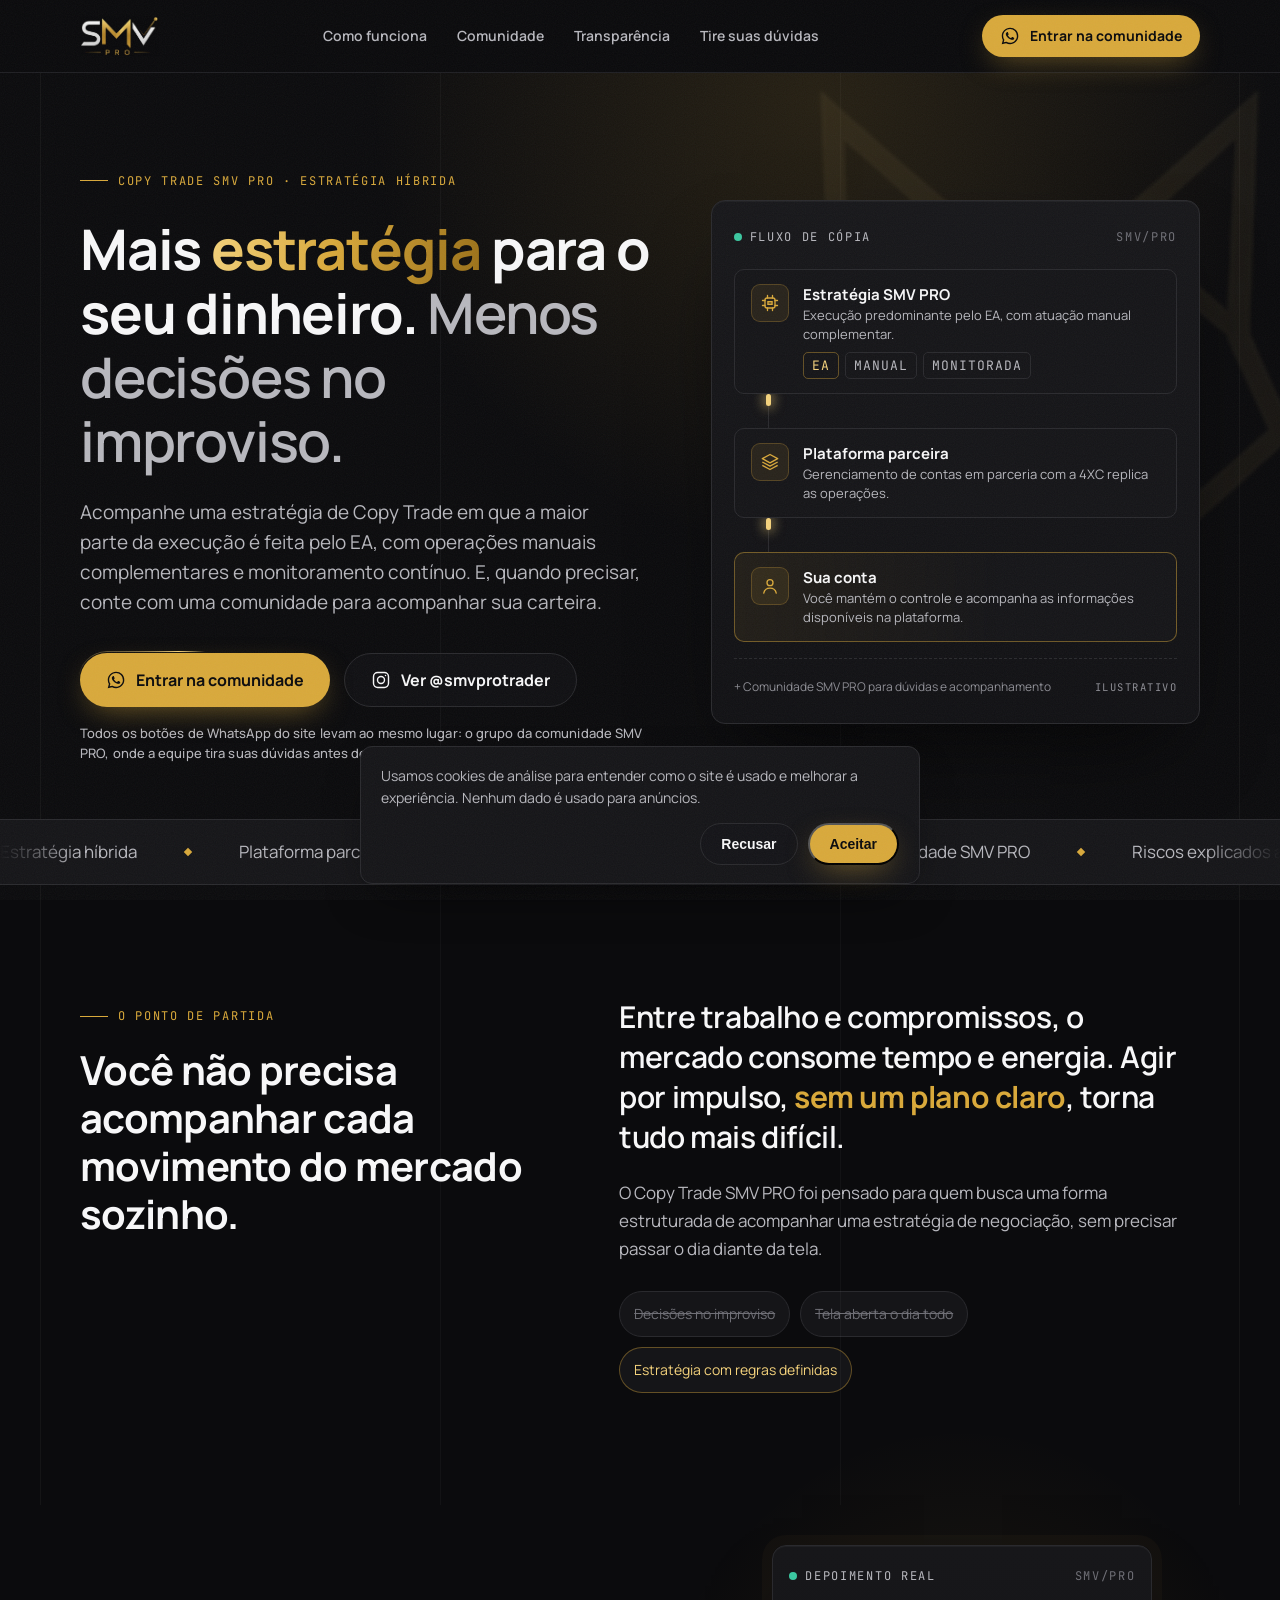
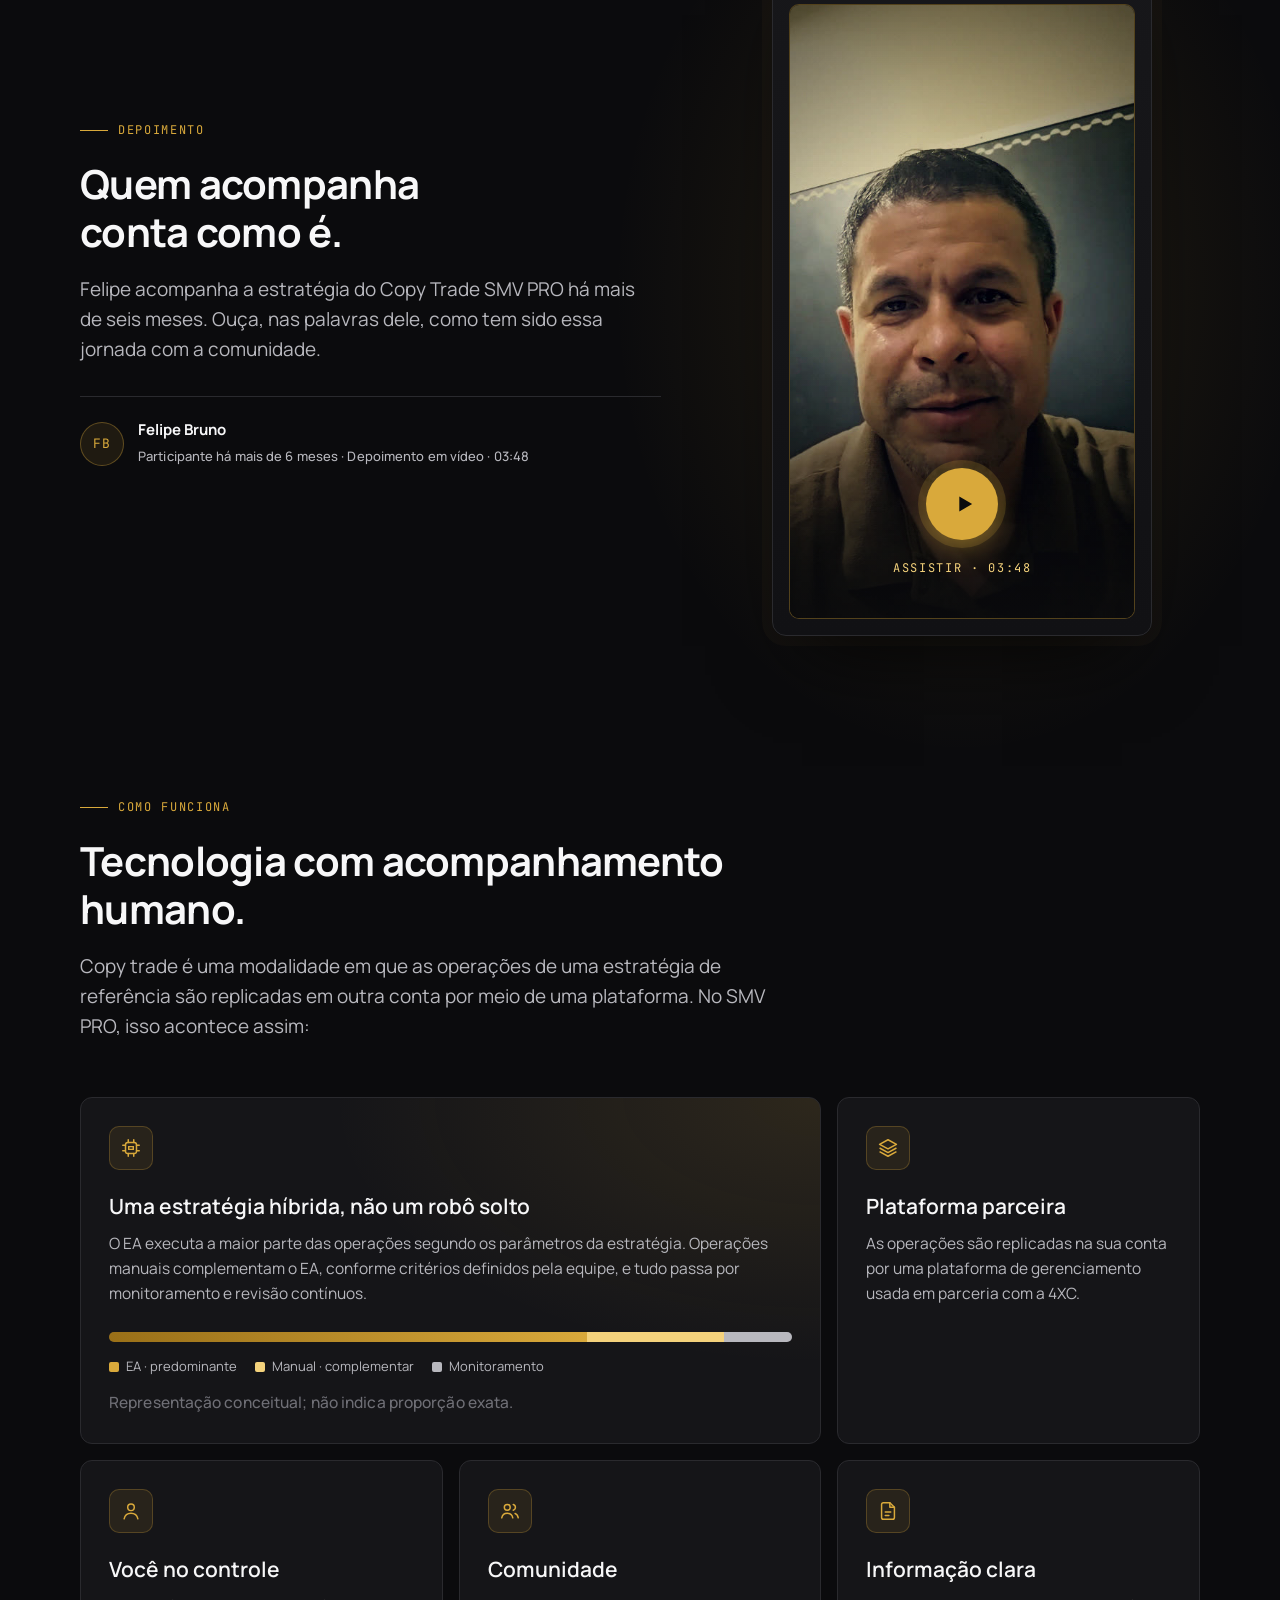
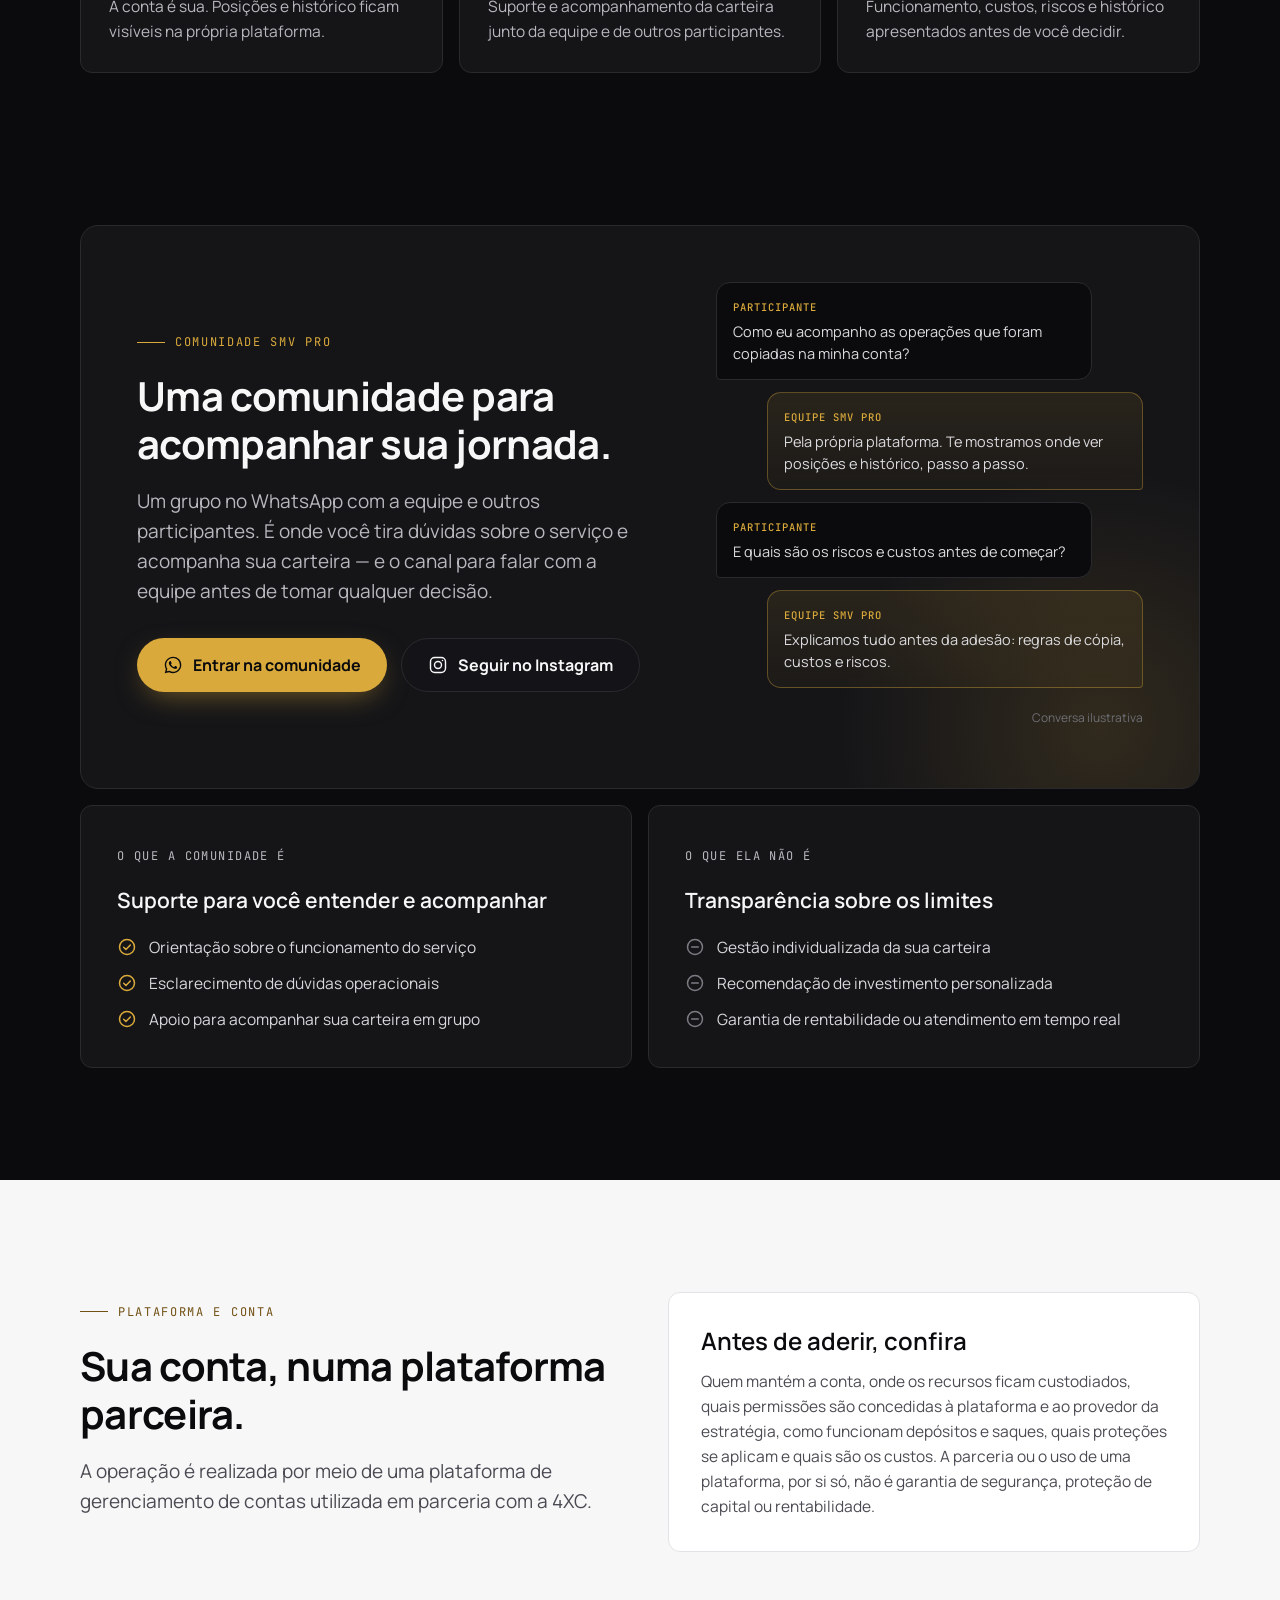
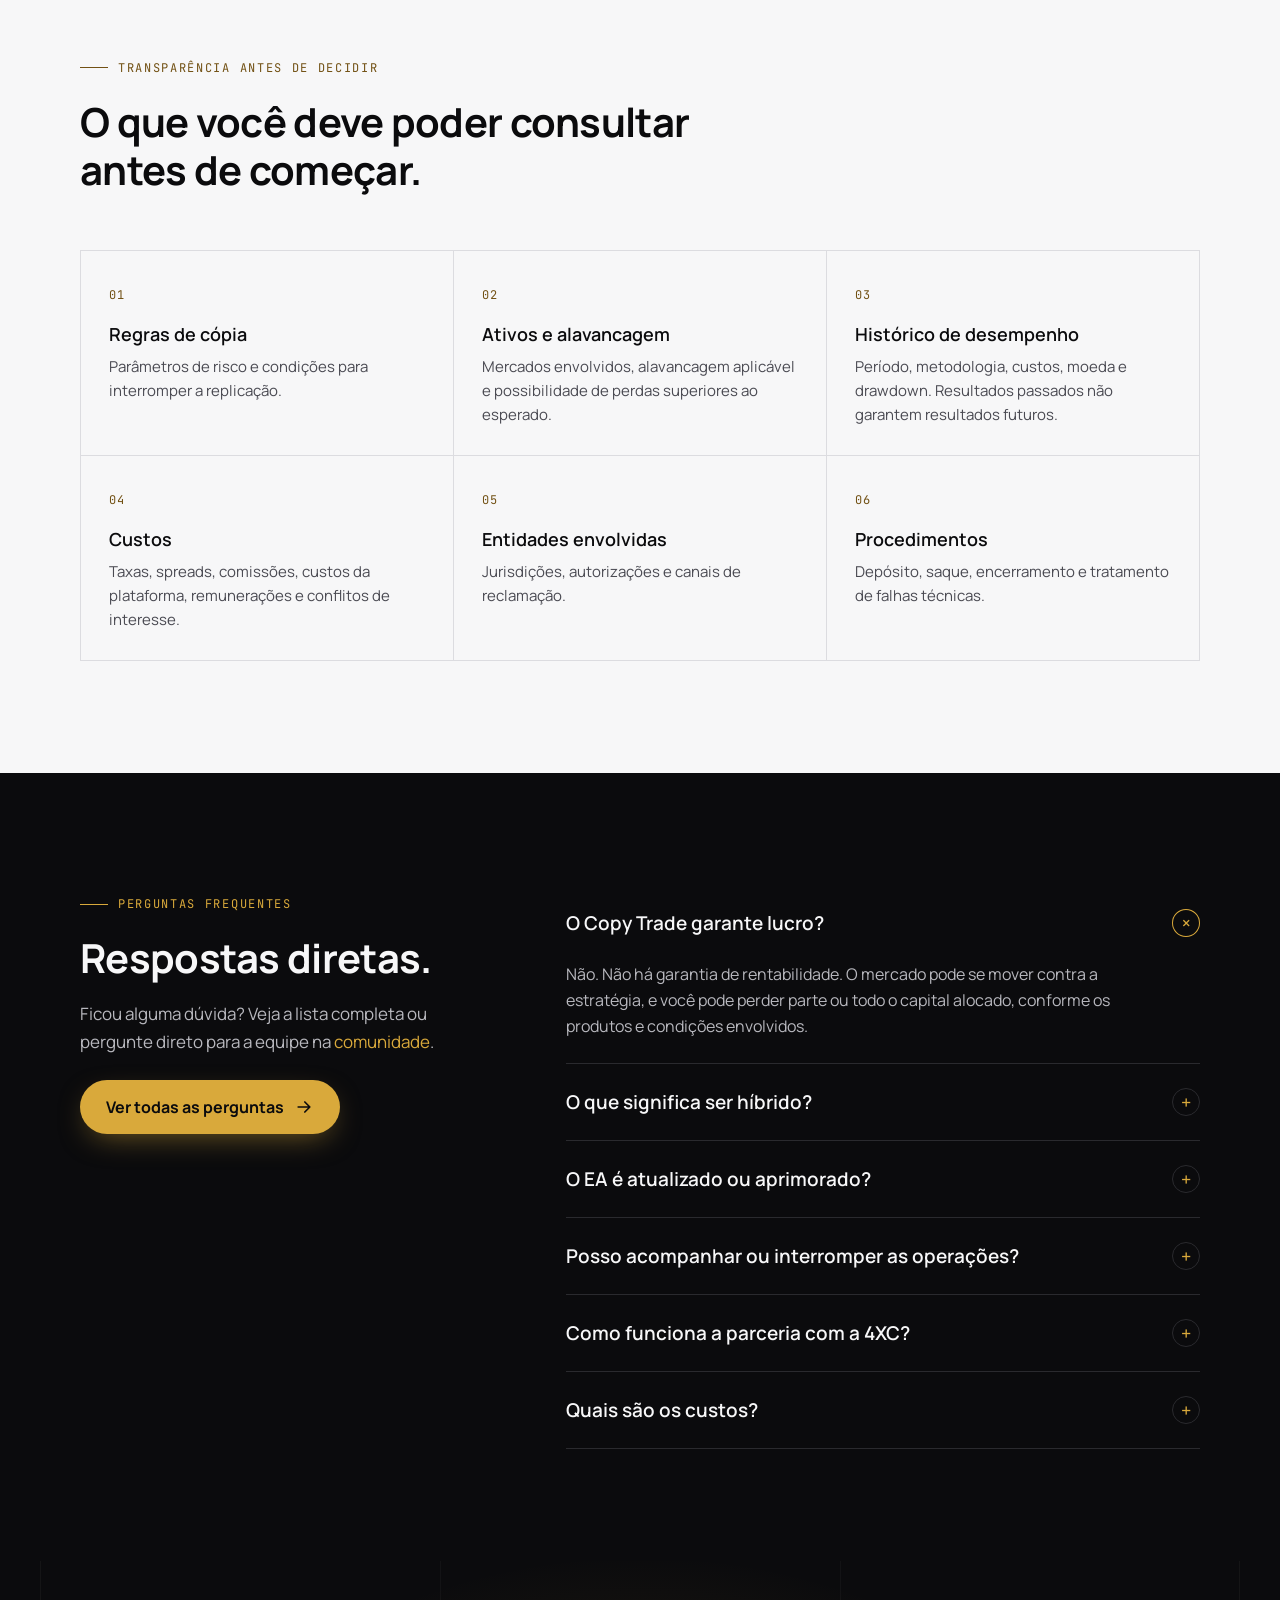
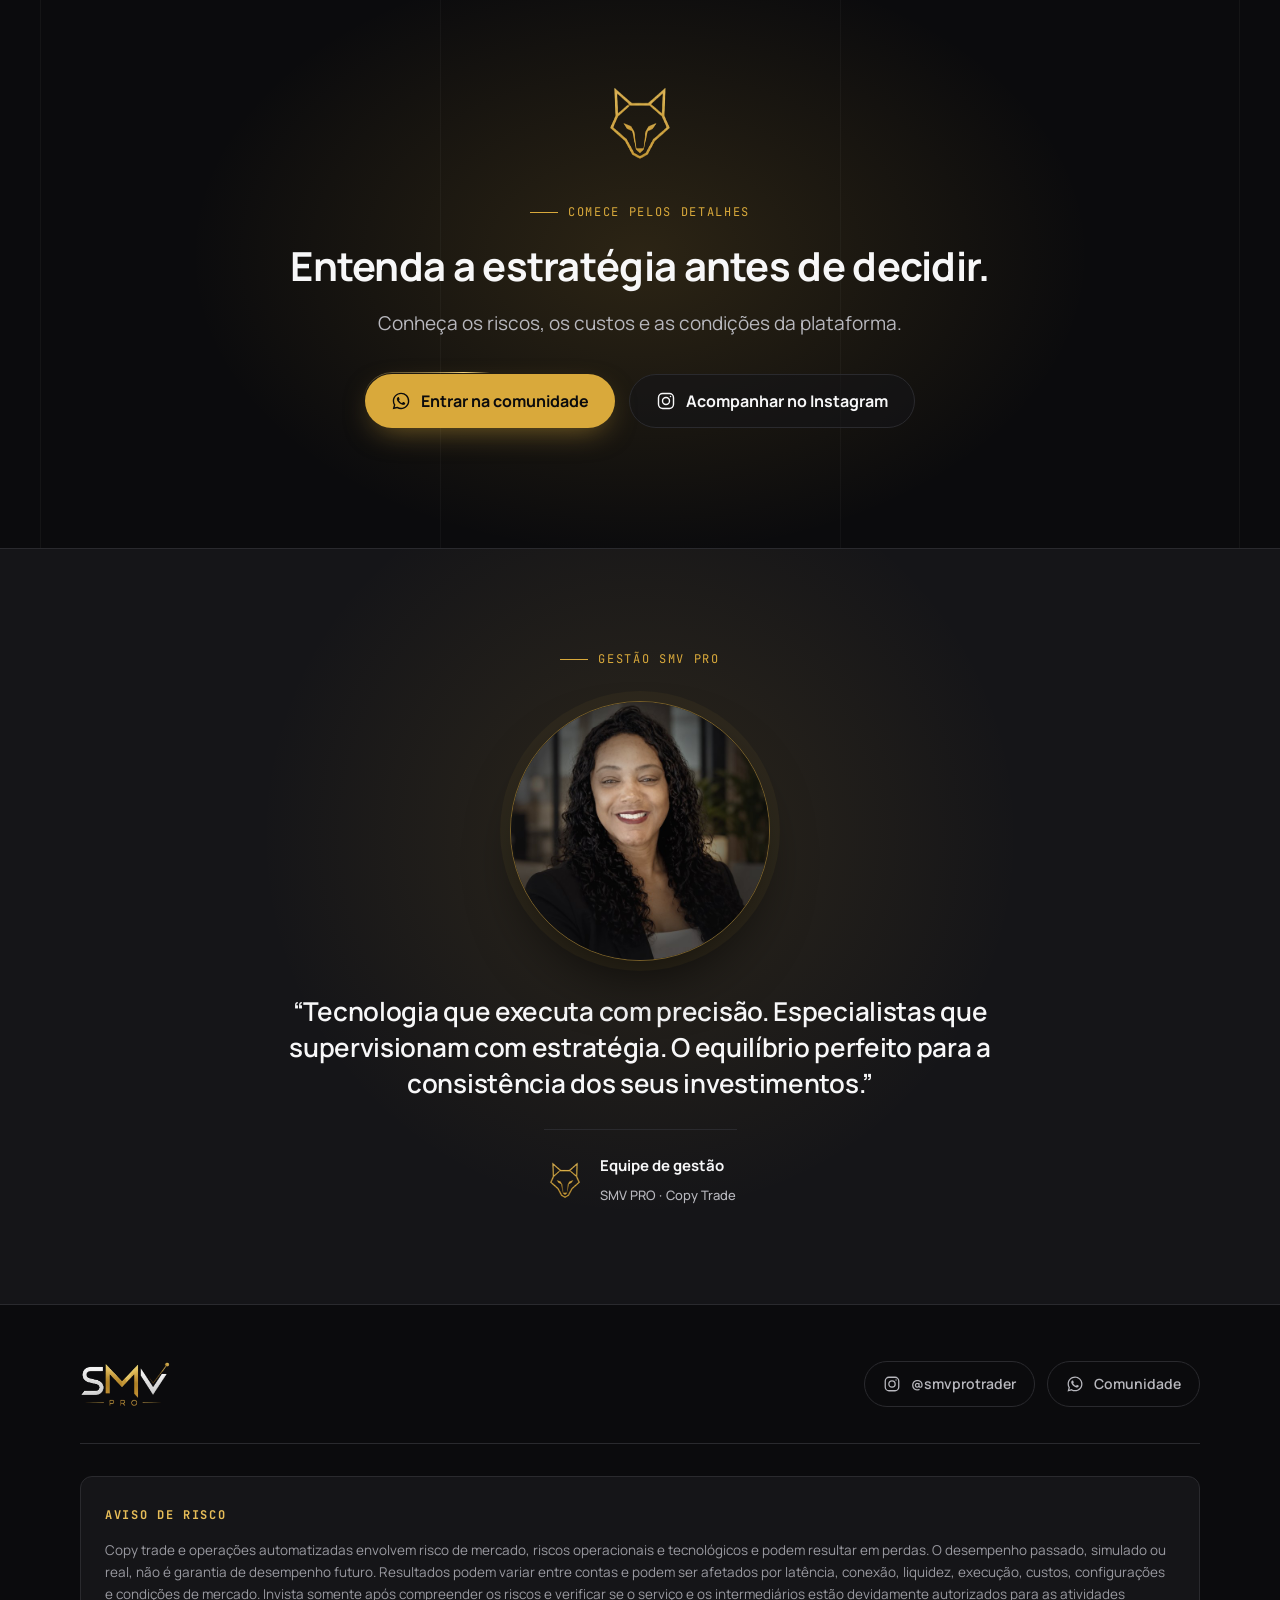
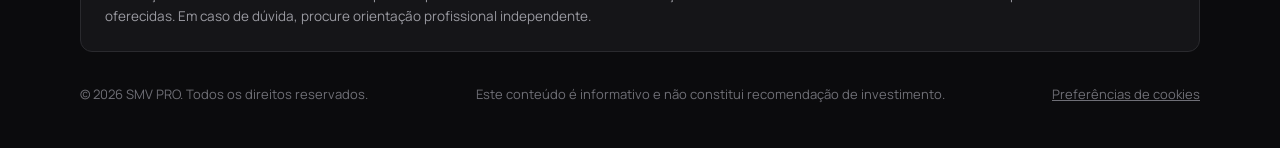
==== commit 7dd0aed8: "feat: Instalando e configurando GTM" ====
--- a/index.html
+++ b/index.html
@@ -3,6 +3,14 @@
 <head>
 <meta charset="utf-8">
 <meta name="viewport" content="width=device-width, initial-scale=1">
+<script src="js/consent.js"></script>
+<!-- Google Tag Manager -->
+<script>(function(w,d,s,l,i){w[l]=w[l]||[];w[l].push({'gtm.start':
+new Date().getTime(),event:'gtm.js'});var f=d.getElementsByTagName(s)[0],
+j=d.createElement(s),dl=l!='dataLayer'?'&l='+l:'';j.async=true;j.src=
+'https://www.googletagmanager.com/gtm.js?id='+i+dl;f.parentNode.insertBefore(j,f);
+})(window,document,'script','dataLayer','GTM-MH2JNZZM');</script>
+<!-- End Google Tag Manager -->
 <title>Copy Trade SMV PRO — Estratégia híbrida com comunidade</title>
 <meta name="description" content="Copy Trade SMV PRO: estratégia híbrida com execução predominantemente automatizada pelo EA, operações manuais complementares, monitoramento contínuo e uma comunidade para acompanhar sua carteira.">
 <meta name="theme-color" content="#0B0B0D">
@@ -25,6 +33,10 @@
 -->
 </head>
 <body>
+<!-- Google Tag Manager (noscript) -->
+<noscript><iframe src="https://www.googletagmanager.com/ns.html?id=GTM-MH2JNZZM"
+height="0" width="0" style="display:none;visibility:hidden"></iframe></noscript>
+<!-- End Google Tag Manager (noscript) -->
 
 <!-- SVG sprite -->
 <svg width="0" height="0" style="position:absolute" aria-hidden="true">
@@ -43,7 +55,7 @@
   <symbol id="i-alert" viewBox="0 0 24 24"><g fill="none" stroke="currentColor" stroke-width="1.8" stroke-linecap="round"><path d="M12 3 2 20h20L12 3Z" stroke-linejoin="round"/><path d="M12 10v4.5M12 17.4v.1"/></g></symbol>
 </svg>
 
-<header class="nav">
+<header class="nav" data-section="nav">
   <div class="wrap">
     <a class="brand" href="#topo" aria-label="SMV PRO — início"><img src="assets/logo-smv-pro.jpg" alt="SMV PRO" width="120" height="61"></a>
     <ul>
@@ -58,7 +70,7 @@
 
 <main id="topo">
 <!-- HERO -->
-<section class="hero">
+<section class="hero" data-section="hero">
   <div class="gridlines"></div>
   <img class="fox-mark" src="assets/fox.png" alt="" aria-hidden="true">
   <div class="wrap hero-grid">
@@ -105,7 +117,7 @@
 </div>
 
 <!-- PROBLEM -->
-<section class="sec">
+<section class="sec" data-section="problema">
   <div class="gridlines"></div>
   <div class="wrap problem">
     <div class="rv">
@@ -125,7 +137,7 @@
 </section>
 
 <!-- TESTIMONIAL -->
-<section class="sec" id="depoimento" style="padding-top:40px">
+<section class="sec" id="depoimento" data-section="depoimento" style="padding-top:40px">
   <div class="wrap testimonial">
     <div class="rv">
       <span class="mono eyebrow">Depoimento</span>
@@ -140,7 +152,7 @@
     <figure class="t-video rv d1">
       <div class="term-head"><span class="mono"><span class="dot"></span>Depoimento real</span><span class="mono" style="color:#6f6f76">SMV/PRO</span></div>
       <div class="t-frame">
-        <video id="t-vid" src="assets/video/depoimento-smv-pro.mp4" poster="assets/video/depoimento-poster.jpg" preload="none" playsinline></video>
+        <video id="t-vid" data-title="Depoimento Felipe Bruno" src="assets/video/depoimento-smv-pro.mp4" poster="assets/video/depoimento-poster.jpg" preload="none" playsinline></video>
         <button class="t-play" type="button" aria-label="Assistir ao depoimento de Felipe Bruno"><span><svg viewBox="0 0 24 24"><path fill="currentColor" d="M8 5.5v13l11-6.5-11-6.5Z"/></svg></span><em class="mono">Assistir · 03:48</em></button>
       </div>
     </figure>
@@ -148,7 +160,7 @@
 </section>
 
 <!-- HOW IT WORKS -->
-<section class="sec" id="como-funciona" style="padding-top:40px">
+<section class="sec" id="como-funciona" data-section="como_funciona" style="padding-top:40px">
   <div class="wrap">
     <div class="sec-head rv">
       <span class="mono eyebrow">Como funciona</span>
@@ -189,7 +201,7 @@
 </section>
 
 <!-- COMMUNITY -->
-<section class="sec" id="comunidade" style="padding-top:40px">
+<section class="sec" id="comunidade" data-section="comunidade" style="padding-top:40px">
   <div class="wrap">
     <div class="community rv">
       <div style="position:relative">
@@ -234,7 +246,7 @@
 </section>
 
 <!-- PLATFORM + TRANSPARENCY (light) -->
-<section class="light sec" id="transparencia">
+<section class="light sec" id="transparencia" data-section="transparencia">
   <div class="wrap">
     <div class="platform">
       <div class="rv">
@@ -264,7 +276,7 @@
 </section>
 
 <!-- FAQ -->
-<section class="sec" id="faq">
+<section class="sec" id="faq" data-section="faq_resumo">
   <div class="wrap faq-grid">
     <div class="rv">
       <span class="mono eyebrow">Perguntas frequentes</span>
@@ -286,7 +298,7 @@
 </section>
 
 <!-- FINAL CTA -->
-<section class="final">
+<section class="final" data-section="cta_final">
   <div class="gridlines"></div>
   <div class="wrap">
     <img class="fox rv" src="assets/fox.png" width="84" height="84" alt="" aria-hidden="true">
@@ -302,7 +314,7 @@
 </main>
 
 <!-- MANAGEMENT BAND -->
-<section class="mgmt" aria-label="Gestão SMV PRO">
+<section class="mgmt" data-section="gestao" aria-label="Gestão SMV PRO">
   <div class="wrap">
     <span class="mono eyebrow rv">Gestão SMV PRO</span>
     <figure class="rv d1"><img src="assets/gestao.jpg" alt="Integrante da gestão SMV PRO" width="640" height="640"></figure>
@@ -314,7 +326,7 @@
   </div>
 </section>
 
-<footer>
+<footer data-section="rodape">
   <div class="wrap">
     <div class="f-top">
       <a class="brand" href="#topo"><img src="assets/logo-smv-pro.jpg" alt="SMV PRO" width="90" height="46"></a>
@@ -327,12 +339,13 @@
       <h4>Aviso de risco</h4>
       <p>Copy trade e operações automatizadas envolvem risco de mercado, riscos operacionais e tecnológicos e podem resultar em perdas. O desempenho passado, simulado ou real, não é garantia de desempenho futuro. Resultados podem variar entre contas e podem ser afetados por latência, conexão, liquidez, execução, custos, configurações e condições de mercado. Invista somente após compreender os riscos e verificar se o serviço e os intermediários estão devidamente autorizados para as atividades oferecidas. Em caso de dúvida, procure orientação profissional independente.</p>
     </div>
-    <div class="f-bot"><span>© <span id="y">2026</span> SMV PRO. Todos os direitos reservados.</span><span>Este conteúdo é informativo e não constitui recomendação de investimento.</span></div>
+    <div class="f-bot"><span>© <span id="y">2026</span> SMV PRO. Todos os direitos reservados.</span><span>Este conteúdo é informativo e não constitui recomendação de investimento.</span><button type="button" class="cc-link" data-consent-open>Preferências de cookies</button></div>
   </div>
 </footer>
 
-<a class="float-wa" href="https://chat.whatsapp.com/ECbBBKMobC15VnxsKSxElW?s=cl&amp;p=i&amp;mlu=4&amp;ilr=4" target="_blank" rel="noopener" aria-label="Entrar na comunidade no WhatsApp"><svg><use href="#i-wa"/></svg></a>
+<a class="float-wa" data-section="botao_flutuante" href="https://chat.whatsapp.com/ECbBBKMobC15VnxsKSxElW?s=cl&amp;p=i&amp;mlu=4&amp;ilr=4" target="_blank" rel="noopener" aria-label="Entrar na comunidade no WhatsApp"><svg><use href="#i-wa"/></svg></a>
 
 <script src="js/app.js" defer></script>
+<script src="js/analytics.js" defer></script>
 </body>
 </html>
--- a/css/styles.css
+++ b/css/styles.css
@@ -294,3 +294,12 @@
   *,*::before,*::after{animation:none!important;transition:none!important}
   .rv{opacity:1;transform:none;filter:none}
 }
+
+/* aviso de cookies */
+.cc-banner{position:fixed;left:16px;right:16px;bottom:16px;z-index:70;max-width:560px;margin:0 auto;padding:18px 20px;border-radius:var(--r);background:var(--carbon);border:1px solid var(--graphite);box-shadow:0 20px 50px -20px rgba(0,0,0,.8);display:flex;flex-direction:column;gap:14px}
+.cc-banner[hidden]{display:none}
+.cc-banner p{font-size:14px;line-height:22px;color:var(--steel)}
+.cc-actions{display:flex;gap:10px;justify-content:flex-end}
+.cc-actions .btn{height:42px;padding:0 20px;font-size:14px}
+.cc-link{background:none;border:0;color:inherit;font:inherit;text-decoration:underline;cursor:pointer;padding:0}
+.cc-link:hover{color:var(--champagne)}
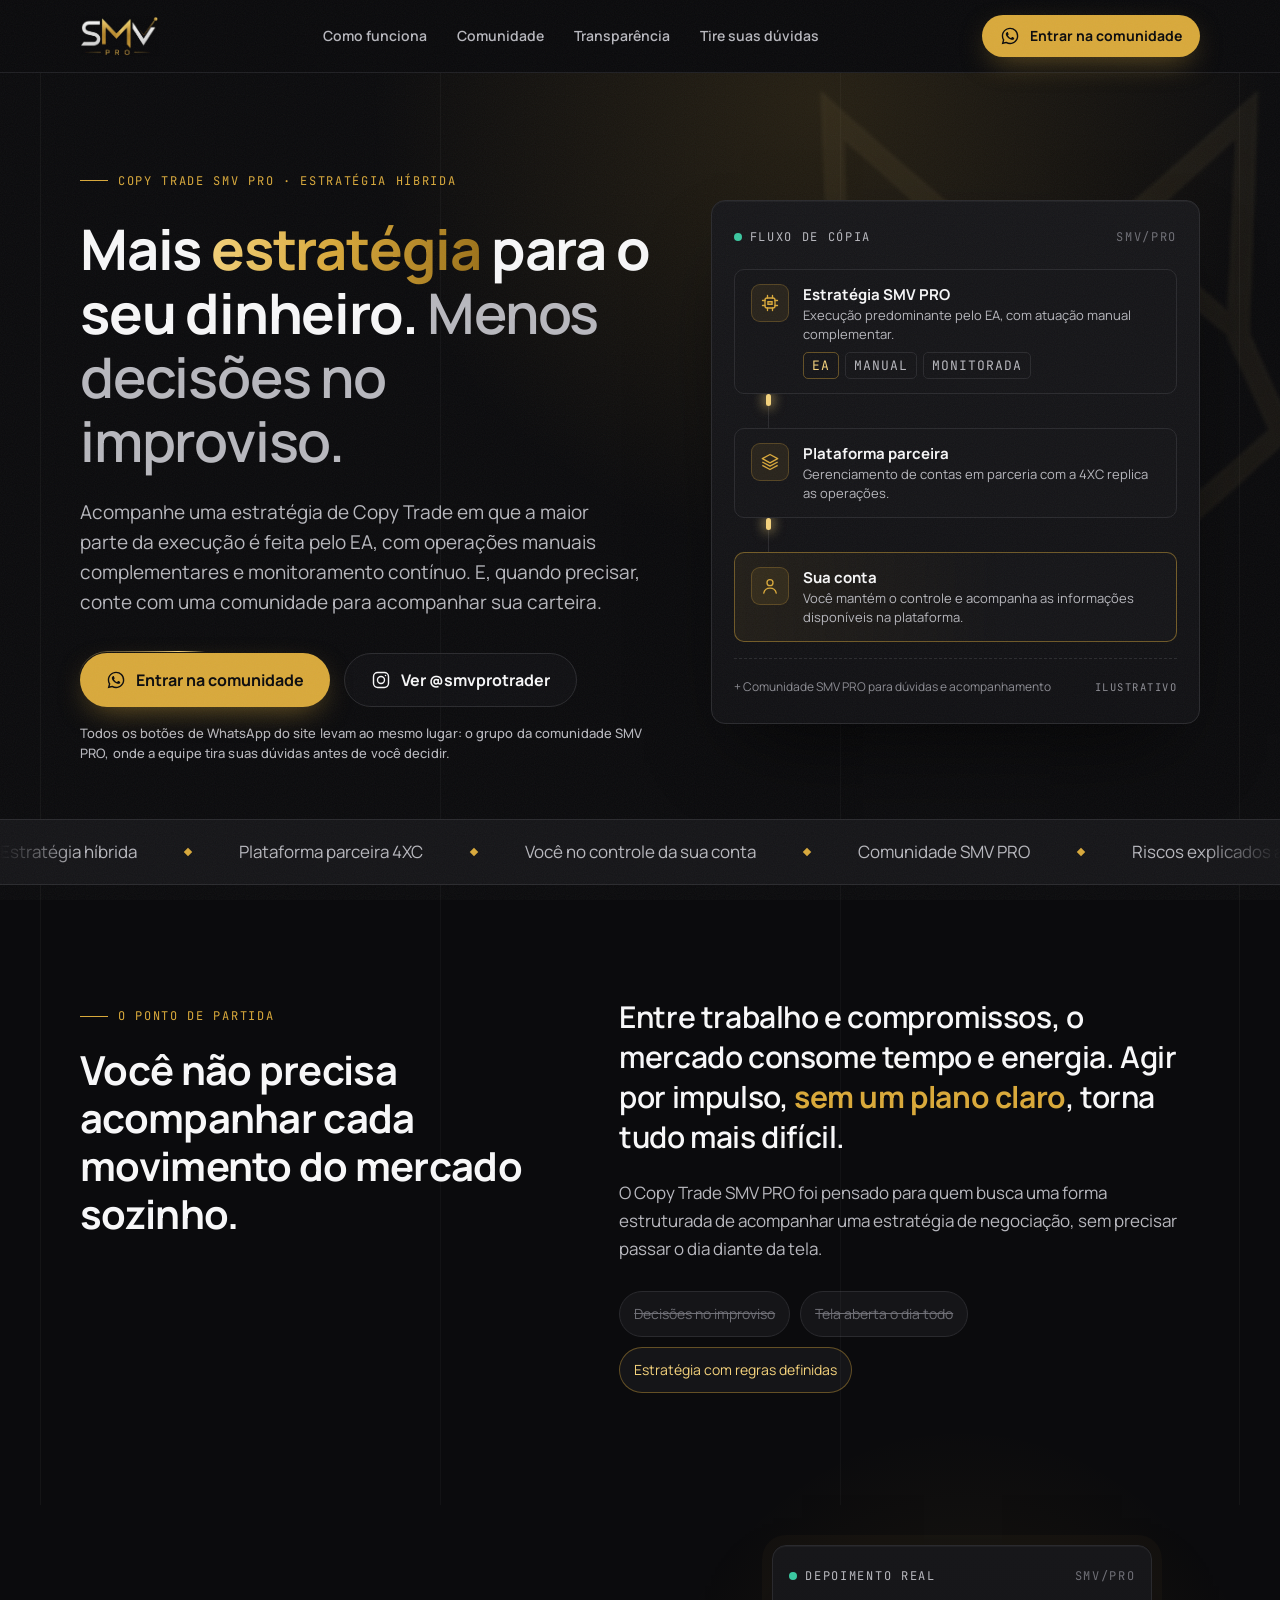
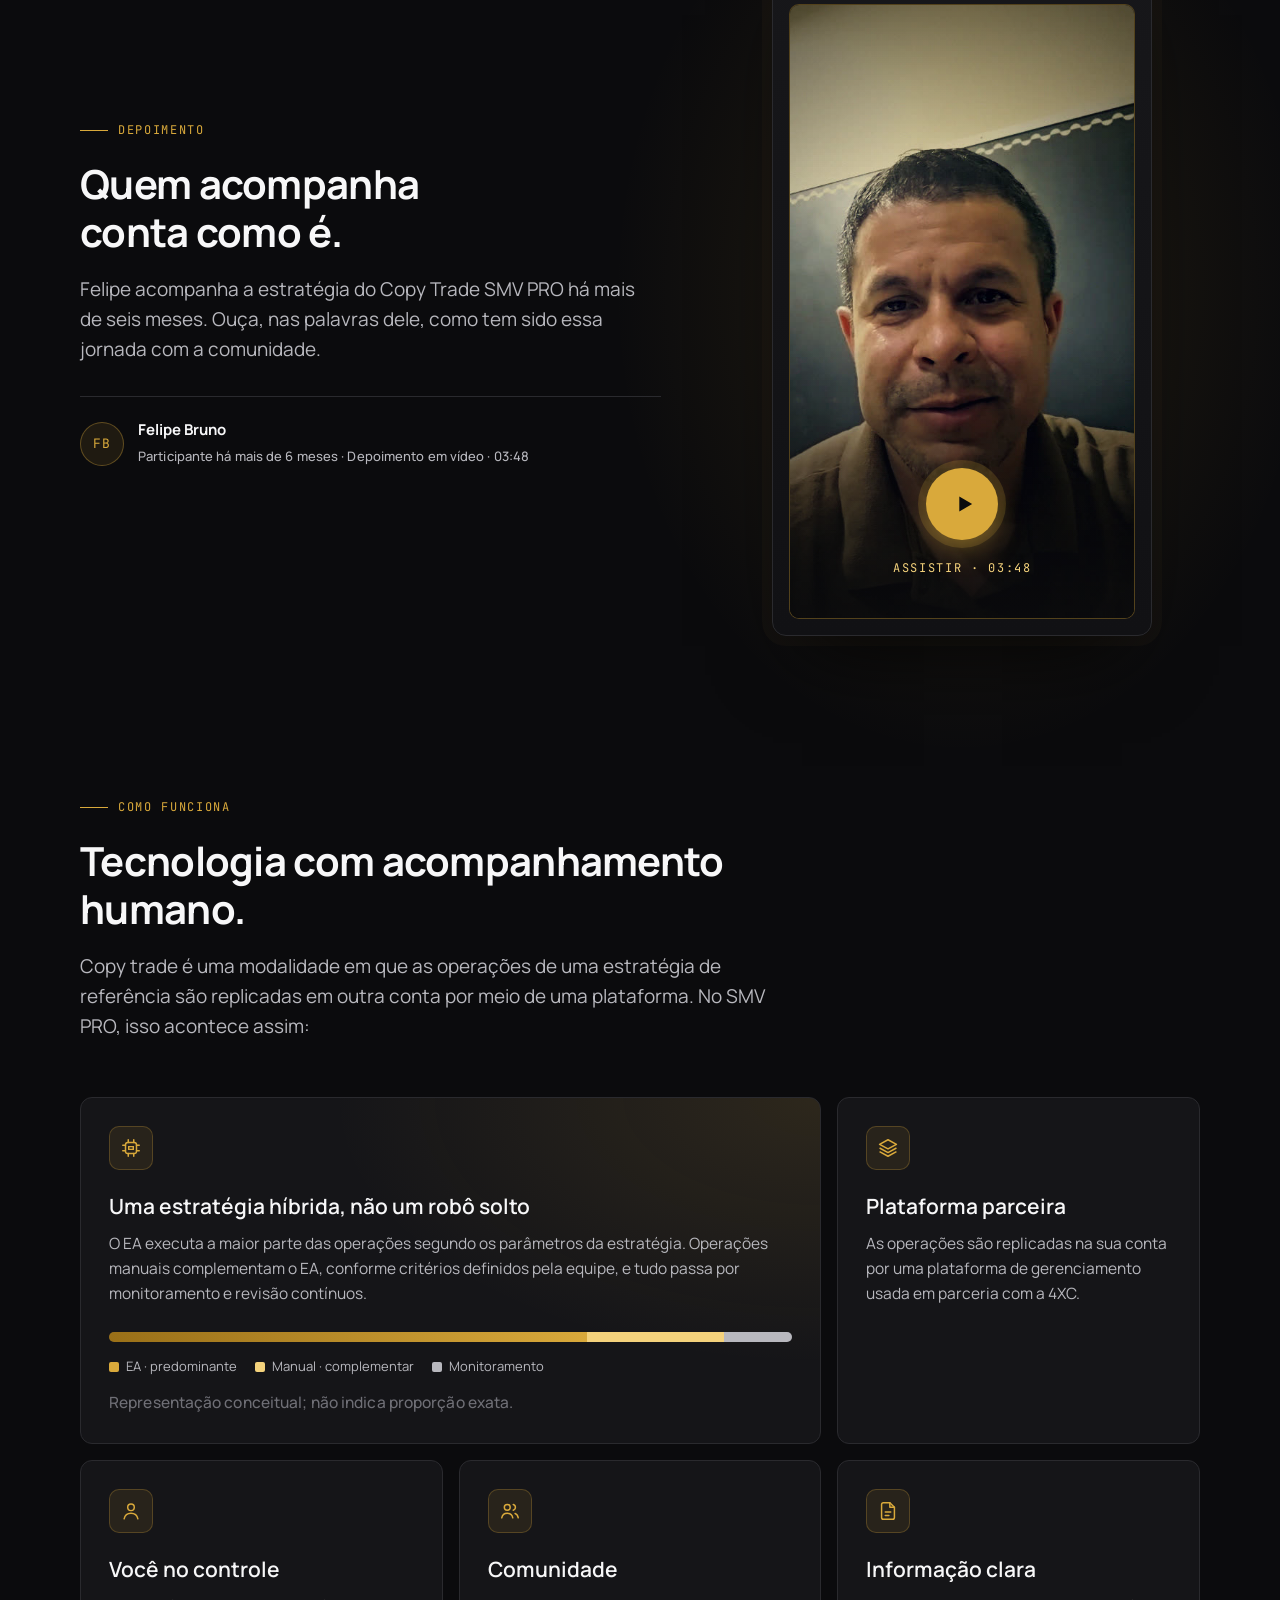
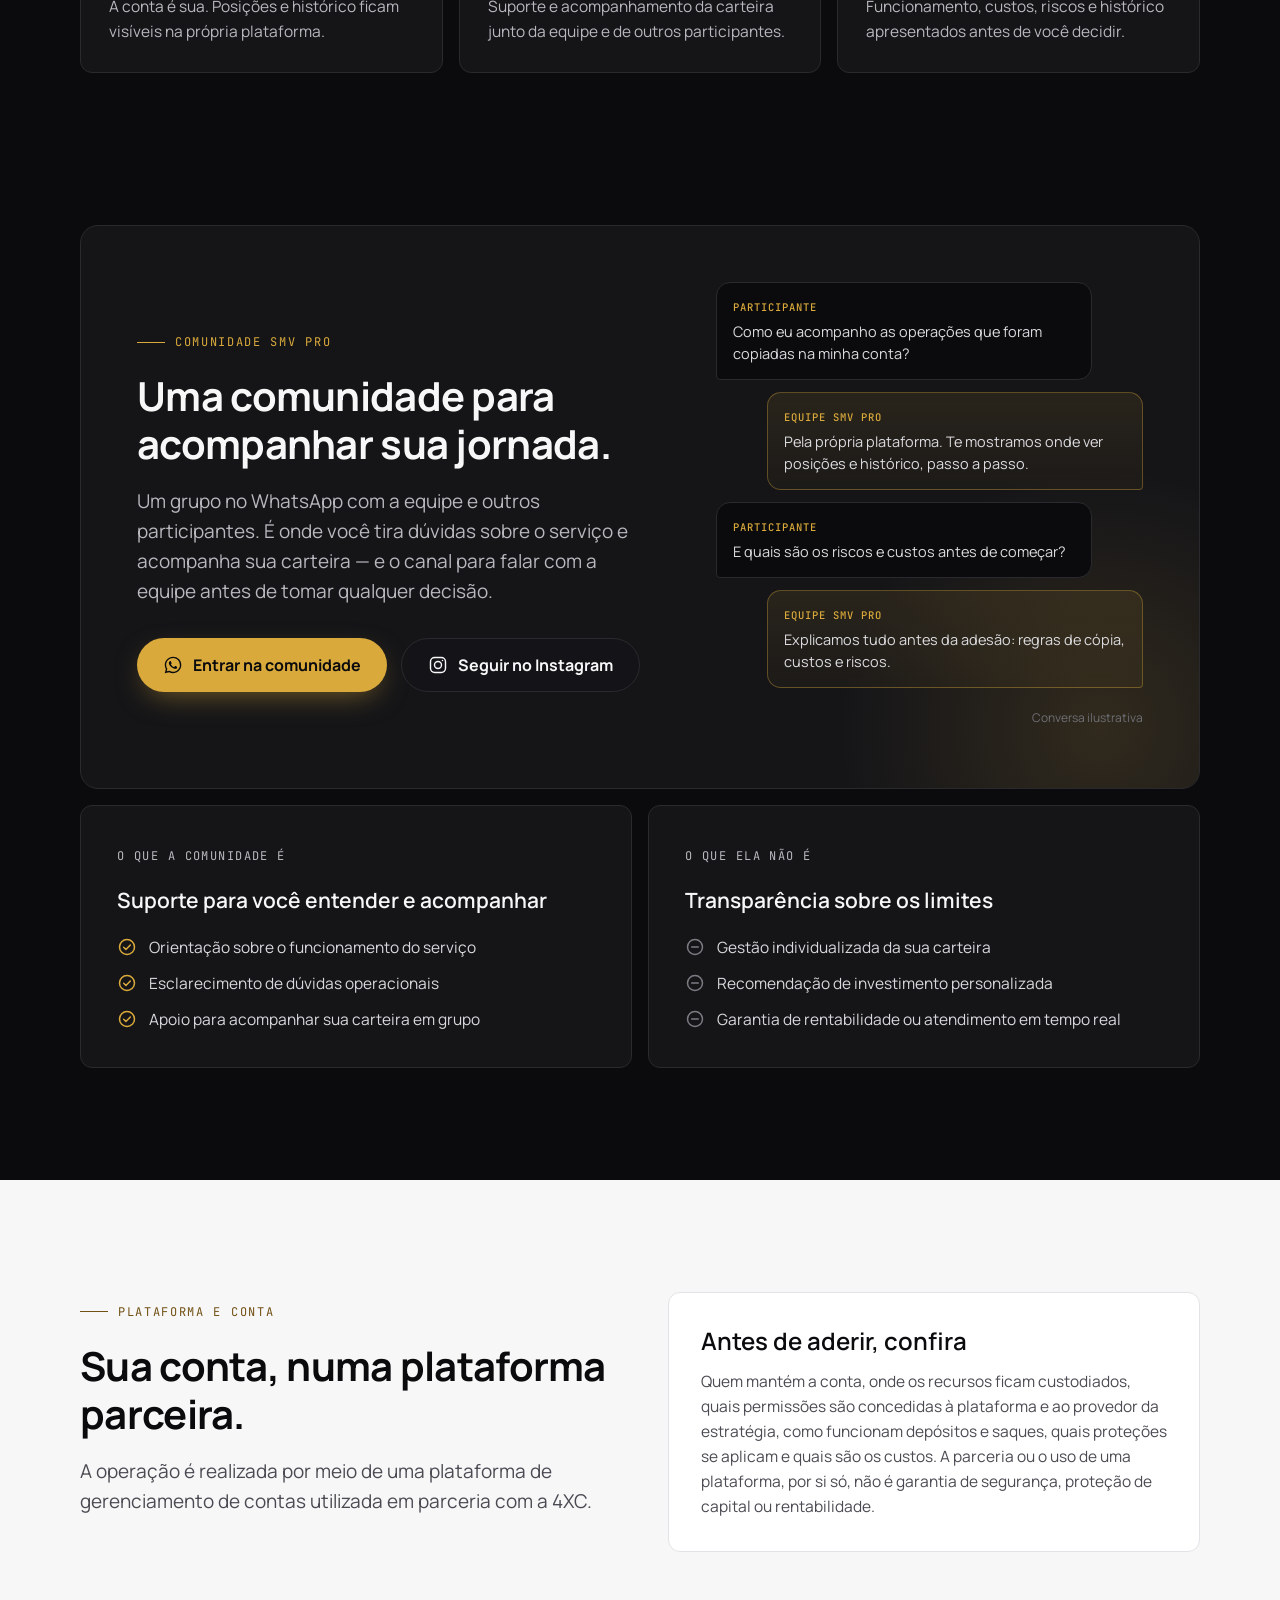
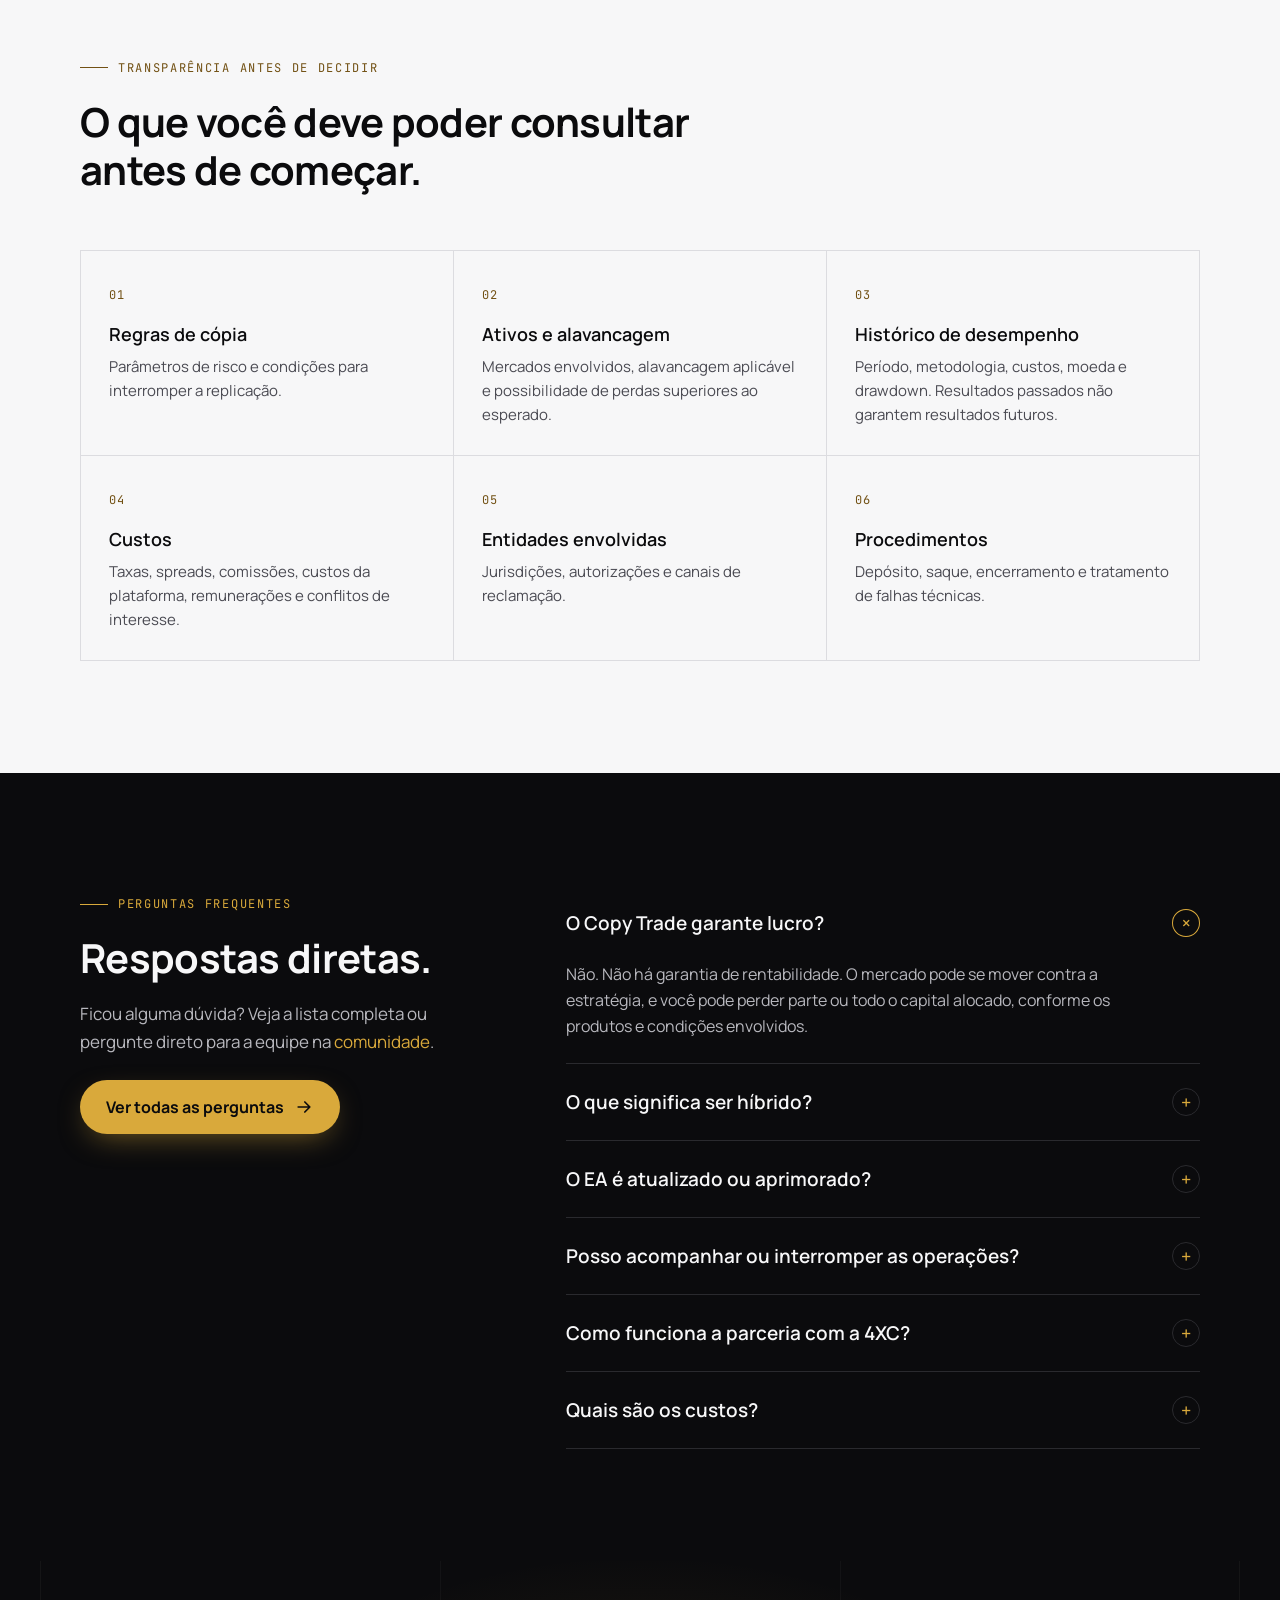
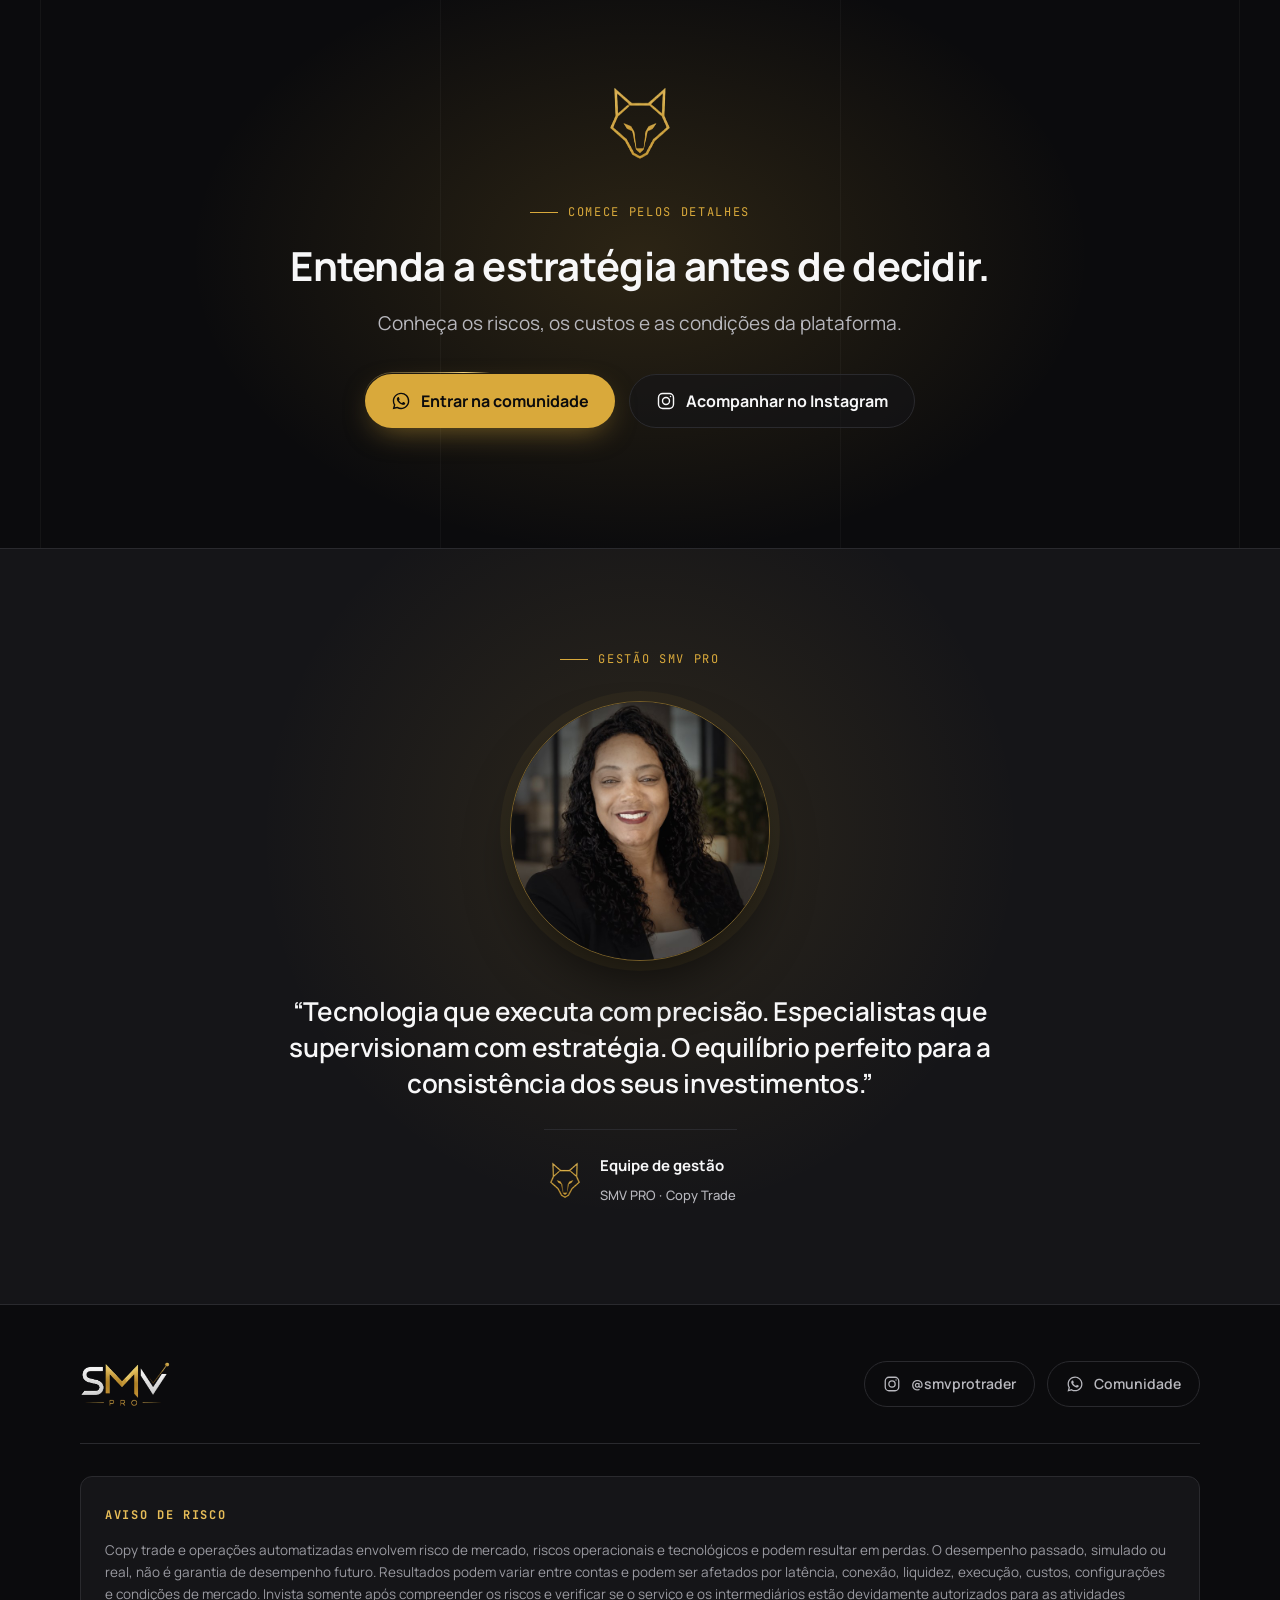
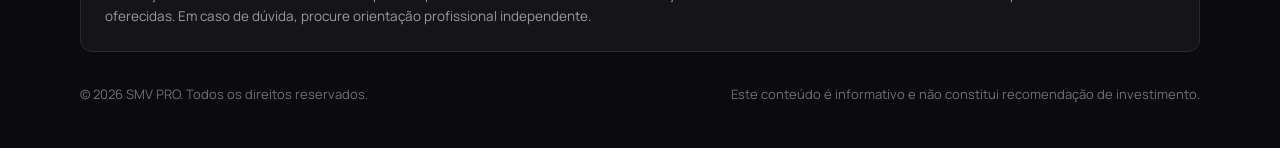
==== commit b39c6fb3: "fix: Alterando termos de consentimento do usuário para coleta da tag" ====
--- a/index.html
+++ b/index.html
@@ -3,14 +3,15 @@
 <head>
 <meta charset="utf-8">
 <meta name="viewport" content="width=device-width, initial-scale=1">
-<script src="js/consent.js"></script>
-<!-- Google Tag Manager -->
-<script>(function(w,d,s,l,i){w[l]=w[l]||[];w[l].push({'gtm.start':
-new Date().getTime(),event:'gtm.js'});var f=d.getElementsByTagName(s)[0],
-j=d.createElement(s),dl=l!='dataLayer'?'&l='+l:'';j.async=true;j.src=
-'https://www.googletagmanager.com/gtm.js?id='+i+dl;f.parentNode.insertBefore(j,f);
-})(window,document,'script','dataLayer','GTM-MH2JNZZM');</script>
-<!-- End Google Tag Manager -->
+<!-- Google tag (gtag.js) -->
+<script async src="https://www.googletagmanager.com/gtag/js?id=G-8S5M5E51H1"></script>
+<script>
+  window.dataLayer = window.dataLayer || [];
+  function gtag(){dataLayer.push(arguments);}
+  gtag('js', new Date());
+
+  gtag('config', 'G-8S5M5E51H1');
+</script>
 <title>Copy Trade SMV PRO — Estratégia híbrida com comunidade</title>
 <meta name="description" content="Copy Trade SMV PRO: estratégia híbrida com execução predominantemente automatizada pelo EA, operações manuais complementares, monitoramento contínuo e uma comunidade para acompanhar sua carteira.">
 <meta name="theme-color" content="#0B0B0D">
@@ -33,10 +34,6 @@
 -->
 </head>
 <body>
-<!-- Google Tag Manager (noscript) -->
-<noscript><iframe src="https://www.googletagmanager.com/ns.html?id=GTM-MH2JNZZM"
-height="0" width="0" style="display:none;visibility:hidden"></iframe></noscript>
-<!-- End Google Tag Manager (noscript) -->
 
 <!-- SVG sprite -->
 <svg width="0" height="0" style="position:absolute" aria-hidden="true">
@@ -339,7 +336,7 @@
       <h4>Aviso de risco</h4>
       <p>Copy trade e operações automatizadas envolvem risco de mercado, riscos operacionais e tecnológicos e podem resultar em perdas. O desempenho passado, simulado ou real, não é garantia de desempenho futuro. Resultados podem variar entre contas e podem ser afetados por latência, conexão, liquidez, execução, custos, configurações e condições de mercado. Invista somente após compreender os riscos e verificar se o serviço e os intermediários estão devidamente autorizados para as atividades oferecidas. Em caso de dúvida, procure orientação profissional independente.</p>
     </div>
-    <div class="f-bot"><span>© <span id="y">2026</span> SMV PRO. Todos os direitos reservados.</span><span>Este conteúdo é informativo e não constitui recomendação de investimento.</span><button type="button" class="cc-link" data-consent-open>Preferências de cookies</button></div>
+    <div class="f-bot"><span>© <span id="y">2026</span> SMV PRO. Todos os direitos reservados.</span><span>Este conteúdo é informativo e não constitui recomendação de investimento.</span></div>
   </div>
 </footer>
 
--- a/css/styles.css
+++ b/css/styles.css
@@ -294,12 +294,3 @@
   *,*::before,*::after{animation:none!important;transition:none!important}
   .rv{opacity:1;transform:none;filter:none}
 }
-
-/* aviso de cookies */
-.cc-banner{position:fixed;left:16px;right:16px;bottom:16px;z-index:70;max-width:560px;margin:0 auto;padding:18px 20px;border-radius:var(--r);background:var(--carbon);border:1px solid var(--graphite);box-shadow:0 20px 50px -20px rgba(0,0,0,.8);display:flex;flex-direction:column;gap:14px}
-.cc-banner[hidden]{display:none}
-.cc-banner p{font-size:14px;line-height:22px;color:var(--steel)}
-.cc-actions{display:flex;gap:10px;justify-content:flex-end}
-.cc-actions .btn{height:42px;padding:0 20px;font-size:14px}
-.cc-link{background:none;border:0;color:inherit;font:inherit;text-decoration:underline;cursor:pointer;padding:0}
-.cc-link:hover{color:var(--champagne)}
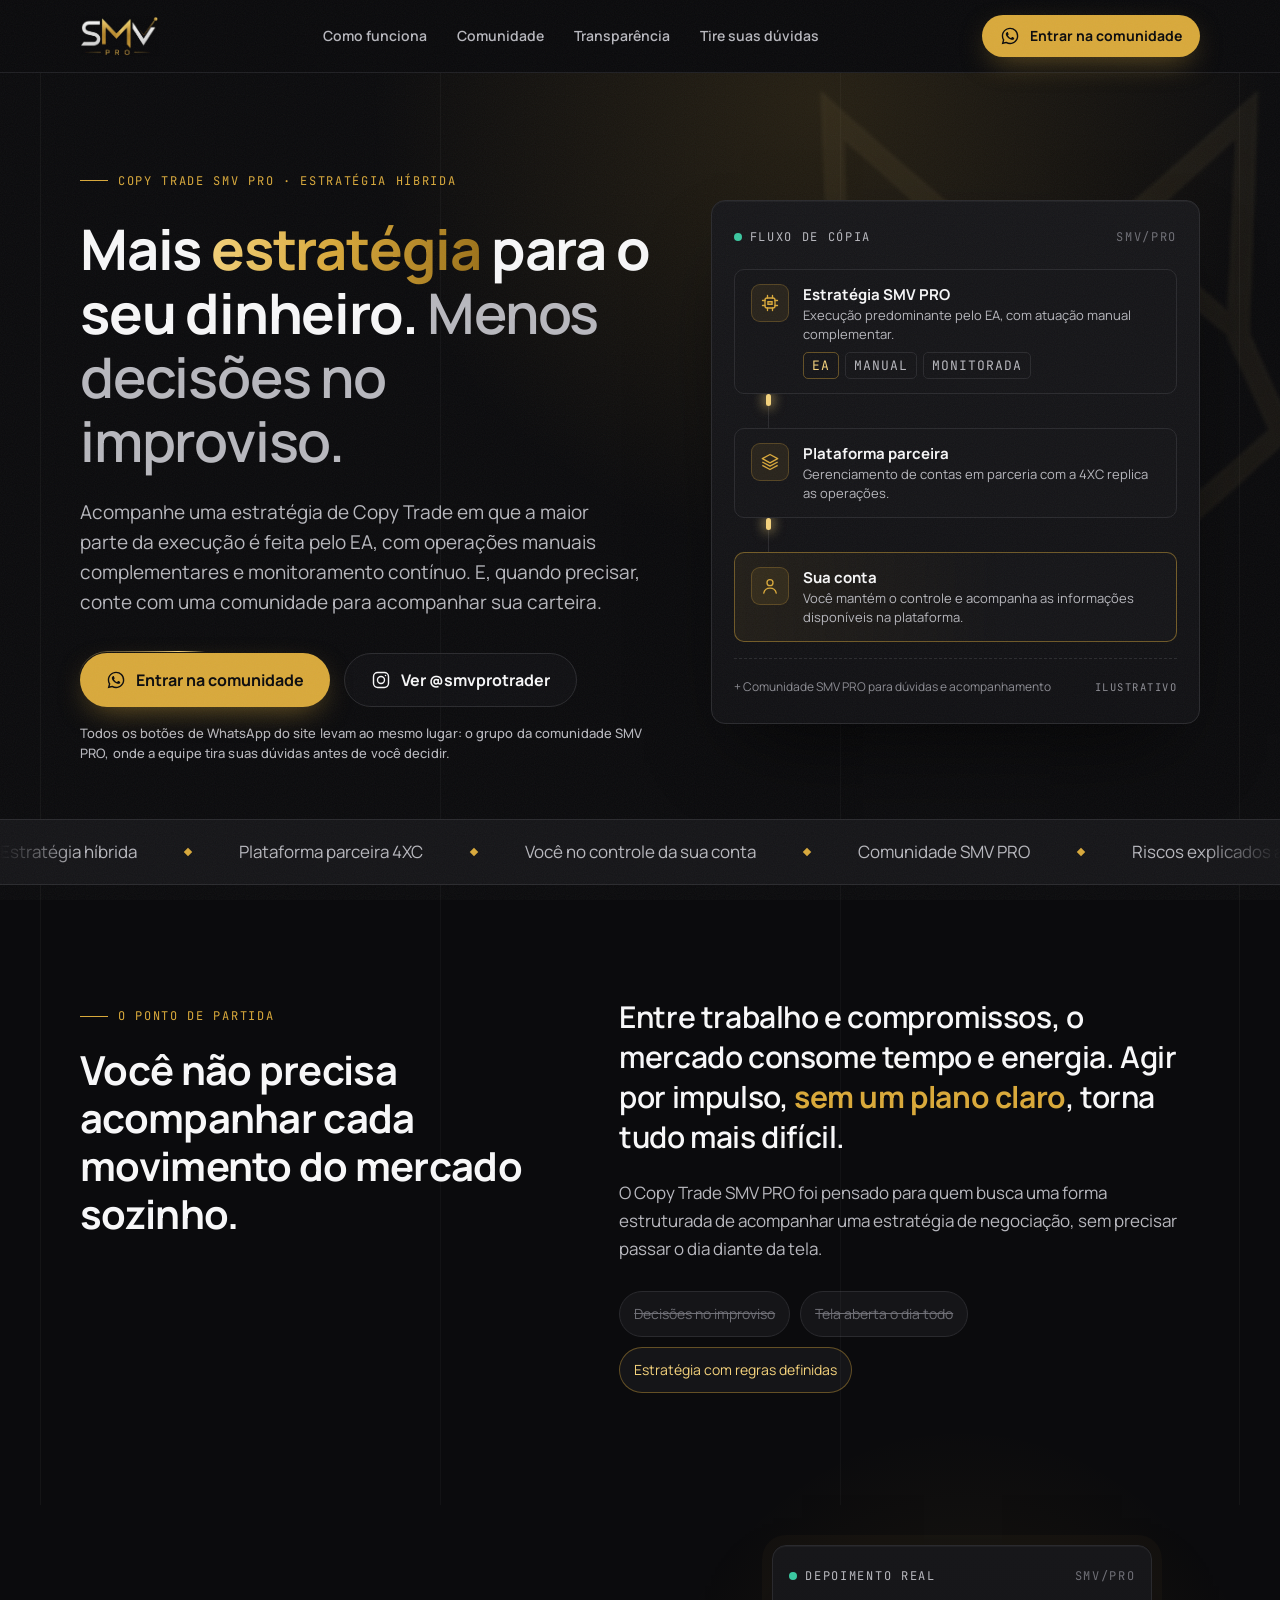
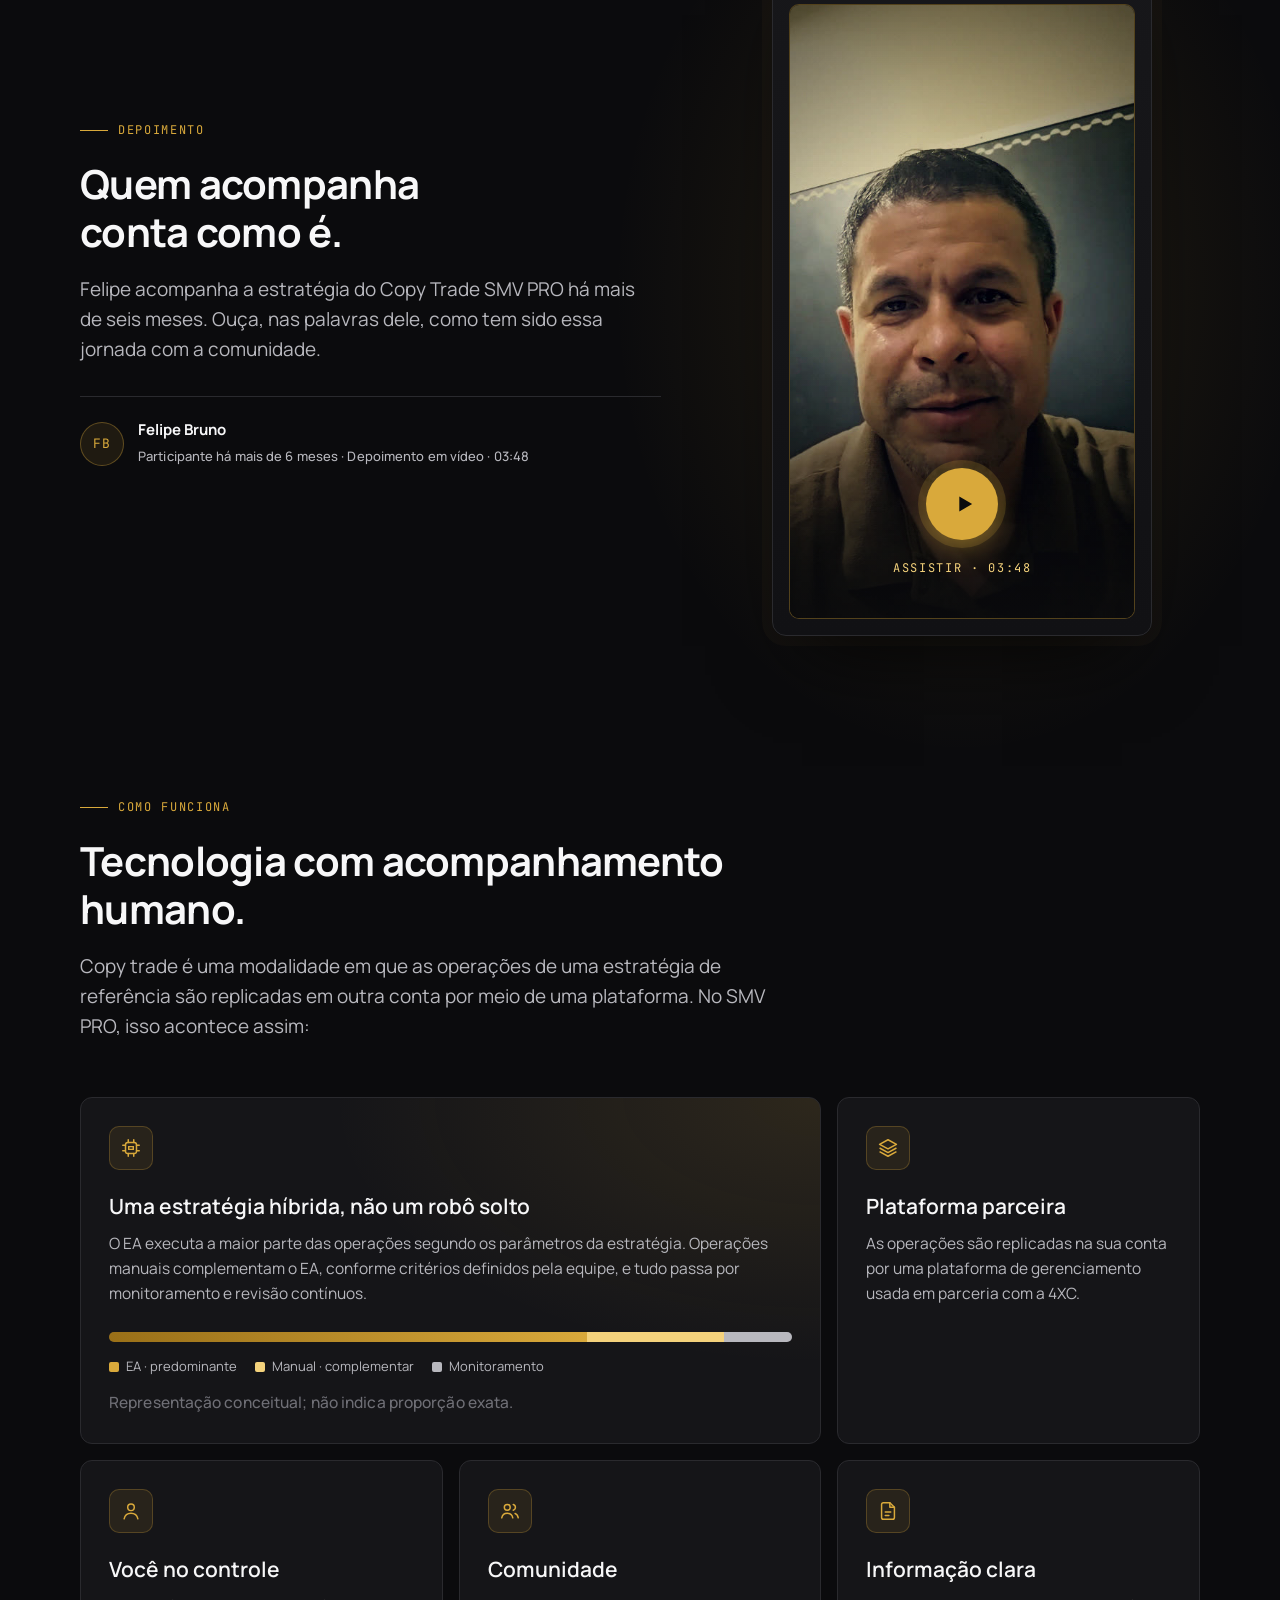
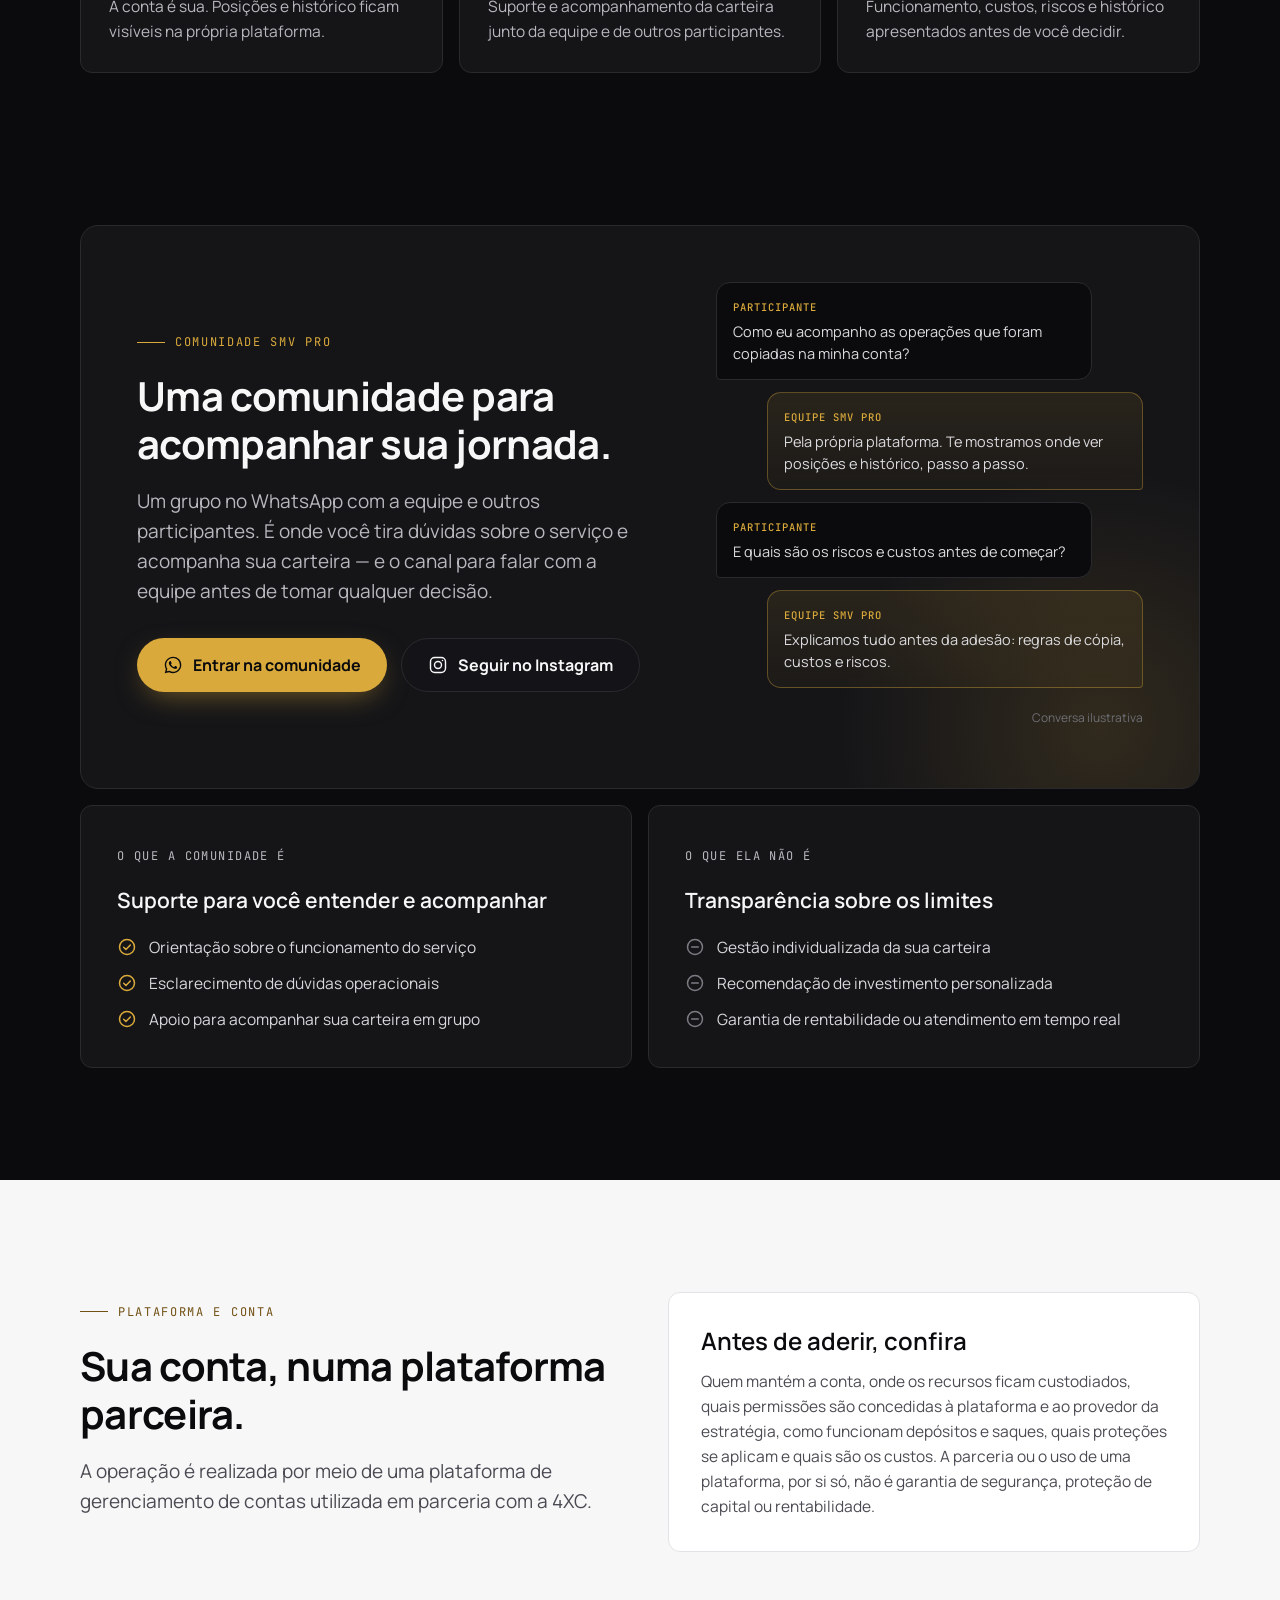
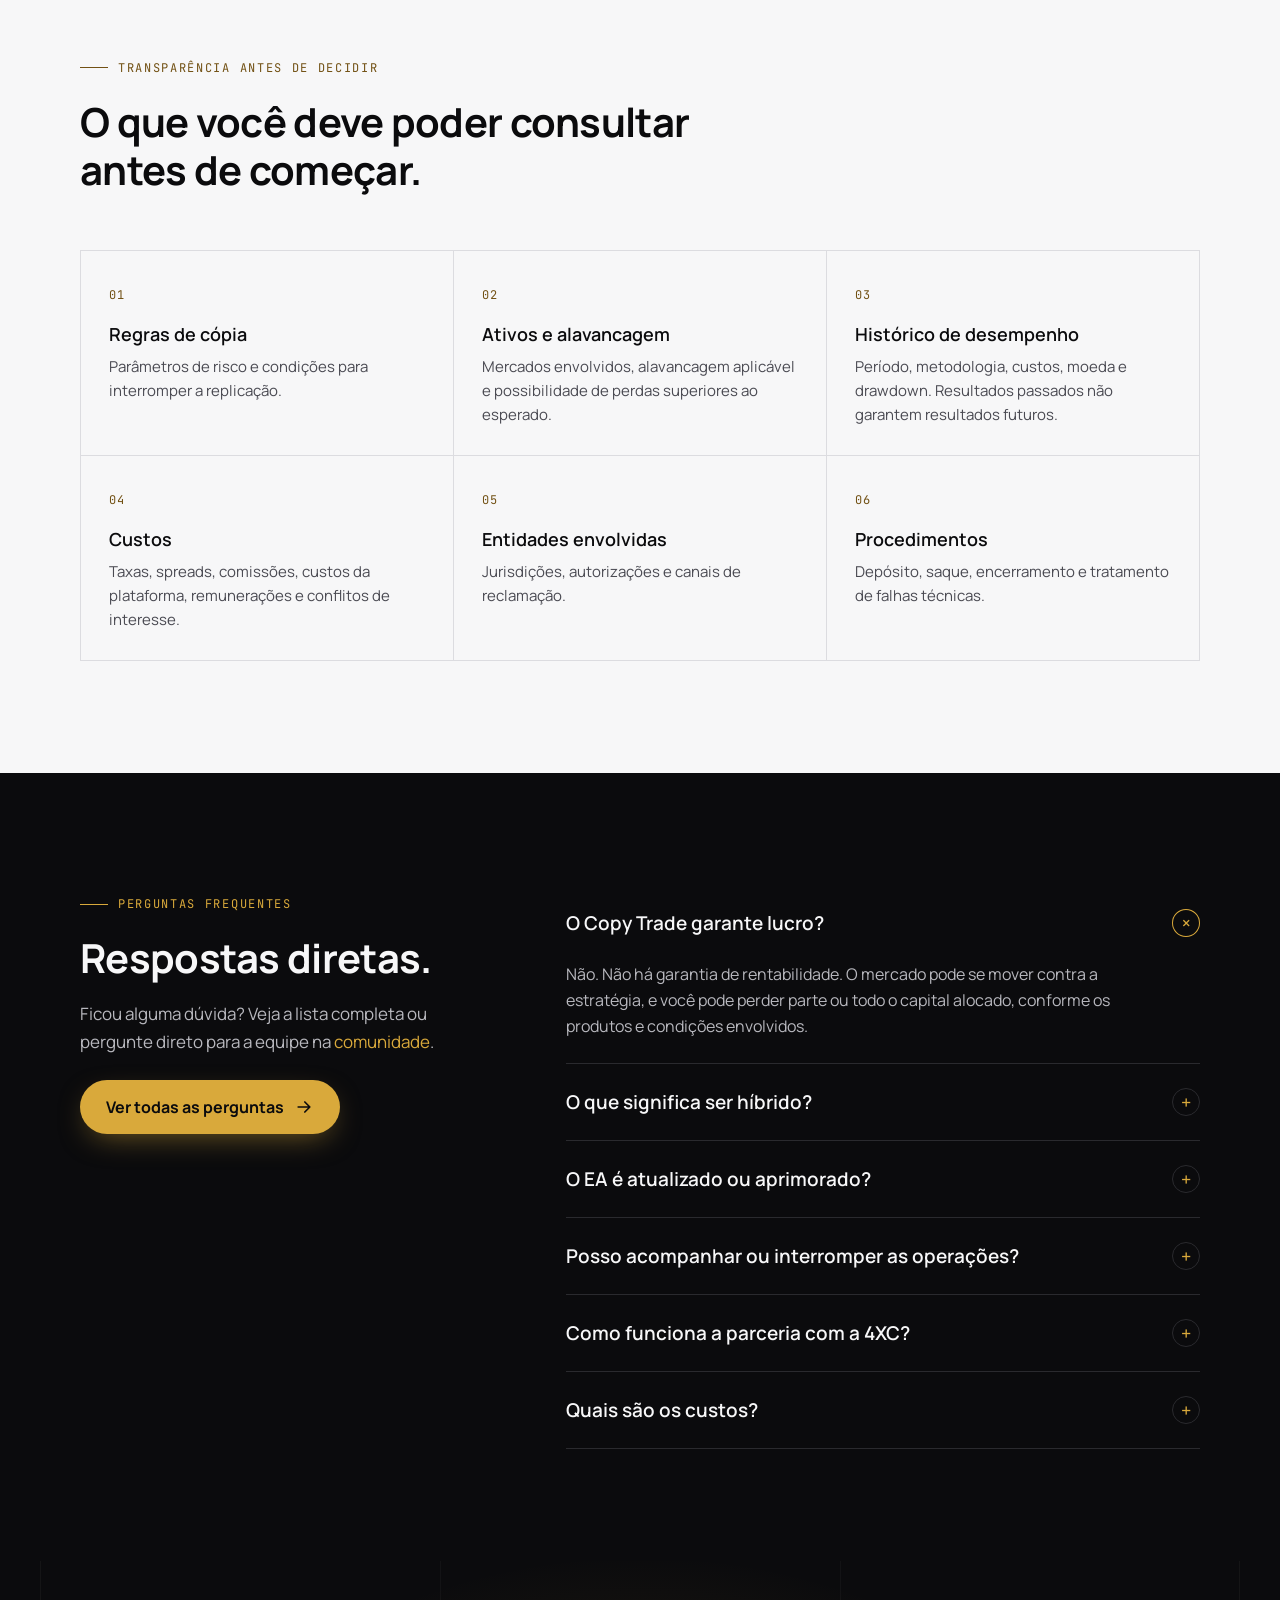
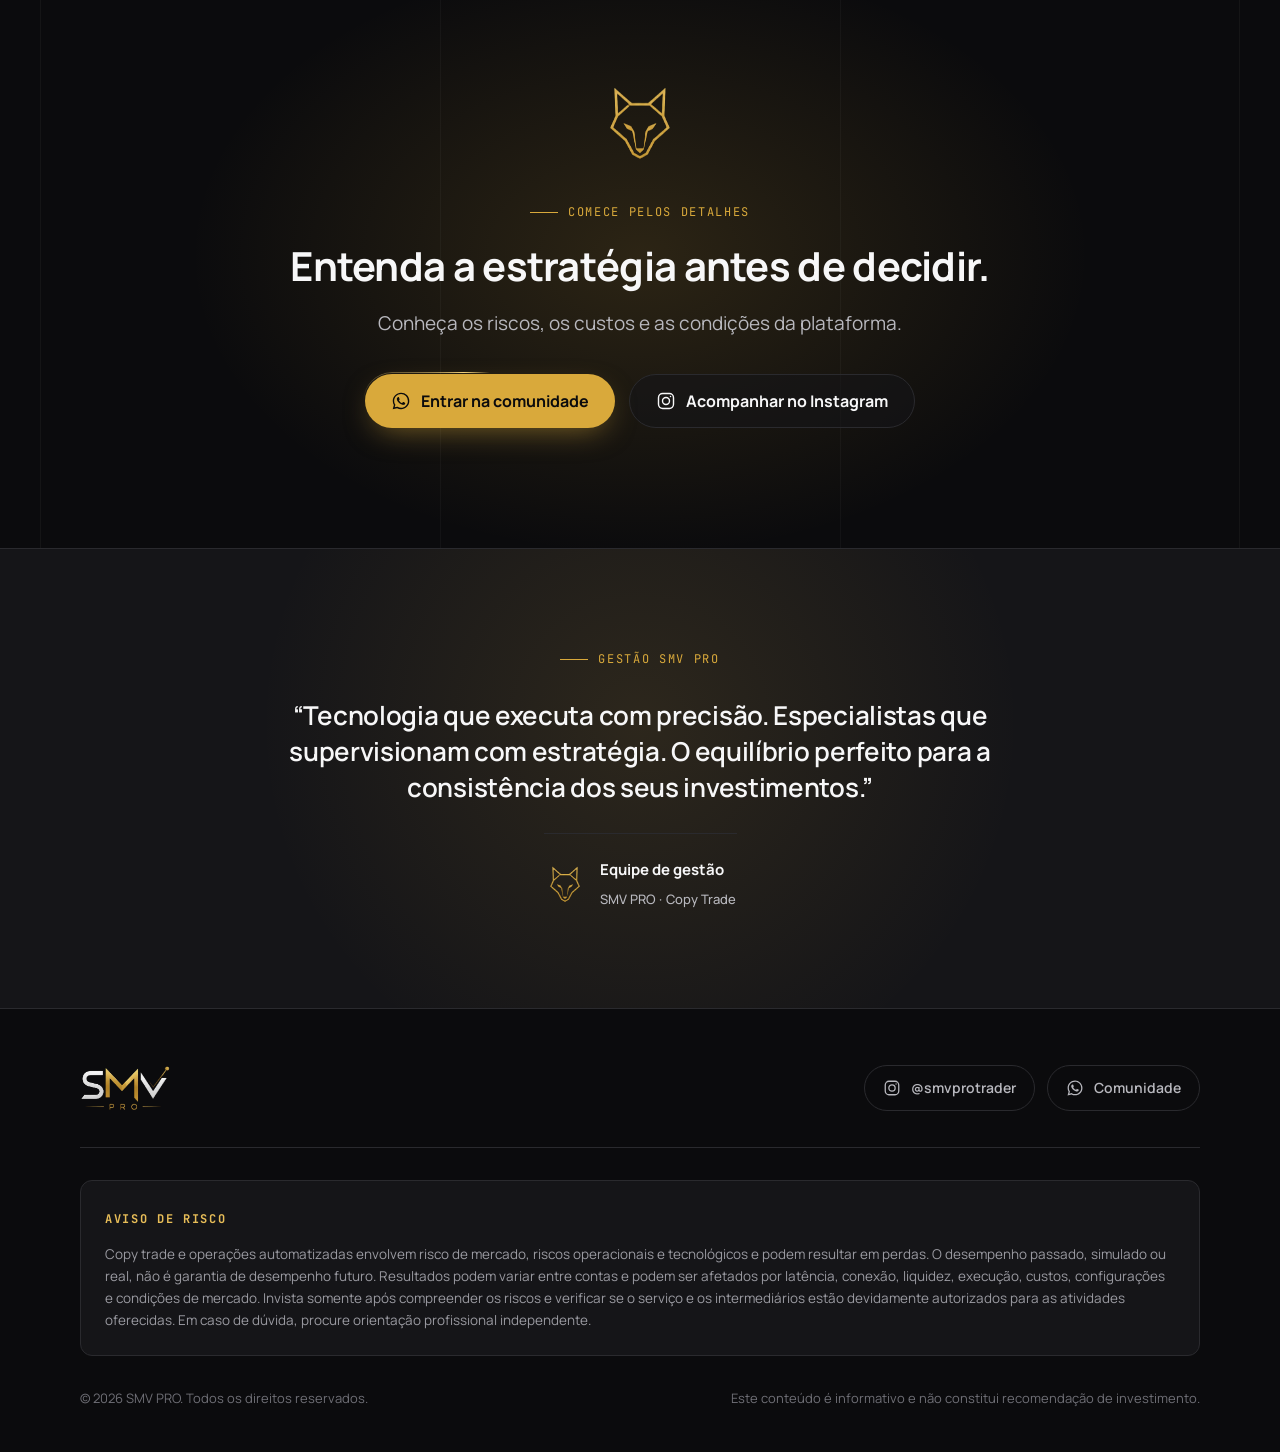
==== commit c0e4ad0f: "feat: removendo foto e valores de taxas do site" ====
--- a/index.html
+++ b/index.html
@@ -314,7 +314,6 @@
 <section class="mgmt" data-section="gestao" aria-label="Gestão SMV PRO">
   <div class="wrap">
     <span class="mono eyebrow rv">Gestão SMV PRO</span>
-    <figure class="rv d1"><img src="assets/gestao.jpg" alt="Integrante da gestão SMV PRO" width="640" height="640"></figure>
     <blockquote class="rv d2">“Tecnologia que executa com precisão. Especialistas que supervisionam com estratégia. O equilíbrio perfeito para a consistência dos seus investimentos.”</blockquote>
     <div class="sig rv d3">
       <img src="assets/fox.png" alt="" aria-hidden="true">
--- a/css/styles.css
+++ b/css/styles.css
@@ -224,9 +224,7 @@
 .mgmt{border-top:1px solid var(--graphite);background:var(--carbon);padding:96px 0;position:relative;overflow:hidden}
 .mgmt::before{content:"";position:absolute;left:50%;top:38%;width:760px;height:760px;transform:translate(-50%,-50%);background:radial-gradient(closest-side,rgba(217,169,59,.12),transparent);pointer-events:none}
 .mgmt .wrap{position:relative;display:flex;flex-direction:column;align-items:center;text-align:center}
-.mgmt figure{position:relative;width:260px;aspect-ratio:1;border-radius:50%;overflow:hidden;margin:28px auto 32px;border:1px solid rgba(217,169,59,.45);box-shadow:0 0 0 10px rgba(217,169,59,.05),0 30px 60px -20px rgba(0,0,0,.8)}
-.mgmt figure img{width:100%;height:100%;object-fit:cover;object-position:center}
-.mgmt blockquote{font-size:26px;line-height:36px;font-weight:600;letter-spacing:-.3px;max-width:720px}
+.mgmt blockquote{margin-top:24px;font-size:26px;line-height:36px;font-weight:600;letter-spacing:-.3px;max-width:720px}
 .mgmt .sig{display:flex;align-items:center;gap:14px;margin-top:28px;padding-top:22px;border-top:1px solid var(--graphite);text-align:left}
 .mgmt .sig img{width:42px;mix-blend-mode:lighten}
 
@@ -271,7 +269,6 @@
   .community{padding:32px 22px}
   .tgrid{grid-template-columns:1fr}
   .mgmt{padding:72px 0}
-  .mgmt figure{width:200px}
   .mgmt blockquote{font-size:20px;line-height:30px}
   .float-wa{display:grid}
   .platform{margin-bottom:64px}
